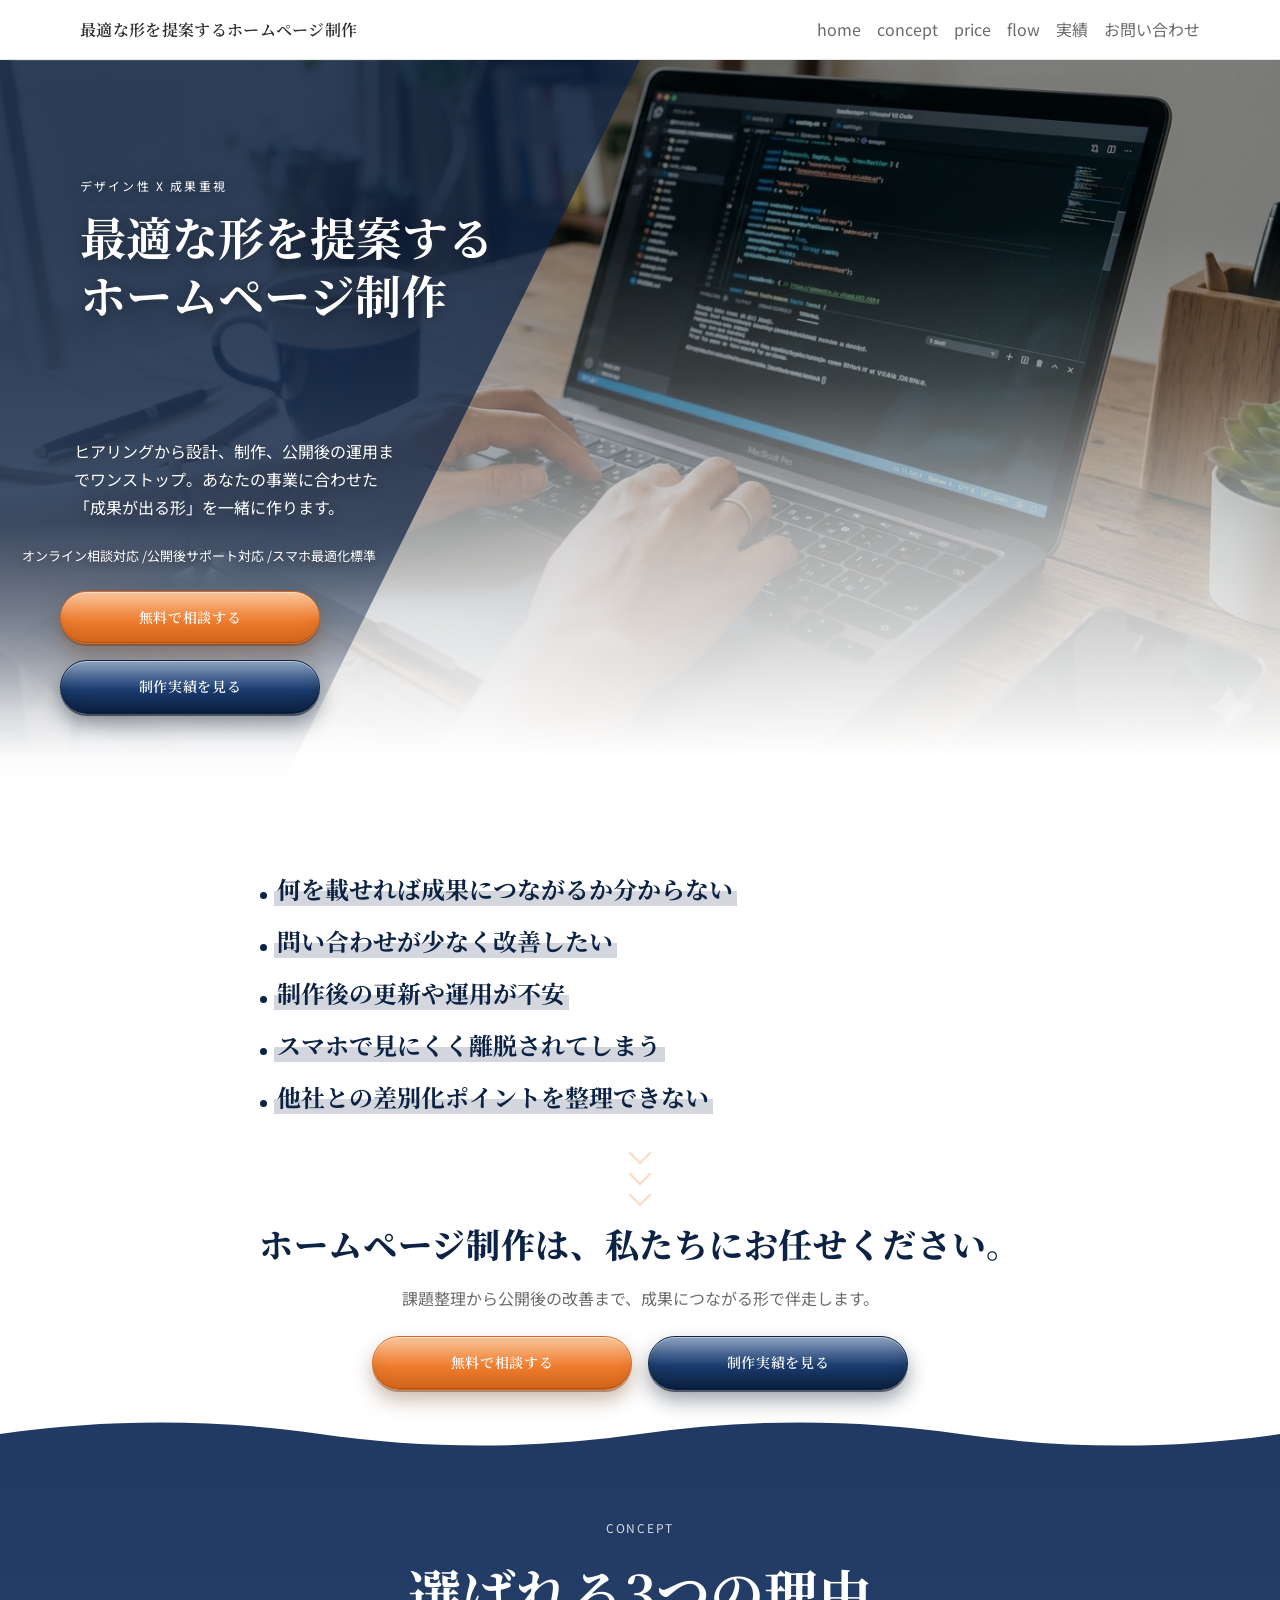
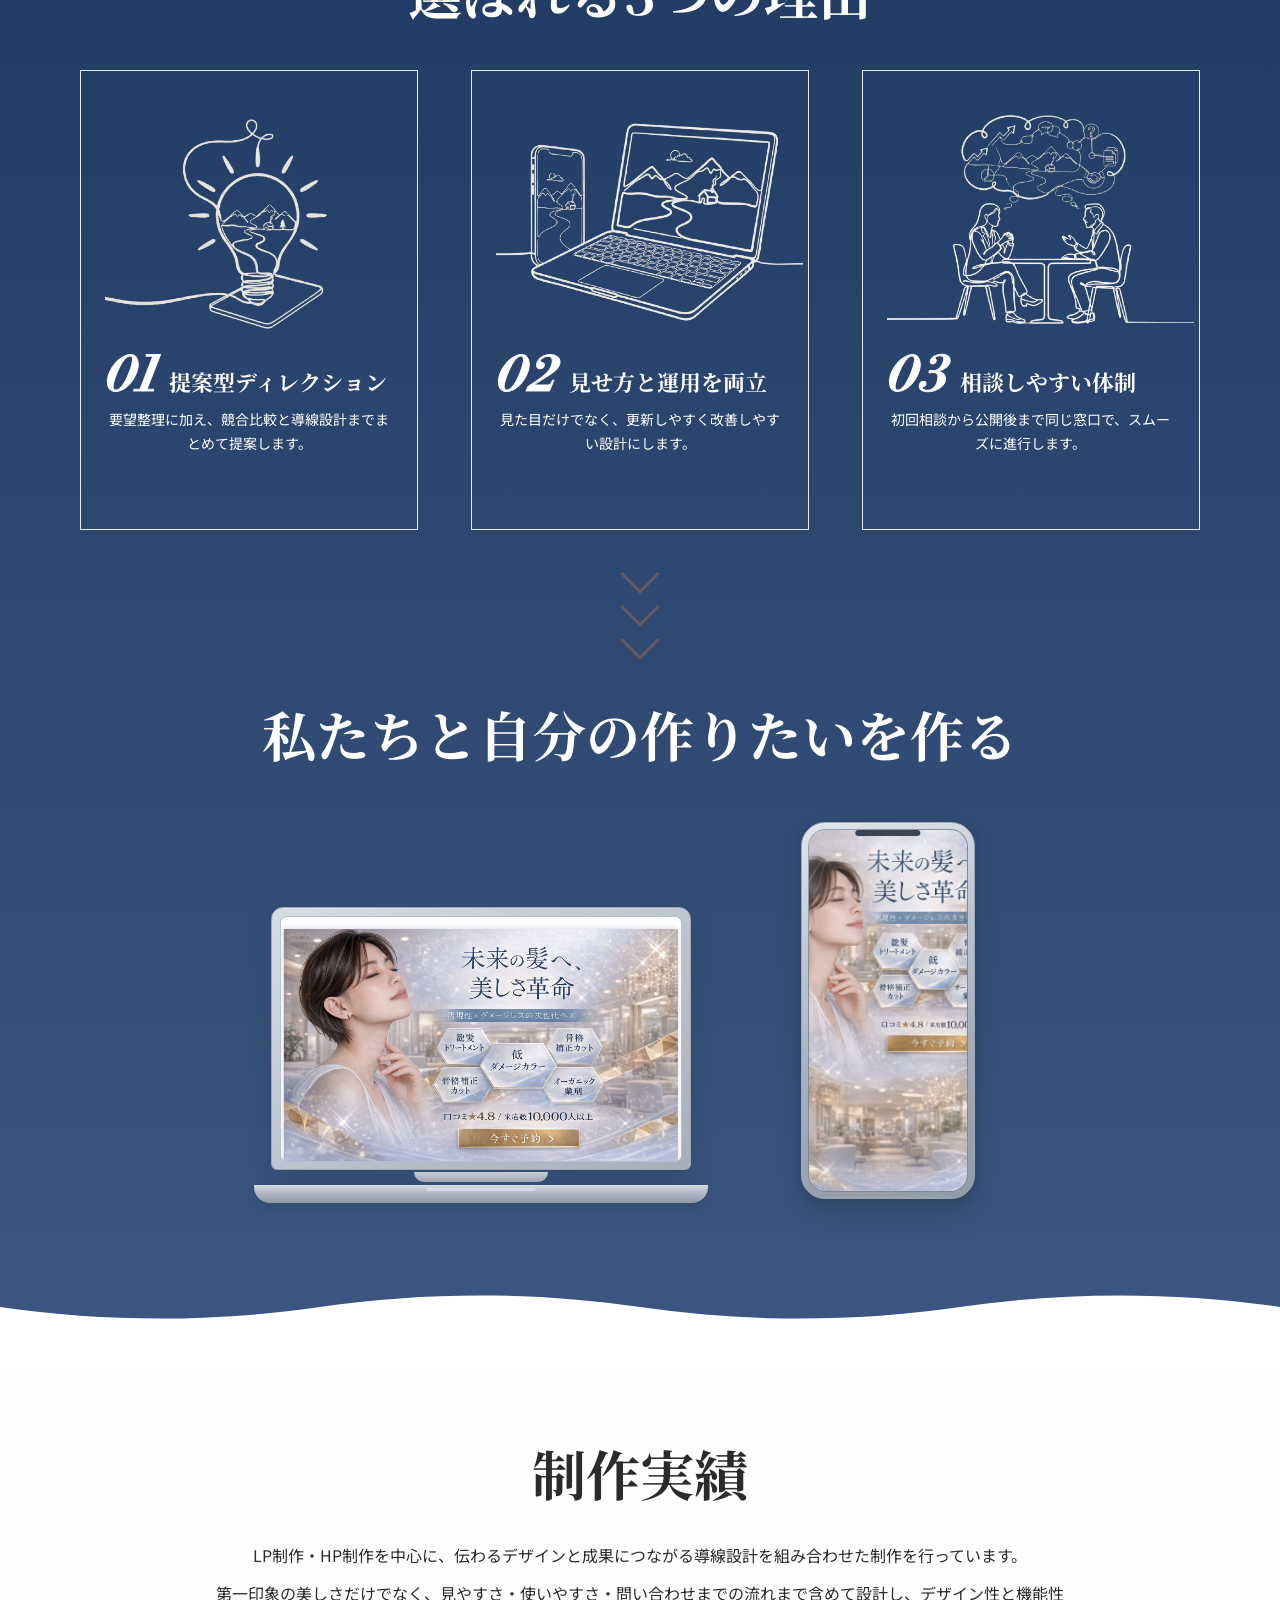
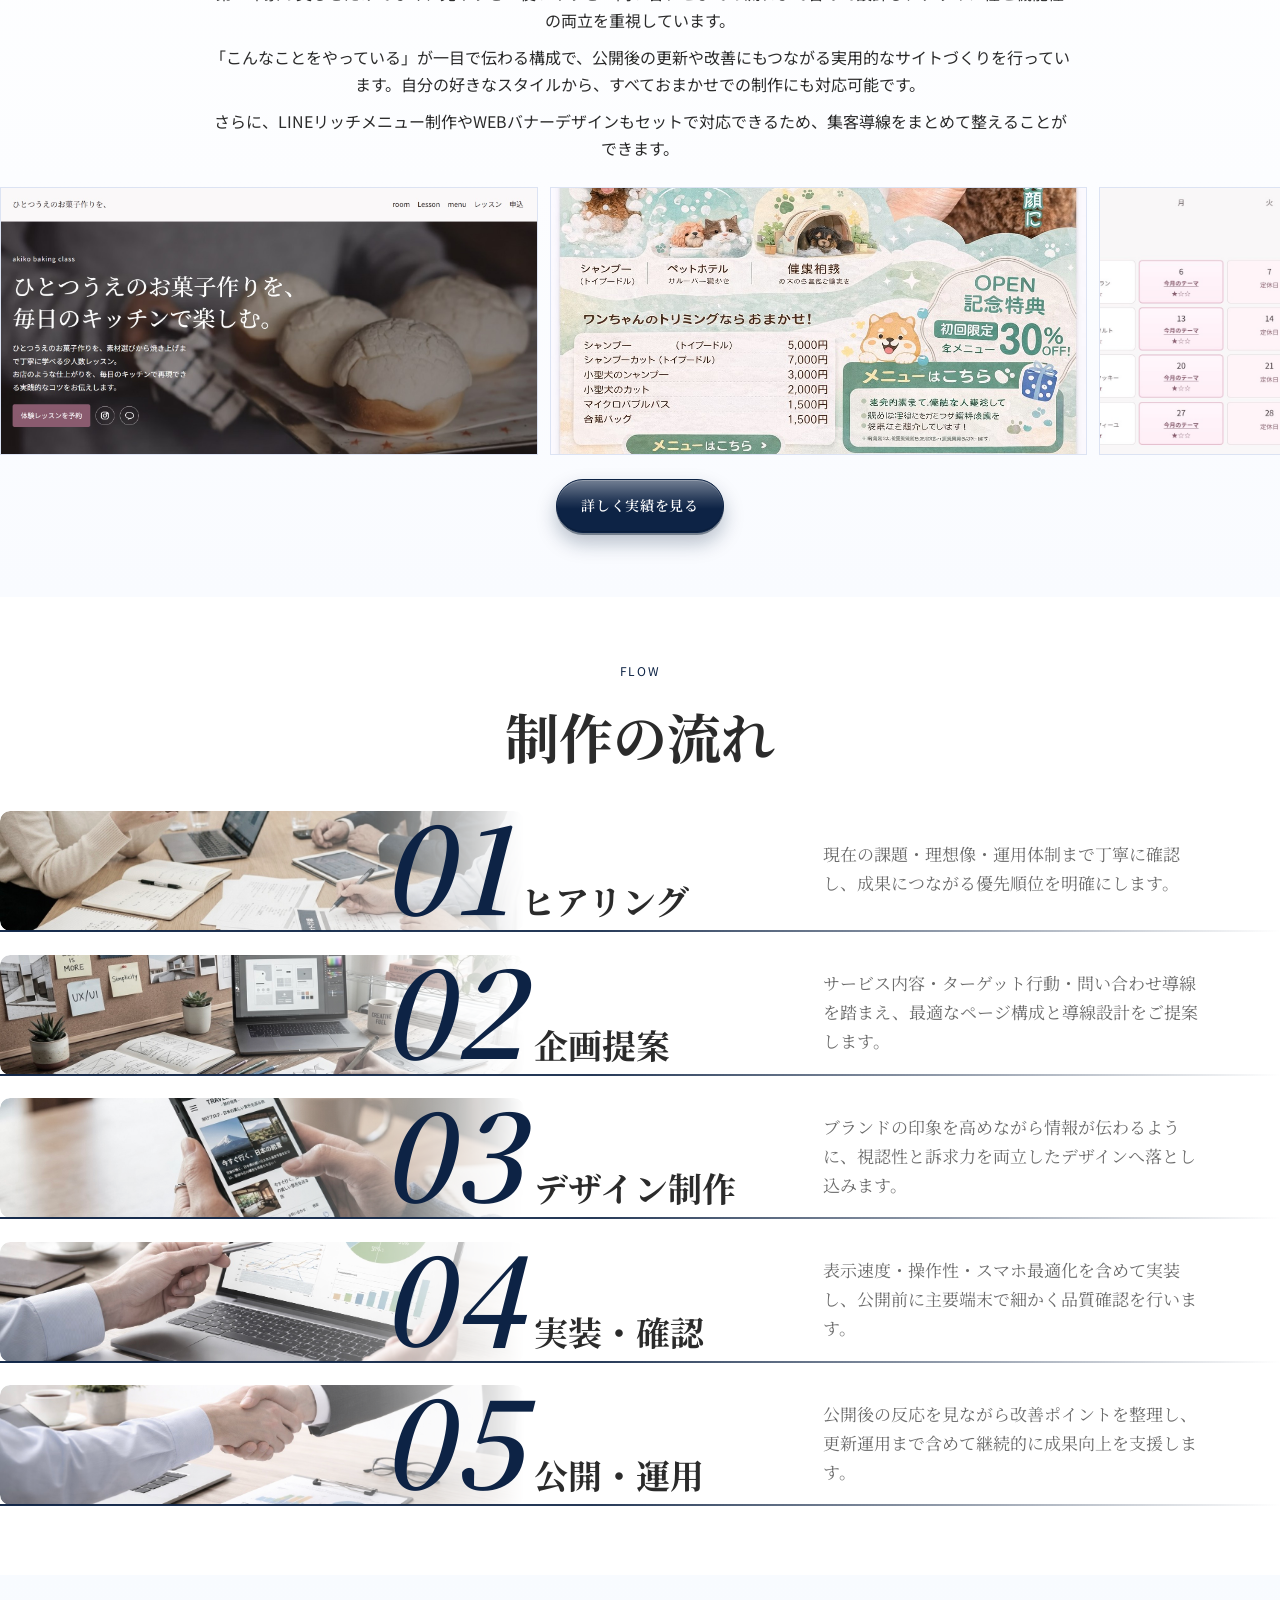
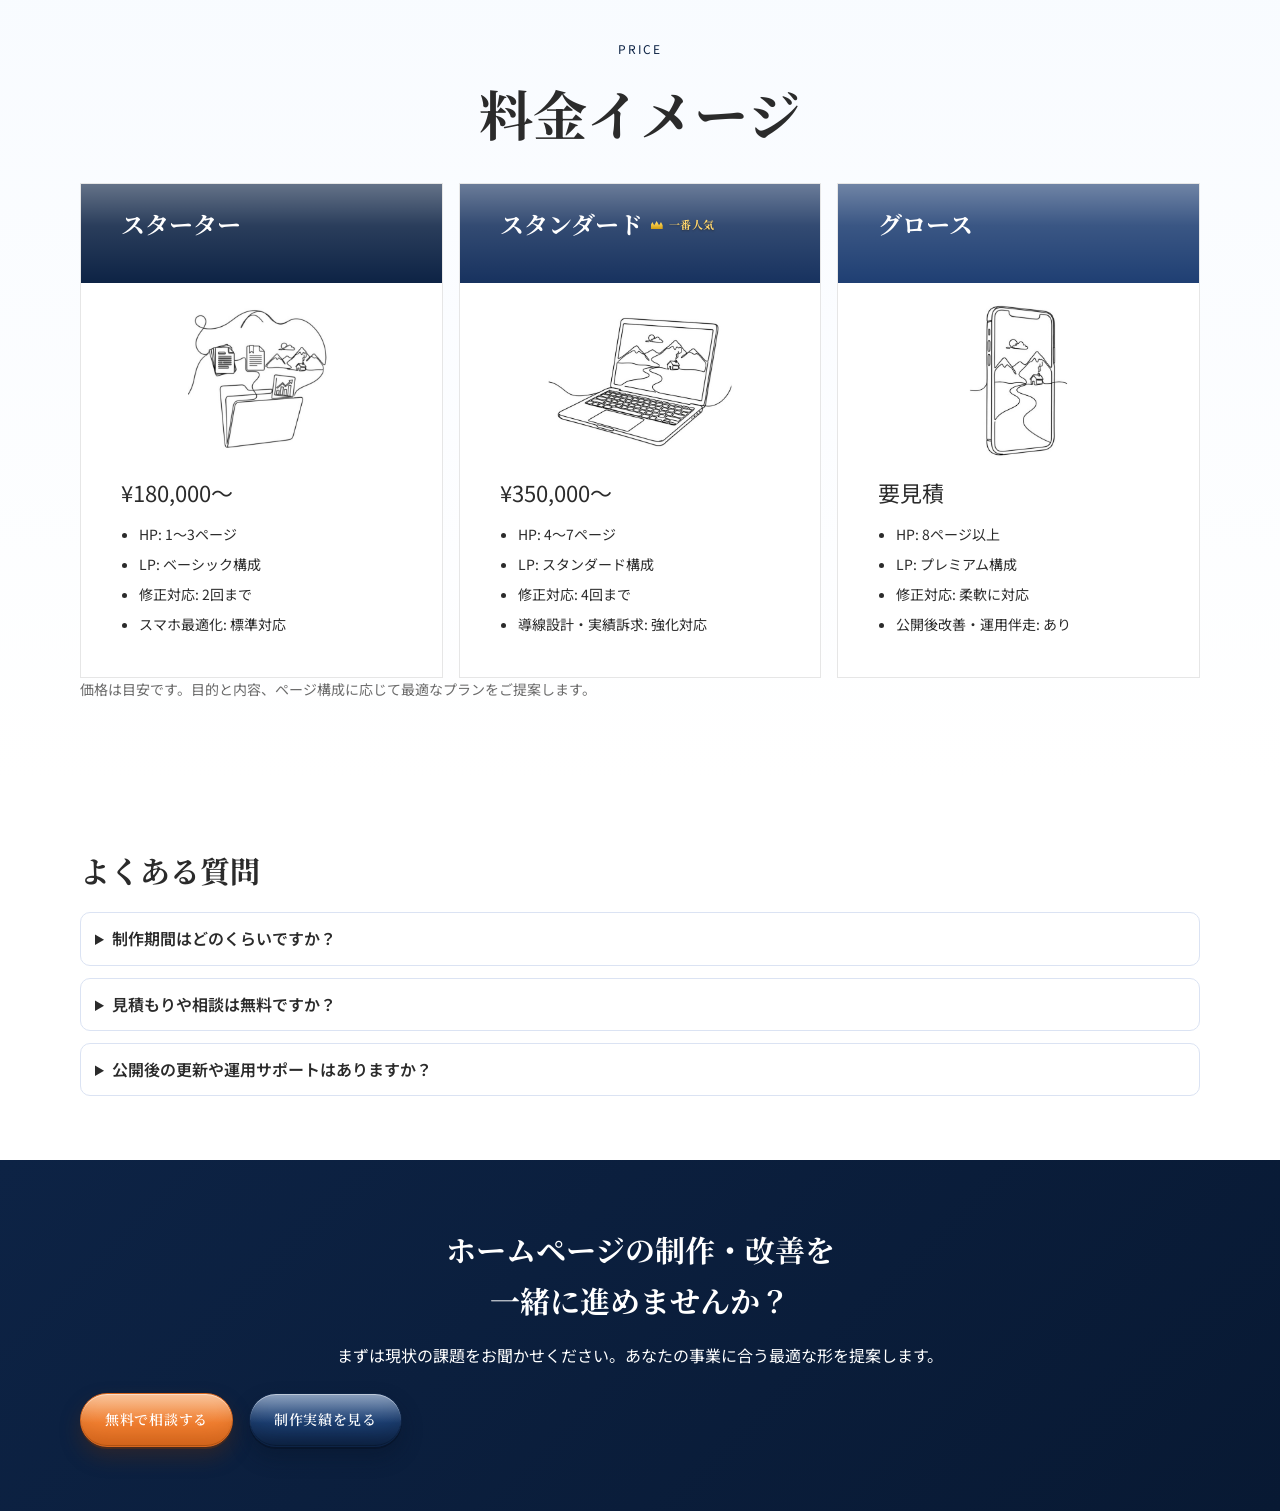
==== index.html @ da87d80a "Refine homepage layout, labels, and interactions" ====
﻿<!doctype html>
<html lang="ja">
<head>
  <meta charset="utf-8" />
  <meta name="viewport" content="width=device-width, initial-scale=1" />
  <title>トップ | 最適な形を提案するホームページ制作</title>
  <meta name="description" content="目的に応じて最適なホームページの形を提案する営業用サイト。" />
  <link rel="stylesheet" href="style.css" />
</head>
<body>
  <header class="site-header">
    <div class="container header-inner">
      <a class="logo" href="index.html">最適な形を提案するホームページ制作</a>
      <nav class="nav">
        <a href="#top">home</a>
        <a href="#concept">concept</a>
        <a href="#pricing">price</a>
        <a href="#process">flow</a>
        <a href="#works">実績</a>
        <a href="contact.html">お問い合わせ</a>
      </nav>
    </div>
  </header>

  <main>
    <section class="section lp-hero" id="top">
      <img class="lp-hero-bg" src="hero-pc.jpg" alt="" aria-hidden="true" />
      <div class="container lp-hero-inner">
        <div class="hero-copy">
          <p class="eyebrow">デザイン性 x 成果重視</p>
          <h1>最適な形を提案する<br>ホームページ制作</h1>
          <p class="lead">ヒアリングから設計、制作、公開後の運用までワンストップ。あなたの事業に合わせた「成果が出る形」を一緒に作ります。</p>
          <ul class="lp-meta">
            <li>オンライン相談対応</li>
            <li>公開後サポート対応</li>
            <li>スマホ最適化標準</li>
          </ul>
          <div class="hero-actions">
            <a class="button cta-orange" href="contact.html">無料で相談する</a>
            <a class="button ghost hero-works-btn" href="works.html">制作実績を見る</a>
          </div>
        </div>
        <aside class="lp-hero-panel">
          <h2 class="reveal-on-scroll problem-title">こんなお悩み相談ありませんか？</h2>
          <div class="problem-layout">
            <ul class="problem-list">
              <li class="reveal-on-scroll"><span class="problem-text">何を載せれば成果につながるか分からない</span></li>
              <li class="reveal-on-scroll"><span class="problem-text">問い合わせが少なく改善したい</span></li>
              <li class="reveal-on-scroll"><span class="problem-text">制作後の更新や運用が不安</span></li>
              <li class="reveal-on-scroll"><span class="problem-text">スマホで見にくく離脱されてしまう</span></li>
              <li class="reveal-on-scroll"><span class="problem-text">他社との差別化ポイントを整理できない</span></li>
            </ul>
          </div>
          <div class="trust-bridge" aria-label="案内セクション">
            <div class="trust-bridge-inner">
              <div class="down-arrow" aria-hidden="true">
                <span></span>
                <span></span>
                <span></span>
              </div>
              <p class="trust-lead reveal-on-scroll trust-reveal">ホームページ制作は、私たちにお任せください。</p>
              <p class="trust-sub reveal-on-scroll trust-reveal">課題整理から公開後の改善まで、成果につながる形で伴走します。</p>
              <div class="hero-actions">
                <a class="button cta-orange" href="contact.html">無料で相談する</a>
                <a class="button ghost hero-works-btn" href="works.html">制作実績を見る</a>
              </div>
            </div>
          </div>
        </aside>
      </div>
    </section>

    <section class="section" id="concept">
      <div class="container">
        <p class="reasons-kicker">concept</p>
        <h2 class="reasons-title reveal-on-scroll">選ばれる3つの理由</h2>
        <div class="lp-cards reasons-stack">
          <article class="lp-card reason-card reason-01 reveal-on-scroll">
            <img class="reason-photo" src="reason-1.png" alt="理由01のイメージ写真" />
            <h3><span class="reason-index" data-text="01" aria-hidden="true">01</span>提案型ディレクション</h3>
            <p>要望整理に加え、競合比較と導線設計までまとめて提案します。</p>
          </article>
          <article class="lp-card reason-card reason-02 reveal-on-scroll">
            <img class="reason-photo" src="reason-2.png" alt="理由02のイメージ写真" />
            <h3><span class="reason-index" data-text="02" aria-hidden="true">02</span>見せ方と運用を両立</h3>
            <p>見た目だけでなく、更新しやすく改善しやすい設計にします。</p>
          </article>
          <article class="lp-card reason-card reason-03 reveal-on-scroll">
            <img class="reason-photo" src="reason-3.png" alt="理由03のイメージ写真" />
            <h3><span class="reason-index" data-text="03" aria-hidden="true">03</span>相談しやすい体制</h3>
            <p>初回相談から公開後まで同じ窓口で、スムーズに進行します。</p>
          </article>
        </div>
        <div class="down-arrow reasons-arrow" aria-hidden="true">
          <span></span>
          <span></span>
          <span></span>
        </div>
        <div class="create-showcase">
          <h2 class="reasons-title reveal-on-scroll create-title">私たちと<br class="mobile-break">自分の作りたいを作る</h2>
          <div class="pc-mockup reveal-on-scroll" aria-label="パソコン表示イメージ">
            <div class="pc-screen">
              <img
                class="device-rotator"
                src="pc-1.jpg"
                data-frames="pc-1.jpg,pc-2.jpg,pc-3.jpg,pc-4.jpg,pc-5.jpg"
                alt="パソコン画面イメージ"
              />
            </div>
            <div class="pc-stand" aria-hidden="true"></div>
            <div class="pc-base" aria-hidden="true"></div>
          </div>
          <div class="phone-mockup reveal-on-scroll" aria-label="スマートフォン表示イメージ">
            <div class="phone-notch" aria-hidden="true"></div>
            <img
              class="device-rotator"
              src="phone-1.jpg"
              data-frames="phone-1.jpg,phone-2.jpg,phone-3.jpg,phone-4.jpg,phone-5.jpg"
              alt="スマートフォン画面イメージ"
            />
          </div>
        </div>
      </div>
    </section>

    <section class="section lp-works" id="works">
      <div class="container">
        <h2 class="works-main-title">制作実績</h2>
        <div class="works-copy">
          <p>LP制作・HP制作を中心に、伝わるデザインと成果につながる導線設計を組み合わせた制作を行っています。</p>
          <p>第一印象の美しさだけでなく、見やすさ・使いやすさ・問い合わせまでの流れまで含めて設計し、デザイン性と機能性の両立を重視しています。</p>
          <p>「こんなことをやっている」が一目で伝わる構成で、公開後の更新や改善にもつながる実用的なサイトづくりを行っています。自分の好きなスタイルから、すべておまかせでの制作にも対応可能です。</p>
          <p>さらに、LINEリッチメニュー制作やWEBバナーデザインもセットで対応できるため、集客導線をまとめて整えることができます。</p>
        </div>
        <div class="rotating-gallery" aria-label="制作イメージギャラリー">
          <div class="rotating-track">
            <img src="gallery-1.jpg" alt="制作イメージ1" />
            <img src="gallery-2.jpg" alt="制作イメージ2" />
            <img src="gallery-3.jpg" alt="制作イメージ3" />
            <img src="gallery-4.jpg" alt="制作イメージ4" />
            <img src="gallery-5.jpg" alt="制作イメージ5" />
            <img src="gallery-1.jpg" alt="" aria-hidden="true" />
            <img src="gallery-2.jpg" alt="" aria-hidden="true" />
            <img src="gallery-3.jpg" alt="" aria-hidden="true" />
            <img src="gallery-4.jpg" alt="" aria-hidden="true" />
            <img src="gallery-5.jpg" alt="" aria-hidden="true" />
          </div>
        </div>
        <div class="works-actions">
          <a class="button" href="works.html">詳しく実績を見る</a>
        </div>
      </div>
    </section>

    <section class="section" id="process">
      <div class="container">
        <p class="section-kicker">flow</p>
        <h2 class="flow-main-title">制作の流れ</h2>
        <ol class="lp-flow">
          <li class="reveal-on-scroll">
            <img class="flow-photo" src="flow-1.jpg" alt="ヒアリング工程イメージ" />
            <div class="flow-content">
              <strong><span class="reason-index flow-index">01</span>ヒアリング</strong>
              <span>現在の課題・理想像・運用体制まで丁寧に確認し、成果につながる優先順位を明確にします。</span>
            </div>
          </li>
          <li class="reveal-on-scroll">
            <img class="flow-photo" src="flow-2.jpg" alt="企画提案工程イメージ" />
            <div class="flow-content">
              <strong><span class="reason-index flow-index">02</span>企画提案</strong>
              <span>サービス内容・ターゲット行動・問い合わせ導線を踏まえ、最適なページ構成と導線設計をご提案します。</span>
            </div>
          </li>
          <li class="reveal-on-scroll">
            <img class="flow-photo" src="flow-3.jpg" alt="デザイン制作工程イメージ" />
            <div class="flow-content">
              <strong><span class="reason-index flow-index">03</span>デザイン制作</strong>
              <span>ブランドの印象を高めながら情報が伝わるように、視認性と訴求力を両立したデザインへ落とし込みます。</span>
            </div>
          </li>
          <li class="reveal-on-scroll">
            <img class="flow-photo" src="flow-4.jpg" alt="実装確認工程イメージ" />
            <div class="flow-content">
              <strong><span class="reason-index flow-index">04</span>実装・確認</strong>
              <span>表示速度・操作性・スマホ最適化を含めて実装し、公開前に主要端末で細かく品質確認を行います。</span>
            </div>
          </li>
          <li class="reveal-on-scroll">
            <img class="flow-photo" src="flow-5.jpg" alt="公開運用工程イメージ" />
            <div class="flow-content">
              <strong><span class="reason-index flow-index">05</span>公開・運用</strong>
              <span>公開後の反応を見ながら改善ポイントを整理し、更新運用まで含めて継続的に成果向上を支援します。</span>
            </div>
          </li>
        </ol>
      </div>
    </section>

    <section class="section lp-pricing" id="pricing">
      <div class="container">
        <p class="section-kicker">price</p>
        <h2 class="pricing-main-title">料金イメージ</h2>
        <div class="lp-price-grid">
          <article class="price-box">
            <img class="price-photo" src="price-starter.jpg" alt="スタータープランのイメージ写真" />
            <h3>スターター</h3>
            <p class="price">¥180,000〜</p>
            <ul class="plan-features">
              <li>HP: 1〜3ページ</li>
              <li>LP: ベーシック構成</li>
              <li>修正対応: 2回まで</li>
              <li>スマホ最適化: 標準対応</li>
            </ul>
          </article>
          <article class="price-box">
            <img class="price-photo" src="price-standard.jpg" alt="スタンダードプランのイメージ写真" />
            <h3>スタンダード <span class="popular-mark">一番人気</span></h3>
            <p class="price">¥350,000〜</p>
            <ul class="plan-features">
              <li>HP: 4〜7ページ</li>
              <li>LP: スタンダード構成</li>
              <li>修正対応: 4回まで</li>
              <li>導線設計・実績訴求: 強化対応</li>
            </ul>
          </article>
          <article class="price-box">
            <img class="price-photo" src="price-growth.jpg" alt="グロースプランのイメージ写真" />
            <h3>グロース</h3>
            <p class="price">要見積</p>
            <ul class="plan-features">
              <li>HP: 8ページ以上</li>
              <li>LP: プレミアム構成</li>
              <li>修正対応: 柔軟に対応</li>
              <li>公開後改善・運用伴走: あり</li>
            </ul>
          </article>
        </div>
        <p class="note">価格は目安です。目的と内容、ページ構成に応じて最適なプランをご提案します。</p>
      </div>
    </section>

    <section class="section">
      <div class="container">
        <h2>よくある質問</h2>
        <div class="lp-faq">
          <details>
            <summary>制作期間はどのくらいですか？</summary>
            <p>内容によりますが、一般的なコーポレートサイトで1.5〜3カ月が目安です。</p>
          </details>
          <details>
            <summary>見積もりや相談は無料ですか？</summary>
            <p>無料です。方向性が未確定でも、ヒアリングから整理して提案します。</p>
          </details>
          <details>
            <summary>公開後の更新や運用サポートはありますか？</summary>
            <p>あります。更新代行・分析・改善提案など、運用フェーズも対応可能です。</p>
          </details>
        </div>
      </div>
    </section>

    <section class="section lp-final-cta">
      <div class="container">
        <h2>ホームページの制作・改善を<br>一緒に進めませんか？</h2>
        <p class="lead">まずは現状の課題をお聞かせください。あなたの事業に合う最適な形を提案します。</p>
        <div class="hero-actions">
          <a class="button cta-orange" href="contact.html">無料で相談する</a>
          <a class="button ghost hero-works-btn" href="works.html">制作実績を見る</a>
        </div>
      </div>
    </section>
  </main>

  <script src="script.js"></script>
</body>
</html>
---- style.css ----
@import url("https://fonts.googleapis.com/css2?family=Libre+Bodoni:ital,wght@1,600&family=Noto+Sans+JP:wght@400;500;700&family=Noto+Serif+JP:wght@500;600;700&display=swap");

:root {
  --bg: #ffffff;
  --text: #2b2b2b;
  --muted: #6b6b6b;
  --line: #e6e6e6;
  --accent: #0d2345;
  --accent-soft: #eaf0fb;
  --accent-strong: #081933;
  --cta: #ef7e30;
  --card-bg: #fafafa;
  --radius: 12px;
  --space-1: 8px;
  --space-2: 12px;
  --space-3: 16px;
  --space-4: 24px;
  --space-5: 40px;
  --space-6: 64px;
  --display-serif: "Noto Serif JP", "Yu Mincho", "Hiragino Mincho ProN", serif;
}

* {
  box-sizing: border-box;
}

body {
  margin: 0;
  font-family: "Noto Sans JP", "Hiragino Kaku Gothic ProN", "Meiryo", sans-serif;
  color: var(--text);
  background: var(--bg);
  line-height: 1.7;
}

h1,
h2,
h3,
.logo,
.button {
  font-family: "Noto Serif JP", "Yu Mincho", "Hiragino Mincho ProN", serif;
}

a {
  color: inherit;
  text-decoration: none;
}

main {
  display: block;
}

.section {
  padding: var(--space-6) 0;
}

#concept {
  scroll-margin-top: 96px;
}

#pricing,
#process {
  scroll-margin-top: 96px;
}

#works {
  scroll-margin-top: 96px;
}

.lp-hero + .section {
  position: relative;
  overflow: visible;
  background: linear-gradient(180deg, #213a63 0%, #3a557f 100%);
}

.lp-hero + .section::before {
  content: "";
  position: absolute;
  left: 0;
  top: -42px;
  width: 100%;
  height: 44px;
  background: url("data:image/svg+xml,%3Csvg xmlns='http://www.w3.org/2000/svg' viewBox='0 0 1200 80' preserveAspectRatio='none'%3E%3Cpath d='M0 40 C100 12 200 12 300 40 C400 68 500 68 600 40 C700 12 800 12 900 40 C1000 68 1100 68 1200 40 L1200 80 L0 80 Z' fill='%23213a63'/%3E%3C/svg%3E") no-repeat;
  background-size: 100% 100%;
  pointer-events: none;
  z-index: 1;
}

.lp-hero + .section::after {
  content: "";
  position: absolute;
  left: 0;
  bottom: -42px;
  width: 100%;
  height: 44px;
  background: url("data:image/svg+xml,%3Csvg xmlns='http://www.w3.org/2000/svg' viewBox='0 0 1200 80' preserveAspectRatio='none'%3E%3Cpath d='M0 40 C100 68 200 68 300 40 C400 12 500 12 600 40 C700 68 800 68 900 40 C1000 12 1100 12 1200 40 L1200 0 L0 0 Z' fill='%233a557f'/%3E%3C/svg%3E") no-repeat;
  background-size: 100% 100%;
  pointer-events: none;
  z-index: 1;
}

.lp-hero + .section .container {
  position: relative;
  z-index: 4;
}

.lp-hero + .section > .container > .reasons-title {
  color: #ffffff;
  display: block;
  text-align: center;
  margin-left: auto;
  margin-right: auto;
}

.reasons-kicker {
  margin: 0 0 8px;
  text-align: center;
  font-size: 12px;
  letter-spacing: 0.14em;
  text-transform: uppercase;
  color: rgba(255, 255, 255, 0.82);
}

.section-kicker {
  margin: 0 0 8px;
  text-align: center;
  font-size: 12px;
  letter-spacing: 0.14em;
  text-transform: uppercase;
  color: var(--accent);
}

.lp-hero + .section > .container > .reasons-title::after {
  content: none;
}

.container {
  width: min(1120px, 90vw);
  margin: 0 auto;
}

.site-header {
  border-bottom: 1px solid var(--line);
  background: var(--bg);
}

.header-inner {
  display: flex;
  align-items: center;
  gap: var(--space-3);
  padding: var(--space-3) 0;
  flex-wrap: wrap;
}

.logo {
  font-weight: 600;
  letter-spacing: 0.02em;
}

.nav {
  display: flex;
  gap: var(--space-3);
  flex-wrap: wrap;
  color: var(--muted);
}

.nav a[aria-current="page"] {
  color: var(--text);
  font-weight: 600;
}

.hero {
  padding: calc(var(--space-6) + 24px) 0;
}

.eyebrow {
  font-size: 12px;
  letter-spacing: 0.18em;
  text-transform: uppercase;
  color: var(--muted);
  margin: 0 0 var(--space-2);
}

h1 {
  font-size: clamp(30px, 5.4vw, 46px);
  margin: 0 0 var(--space-3);
  color: var(--text);
  line-height: 1.25;
}

h2 {
  font-size: clamp(22px, 3.5vw, 30px);
  margin: 0 0 var(--space-3);
}

h3 {
  font-size: 18px;
  margin: 0 0 var(--space-2);
}

p {
  margin: 0 0 var(--space-3);
  color: var(--text);
}

.lead {
  font-size: 16px;
  color: var(--muted);
}

.note {
  font-size: 14px;
  color: var(--muted);
}

.button {
  display: inline-flex;
  align-items: center;
  justify-content: center;
  padding: 14px 24px;
  border-radius: 999px;
  border: 1px solid var(--accent);
  color: var(--bg);
  background: var(--accent);
  font-size: 14px;
  letter-spacing: 0.05em;
  font-weight: 600;
}

.button.ghost {
  background: transparent;
  color: var(--accent);
}

.hero-works-btn {
  position: relative;
  overflow: hidden;
  isolation: isolate;
  color: #ffffff !important;
  background: linear-gradient(180deg, #35598d 0%, #1c3f72 52%, #0d2345 100%) !important;
  border-color: #0d2345 !important;
  box-shadow:
    0 10px 20px rgba(7, 20, 40, 0.4),
    0 2px 0 rgba(6, 18, 36, 0.55),
    inset 0 1px 0 rgba(255, 255, 255, 0.42),
    inset 0 -1px 0 rgba(6, 18, 36, 0.45),
    inset 0 -10px 16px rgba(8, 24, 46, 0.22);
  transition: transform 0.2s ease, box-shadow 0.2s ease, filter 0.2s ease;
}

.hero-works-btn::before {
  content: "";
  position: absolute;
  left: 0;
  top: 0;
  width: 100%;
  height: 56%;
  border-radius: 0;
  background: linear-gradient(
    to bottom,
    rgba(255, 255, 255, 0.44) 0%,
    rgba(255, 255, 255, 0.12) 65%,
    rgba(255, 255, 255, 0) 100%
  );
  z-index: 0;
  pointer-events: none;
}

.hero-works-btn:hover {
  transform: translateY(-3px);
  box-shadow:
    0 14px 26px rgba(7, 20, 40, 0.48),
    0 2px 0 rgba(6, 18, 36, 0.55),
    inset 0 1px 0 rgba(255, 255, 255, 0.5),
    inset 0 -1px 0 rgba(6, 18, 36, 0.46),
    inset 0 -10px 16px rgba(8, 24, 46, 0.22);
  filter: saturate(1.08);
}

.button.cta-orange {
  position: relative;
  overflow: hidden;
  isolation: isolate;
  background: linear-gradient(180deg, #f69a54 0%, #ef7e30 54%, #d9671d 100%);
  border-color: #d9671d;
  color: #ffffff;
  box-shadow:
    0 10px 20px rgba(102, 48, 10, 0.34),
    0 2px 0 rgba(120, 54, 10, 0.42),
    inset 0 1px 0 rgba(255, 255, 255, 0.45),
    inset 0 -1px 0 rgba(131, 59, 10, 0.46),
    inset 0 -9px 14px rgba(177, 86, 19, 0.2);
  transition: transform 0.2s ease, box-shadow 0.2s ease, filter 0.2s ease;
}

.button.cta-orange::before {
  content: "";
  position: absolute;
  left: 0;
  top: 0;
  width: 100%;
  height: 56%;
  border-radius: 0;
  background: linear-gradient(
    to bottom,
    rgba(255, 255, 255, 0.42) 0%,
    rgba(255, 255, 255, 0.12) 65%,
    rgba(255, 255, 255, 0) 100%
  );
  pointer-events: none;
}

.button.cta-orange:hover {
  transform: translateY(-3px);
  box-shadow:
    0 14px 26px rgba(102, 48, 10, 0.4),
    0 2px 0 rgba(120, 54, 10, 0.44),
    inset 0 1px 0 rgba(255, 255, 255, 0.5),
    inset 0 -1px 0 rgba(131, 59, 10, 0.46),
    inset 0 -9px 14px rgba(177, 86, 19, 0.2);
  filter: saturate(1.06);
}

.hero-actions {
  display: flex;
  gap: var(--space-3);
  flex-wrap: wrap;
  margin-top: var(--space-4);
}

.lp-hero {
  position: relative;
  overflow: hidden;
  isolation: isolate;
  background: #ffffff;
  padding-top: var(--space-5);
}

.lp-hero::before {
  content: "";
  position: absolute;
  left: 0;
  top: 0;
  width: 50%;
  height: 52%;
  z-index: 1;
  pointer-events: none;
  background: linear-gradient(
    to bottom,
    rgba(13, 35, 69, 0.76) 0%,
    rgba(13, 35, 69, 0.74) 64%,
    rgba(13, 35, 69, 0.34) 82%,
    rgba(13, 35, 69, 0.10) 90%,
    rgba(13, 35, 69, 0.02) 96%,
    rgba(13, 35, 69, 0) 100%
  );
  -webkit-clip-path: polygon(0 0, 100% 0, 44% 100%, 0 100%);
  clip-path: polygon(0 0, 100% 0, 44% 100%, 0 100%);
}

.lp-hero-bg {
  position: absolute;
  top: 0;
  left: 0;
  width: 100%;
  height: auto;
  display: block;
  z-index: 0;
  pointer-events: none;
  filter: brightness(0.58);
  -webkit-mask-image: linear-gradient(
    to bottom,
    rgba(0, 0, 0, 1) 0%,
    rgba(0, 0, 0, 1) 24%,
    rgba(0, 0, 0, 0.78) 46%,
    rgba(0, 0, 0, 0.35) 68%,
    rgba(0, 0, 0, 0) 100%
  );
  mask-image: linear-gradient(
    to bottom,
    rgba(0, 0, 0, 1) 0%,
    rgba(0, 0, 0, 1) 24%,
    rgba(0, 0, 0, 0.78) 46%,
    rgba(0, 0, 0, 0.35) 68%,
    rgba(0, 0, 0, 0) 100%
  );
}

.lp-hero-inner {
  position: relative;
  z-index: 2;
  display: block;
  max-width: none;
}

.hero-copy {
  max-width: 520px;
  margin-left: 0;
}

.hero-copy .eyebrow {
  margin-top: 2cm;
}

.hero-copy .lead {
  margin-top: 3cm;
  transform: translateX(-6px);
  max-width: 36ch;
  line-height: 1.75;
}

.lp-hero h1 {
  white-space: nowrap;
  margin-top: 0;
}

.lp-hero .eyebrow,
.lp-hero h1,
.lp-hero .lead {
  color: #ffffff;
  text-shadow: 0 3px 14px rgba(0, 0, 0, 0.35);
}

.lp-meta {
  display: flex;
  flex-wrap: wrap;
  gap: 0;
  margin: var(--space-4) 0 0;
  padding: 0;
  list-style: none;
}

.hero-copy .lp-meta {
  justify-content: flex-start;
  transform: translateX(-58px);
}

.hero-copy .hero-actions {
  justify-content: center;
  align-items: flex-start;
  flex-direction: column;
  transform: translateX(-20px);
}

.hero-copy .hero-actions .button {
  min-width: 260px;
  transition: transform 0.2s ease, box-shadow 0.2s ease, filter 0.2s ease;
}

.hero-copy .hero-actions .button:hover {
  transform: translateY(-3px);
  box-shadow: 0 14px 24px rgba(8, 31, 62, 0.28);
}

.lp-hero-panel .hero-actions .button {
  min-width: 260px;
  transition: transform 0.2s ease, box-shadow 0.2s ease, filter 0.2s ease;
}

.lp-hero-panel .hero-actions .button:hover {
  transform: translateY(-3px);
  box-shadow: 0 14px 24px rgba(8, 31, 62, 0.28);
}

.lp-meta li {
  border: 0;
  background: transparent;
  border-radius: 0;
  padding: 0;
  font-size: 13px;
  color: #ffffff;
  text-shadow: 0 2px 10px rgba(0, 0, 0, 0.35);
}

.lp-meta li:not(:last-child)::after {
  content: " / ";
  color: #ffffff;
}

.lp-hero-panel {
  margin: calc(var(--space-6) + 24px) 0 0;
  width: min(980px, 92vw);
  margin-left: auto;
  margin-right: auto;
  padding: 0;
  border: 0;
  border-radius: 0;
  background: transparent;
  box-shadow: none;
  text-align: center;
}

.lp-hero-panel h2 {
  margin-bottom: var(--space-3);
}

.problem-title {
  transform: translateY(16px);
  opacity: 0;
  filter: blur(3px);
  transition: transform 0.55s ease, opacity 0.55s ease, filter 0.55s ease;
}

.problem-title.is-visible {
  transform: translateY(0);
  opacity: 1;
  filter: blur(0);
}

.lp-hero-panel ul {
  width: min(760px, 92%);
  margin: 0 auto var(--space-4);
  padding-left: 22px;
  list-style: disc;
  text-align: left;
}

.lp-hero-panel .hero-actions {
  justify-content: center;
  transform: none;
}

.lp-hero-panel li {
  margin-bottom: 8px;
}

.problem-layout {
  display: block;
}

.problem-list {
  padding-left: 0;
  list-style: none;
  margin: 0;
}

.lp-hero-panel .problem-list {
  padding-left: 0;
  list-style: none;
}

.problem-list li {
  position: relative;
  margin-bottom: 12px;
  padding: 2px 4px 2px 14px;
  font-family: "Noto Serif JP", "Yu Mincho", "Hiragino Mincho ProN", serif;
  font-size: clamp(18px, 2.2vw, 24px);
  font-weight: 700;
  color: var(--accent);
  line-height: 1.5;
  transform: translateY(16px);
  opacity: 0;
  filter: blur(3px);
  transition: transform 0.55s ease, opacity 0.55s ease, filter 0.55s ease;
}

.problem-list li::before {
  content: "";
  position: absolute;
  left: 0;
  top: 0.95em;
  width: 7px;
  height: 7px;
  border-radius: 999px;
  background: var(--accent);
}

.problem-text {
  display: inline;
  padding: 0 0.14em;
  background-image: linear-gradient(transparent 58%, rgba(13, 35, 69, 0.18) 58%);
  box-decoration-break: clone;
  -webkit-box-decoration-break: clone;
}

.problem-list li.is-visible {
  transform: translateY(0);
  opacity: 1;
  filter: blur(0);
}

.problem-list li:nth-child(2) {
  transition-delay: 0.08s;
}

.problem-list li:nth-child(3) {
  transition-delay: 0.16s;
}

.problem-list li:nth-child(4) {
  transition-delay: 0.24s;
}

.problem-list li:nth-child(5) {
  transition-delay: 0.32s;
}

.lp-cards {
  display: grid;
  grid-template-columns: repeat(3, minmax(0, 1fr));
  gap: var(--space-3);
}

.lp-card {
  border: 1px solid #dfe6f5;
  border-radius: 14px;
  background: #ffffff;
  padding: var(--space-4);
  box-shadow: 0 8px 24px rgba(8, 25, 51, 0.05);
}

.reasons-title {
  font-size: clamp(32px, 5vw, 54px);
  margin-bottom: var(--space-4);
  position: relative;
  display: inline-block;
  padding-bottom: 8px;
  z-index: 0;
}

.reasons-title::after {
  content: "";
  position: absolute;
  left: 0;
  top: 0;
  width: 100%;
  height: 100%;
  background: linear-gradient(
    90deg,
    rgba(13, 35, 69, 0.04) 0%,
    rgba(13, 35, 69, 0.24) 12%,
    rgba(13, 35, 69, 0.36) 26%,
    rgba(13, 35, 69, 0.30) 46%,
    rgba(13, 35, 69, 0.38) 60%,
    rgba(13, 35, 69, 0.26) 78%,
    rgba(13, 35, 69, 0.07) 100%
  );
  border-radius: 10px 4px 9px 5px;
  transform: skewX(-10deg) rotate(-0.7deg);
  filter: saturate(102%);
  opacity: 0.88;
  -webkit-mask-image: linear-gradient(
    90deg,
    transparent 0%,
    rgba(0, 0, 0, 0.9) 13%,
    rgba(0, 0, 0, 0.95) 85%,
    transparent 100%
  );
  mask-image: linear-gradient(
    90deg,
    transparent 0%,
    rgba(0, 0, 0, 0.9) 13%,
    rgba(0, 0, 0, 0.95) 85%,
    transparent 100%
  );
  z-index: 2;
  pointer-events: none;
}

.reasons-title.reveal-on-scroll {
  transform: translateY(20px);
  opacity: 0;
  filter: blur(2px);
  transition: transform 0.55s ease, opacity 0.55s ease, filter 0.55s ease;
}

.reasons-title.reveal-on-scroll.is-visible {
  transform: translateY(0);
  opacity: 1;
  filter: blur(0);
}

.reasons-stack {
  width: 100%;
  min-height: 0;
  margin: 0;
  position: static;
  display: grid;
  grid-template-columns: repeat(3, minmax(0, 1fr));
  column-gap: 1.4cm;
  row-gap: 0;
}

.reason-card {
  border: 1px solid rgba(255, 255, 255, 0.9);
  background: transparent;
  box-shadow: none;
  padding: 28px 24px 32px;
  display: block;
  position: relative;
  width: 100%;
  max-width: none;
  margin: 0;
  transform: none;
  z-index: 2;
  text-align: center;
  border-radius: 0;
  min-height: 460px;
  transition: transform 0.2s ease, box-shadow 0.2s ease, border-color 0.2s ease;
}

.reason-card:hover {
  transform: translateY(-12px) scale(1.02);
  box-shadow: 0 18px 34px rgba(6, 20, 39, 0.36);
  border-color: rgba(255, 255, 255, 1);
}

.reason-photo {
  display: block;
  width: clamp(300px, 24vw, 440px);
  height: auto;
  object-fit: contain;
  border-radius: 0;
  background: transparent;
  margin: 0 auto 8px;
}

.reason-01,
.reason-02,
.reason-03 {
  top: auto;
  left: auto;
}

.reason-card h3 {
  font-size: clamp(16px, 1.8vw, 22px);
  margin-bottom: 10px;
  display: flex;
  align-items: baseline;
  gap: 10px;
  max-width: none;
  white-space: nowrap;
  line-height: 1.25;
  position: relative;
  z-index: 1;
  color: #ffffff;
}

.reason-card p {
  font-size: clamp(12px, 1.2vw, 14px);
  margin: 0;
  position: relative;
  z-index: 1;
  max-width: 42ch;
  color: #ffffff;
}

.reason-no {
  display: none;
}

.reason-card::after {
  content: none;
}


.reason-index {
  position: relative;
  display: inline-block;
  font-family: "Libre Bodoni", "Times New Roman", Georgia, serif;
  font-size: 2.35em;
  line-height: 0.88;
  letter-spacing: 0.02em;
  font-weight: 600;
  font-style: italic;
  color: #ffffff;
  -webkit-text-fill-color: #ffffff;
  -webkit-text-stroke: 1px rgba(255, 255, 255, 0.92);
  transform: skewX(-10deg);
  text-shadow: none;
}

.reason-index::before {
  content: none;
  position: absolute;
  inset: 0;
  z-index: -1;
  color: transparent;
  -webkit-text-stroke: 1.95px rgba(13, 35, 69, 0.42);
  transform: translate(0.65px, 0.65px) skewX(-10deg);
}

.reason-card.reveal-on-scroll {
  transform: translateY(20px);
  opacity: 0;
  filter: blur(2px);
  transition: transform 1.25s ease, opacity 1.25s ease, filter 1.25s ease;
}

.reason-card.reveal-on-scroll.is-visible {
  transform: translateY(0);
  opacity: 1;
  filter: blur(0);
}

.reason-02.reveal-on-scroll {
  transition-delay: 0.32s;
}

.reason-03.reveal-on-scroll {
  transition-delay: 0.64s;
}


.lp-works {
  background: linear-gradient(180deg, #ffffff 0%, #f9fbff 100%);
  margin-top: 2cm;
}

.lp-works .container {
  text-align: center;
}

.works-main-title {
  font-size: clamp(32px, 5vw, 54px);
  margin: 0 0 var(--space-4);
}

.flow-main-title {
  font-size: clamp(32px, 5vw, 54px);
  margin: 0 0 var(--space-4);
  text-align: center;
}

.pricing-main-title {
  font-size: clamp(32px, 5vw, 54px);
  margin: 0 0 var(--space-4);
  text-align: center;
}

.works-copy {
  max-width: 860px;
  margin: var(--space-4) auto 0;
  display: grid;
  gap: 10px;
}

.works-copy p {
  margin: 0;
}

.works-actions {
  margin-top: var(--space-4);
  display: flex;
  justify-content: center;
}

.works-actions .button {
  position: relative;
  overflow: hidden;
  isolation: isolate;
  box-shadow:
    0 10px 20px rgba(8, 31, 62, 0.28),
    0 2px 0 rgba(6, 20, 39, 0.42),
    inset 0 1px 0 rgba(255, 255, 255, 0.24),
    inset 0 -1px 0 rgba(6, 20, 39, 0.38);
  transition: transform 0.2s ease, box-shadow 0.2s ease, filter 0.2s ease;
}

.works-actions .button::before {
  content: "";
  position: absolute;
  left: 0;
  top: 0;
  width: 100%;
  height: 56%;
  border-radius: 0;
  background: linear-gradient(
    to bottom,
    rgba(255, 255, 255, 0.42) 0%,
    rgba(255, 255, 255, 0.12) 65%,
    rgba(255, 255, 255, 0) 100%
  );
  pointer-events: none;
}

.works-actions .button:hover {
  transform: translateY(-3px);
  box-shadow:
    0 14px 26px rgba(8, 31, 62, 0.34),
    0 2px 0 rgba(6, 20, 39, 0.42),
    inset 0 1px 0 rgba(255, 255, 255, 0.28),
    inset 0 -1px 0 rgba(6, 20, 39, 0.38);
  filter: saturate(1.04);
}

.lp-flow {
  --flow-num-size: clamp(72px, 10vw, 120px);
  margin: 0;
  padding: 0;
  list-style: none;
  display: grid;
  grid-template-columns: 1fr;
  gap: var(--space-2);
  justify-items: center;
}

.lp-flow li {
  padding: 10px 0 14px;
  display: grid;
  grid-template-columns: repeat(5, minmax(0, 1fr));
  align-items: center;
  gap: 8px;
  width: 100%;
  position: relative;
  overflow: visible;
}

.lp-flow li::after {
  content: "";
  position: absolute;
  left: calc((100vw - min(1120px, 90vw)) / -2);
  top: calc(50% + (var(--flow-num-size) / 2) - 1px);
  width: 100vw;
  height: 2px;
  background: linear-gradient(
    to right,
    rgba(13, 35, 69, 0.96) 0%,
    rgba(13, 35, 69, 0.9) 46%,
    rgba(13, 35, 69, 0.45) 74%,
    rgba(13, 35, 69, 0) 100%
  );
  z-index: 0;
  pointer-events: none;
}

.lp-flow li.reveal-on-scroll {
  transform: translateY(20px);
  opacity: 0;
  filter: blur(2px);
  transition: transform 0.55s ease, opacity 0.55s ease, filter 0.55s ease;
}

.lp-flow li.reveal-on-scroll.is-visible {
  transform: translateY(0);
  opacity: 1;
  filter: blur(0);
}

.lp-flow li:nth-child(2).reveal-on-scroll { transition-delay: 0.06s; }
.lp-flow li:nth-child(3).reveal-on-scroll { transition-delay: 0.12s; }
.lp-flow li:nth-child(4).reveal-on-scroll { transition-delay: 0.18s; }
.lp-flow li:nth-child(5).reveal-on-scroll { transition-delay: 0.24s; }

.flow-photo {
  position: absolute;
  left: calc((100vw - min(1120px, 90vw)) / -2);
  top: 50%;
  transform: translateY(-50%);
  width: calc(40% + 2cm);
  height: var(--flow-num-size);
  object-fit: cover;
  border-radius: 10px;
  border: 0;
  background: #eef2f8;
  z-index: 0;
  -webkit-mask-image: linear-gradient(
    to right,
    rgba(0, 0, 0, 1) 0%,
    rgba(0, 0, 0, 0.95) 45%,
    rgba(0, 0, 0, 0.62) 72%,
    rgba(0, 0, 0, 0) 100%
  );
  mask-image: linear-gradient(
    to right,
    rgba(0, 0, 0, 1) 0%,
    rgba(0, 0, 0, 0.95) 45%,
    rgba(0, 0, 0, 0.62) 72%,
    rgba(0, 0, 0, 0) 100%
  );
}

.flow-content {
  grid-column: 2 / 6;
  justify-self: stretch;
  text-align: left;
  margin-left: 2cm;
  z-index: 1;
  display: grid;
  grid-template-columns: 420px 1fr;
  align-items: center;
  column-gap: 22px;
}

.lp-flow li strong {
  display: flex;
  align-items: baseline;
  gap: 10px;
  justify-content: flex-start;
  font-size: clamp(24px, 3.2vw, 34px);
  line-height: 1.25;
  margin: 0;
  font-family: "Noto Serif JP", "Yu Mincho", "Hiragino Mincho ProN", serif;
  white-space: nowrap;
}

.flow-index {
  display: inline-block;
}

.lp-flow .flow-index {
  font-size: var(--flow-num-size) !important;
  line-height: 0.8 !important;
  color: #0d2345 !important;
  -webkit-text-fill-color: #0d2345 !important;
  -webkit-text-stroke: 0 !important;
  transform: none !important;
}

.lp-flow span {
  color: var(--muted);
  font-size: clamp(14px, 1.4vw, 17px);
  display: block;
  font-family: "Noto Serif JP", "Yu Mincho", "Hiragino Mincho ProN", serif;
  text-align: left;
}

.lp-pricing {
  background: linear-gradient(180deg, #f8fbff 0%, #ffffff 100%);
}

.lp-price-grid {
  display: grid;
  grid-template-columns: repeat(3, minmax(0, 1fr));
  gap: var(--space-3);
}

.badge {
  display: inline-block;
  font-size: 11px;
  letter-spacing: 0.1em;
  text-transform: uppercase;
  color: var(--accent);
  border: 1px solid var(--accent);
  padding: 4px 10px;
  border-radius: 999px;
  margin-bottom: var(--space-3);
}

.price-box {
  position: relative;
  overflow: hidden;
  padding: calc(var(--space-5) + 76px) var(--space-5) var(--space-5);
  border: 1px solid var(--line);
  border-radius: 0;
  background: #ffffff;
}

.price-box h3 {
  position: absolute;
  left: var(--space-5);
  top: 20px;
  margin: 0;
  color: #ffffff;
  z-index: 2;
  display: inline-flex;
  align-items: center;
  gap: 8px;
  font-size: clamp(18px, 1.9vw, 24px);
}

.popular-mark {
  display: inline-flex;
  align-items: center;
  gap: 6px;
  font-size: 11px;
  line-height: 1;
  letter-spacing: 0.04em;
  color: #ffd66c;
  background: transparent;
  padding: 0;
  border: 0;
  box-shadow: none;
  text-shadow: 0 1px 2px rgba(30, 20, 2, 0.45);
}

.popular-mark::before {
  content: "";
  width: 12px;
  height: 9px;
  background: linear-gradient(180deg, #ffe58a 0%, #f6c945 48%, #cf9c14 100%);
  clip-path: polygon(
    0% 100%, 0% 58%, 14% 22%, 30% 58%, 50% 10%,
    70% 58%, 86% 22%, 100% 58%, 100% 100%
  );
  filter: drop-shadow(0 1px 1px rgba(64, 43, 5, 0.25));
}

.price-photo {
  display: block;
  width: 100%;
  aspect-ratio: 16 / 9;
  object-fit: cover;
  border-radius: 0;
  margin-bottom: var(--space-3);
}

.price-box::before {
  content: "";
  position: absolute;
  left: 0;
  top: 0;
  width: 100%;
  height: 20%;
  z-index: 0;
}

.price-box::after {
  content: "";
  position: absolute;
  left: 0;
  top: 0;
  width: 100%;
  height: 20%;
  border-radius: 0;
  background: linear-gradient(
    to bottom,
    rgba(255, 255, 255, 0.36) 0%,
    rgba(255, 255, 255, 0.12) 42%,
    rgba(255, 255, 255, 0) 100%
  );
  pointer-events: none;
  z-index: 1;
}

.lp-price-grid .price-box:nth-child(1)::before {
  background: #0d2345;
}

.lp-price-grid .price-box:nth-child(2)::before {
  background: #17325f;
}

.lp-price-grid .price-box:nth-child(3)::before {
  background: #1f3f73;
}

.price-box > * {
  position: relative;
  z-index: 1;
}

.price {
  font-size: 22px;
  margin: 0 0 var(--space-2);
}

.plan-features {
  margin: 0;
  padding-left: 18px;
  display: grid;
  gap: 6px;
}

.plan-features li {
  color: var(--text);
  font-size: 14px;
}

.lp-faq {
  display: grid;
  gap: var(--space-2);
}

.lp-faq details {
  border: 1px solid #dbe3f3;
  border-radius: 10px;
  background: #ffffff;
  padding: 12px 14px;
}

.lp-faq summary {
  font-weight: 600;
  cursor: pointer;
}

.lp-final-cta {
  background: linear-gradient(135deg, var(--accent) 0%, var(--accent-strong) 100%);
  color: #ffffff;
  text-align: center;
}

.lp-final-cta h2,
.lp-final-cta .lead {
  color: #ffffff;
}

.trust-bridge {
  margin-top: 6px;
  padding-top: 0;
  padding-bottom: 0;
}

.trust-bridge-inner {
  text-align: center;
}

.down-arrow {
  display: inline-flex;
  flex-direction: column;
  align-items: center;
  gap: 5px;
  margin-bottom: var(--space-2);
}

.down-arrow span {
  width: 16px;
  height: 16px;
  border-right: 2px solid var(--cta);
  border-bottom: 2px solid var(--cta);
  transform: rotate(45deg);
  opacity: 0.3;
  animation: arrowPulse 1.4s infinite;
}

.down-arrow span:nth-child(2) {
  animation-delay: 0.2s;
}

.down-arrow span:nth-child(3) {
  animation-delay: 0.4s;
}

.reasons-arrow {
  display: flex;
  justify-content: center;
  margin-top: 30px;
  margin-bottom: 42px;
}

.reasons-arrow span {
  width: 28px;
  height: 28px;
  border-right-width: 3px;
  border-bottom-width: 3px;
}

.create-showcase {
  margin-top: 56px;
  position: relative;
  isolation: isolate;
  padding-bottom: 20px;
  min-height: 0;
  display: grid;
  grid-template-columns: 1fr auto auto 1fr;
  align-items: end;
  column-gap: 2cm;
  row-gap: 10px;
}

.create-showcase::before {
  content: "";
  position: absolute;
  left: 50%;
  top: 0;
  width: 100vw;
  height: 100%;
  transform: translateX(-50%);
  background: url("showcase-bg.png") center center / 100% auto no-repeat;
  pointer-events: none;
  z-index: 0;
}

.create-showcase > * {
  position: relative;
  z-index: 1;
}

.create-title {
  grid-column: 1 / -1;
  margin-top: -22px;
  margin-bottom: var(--space-4);
  display: block;
  text-align: center;
  margin-left: auto;
  margin-right: auto;
  color: #ffffff;
}

.create-title::after {
  content: none;
}

.mobile-break {
  display: none;
}

.pc-mockup {
  grid-column: 2;
  position: relative;
  width: clamp(300px, 36vw, 420px);
  margin: 0;
  display: grid;
  justify-items: center;
  transform: translateX(-34px);
}

.pc-screen {
  width: 100%;
  aspect-ratio: 16 / 10;
  background: linear-gradient(150deg, #d8dde4 0%, #bcc4cf 52%, #a5aeb9 100%);
  border-radius: 12px 12px 6px 6px;
  padding: 8px 8px 7px;
  border: 1px solid #9fa8b5;
  box-shadow:
    0 10px 22px rgba(40, 48, 61, 0.2),
    inset 0 1px 0 rgba(255, 255, 255, 0.12);
}

.pc-screen img {
  width: 100%;
  height: 100%;
  object-fit: cover;
  border-radius: 7px;
  display: block;
  background: #dbe4f5;
  border: 1px solid rgba(8, 25, 51, 0.18);
}

.pc-stand {
  width: 32%;
  height: 10px;
  background: linear-gradient(180deg, #c8cfd9 0%, #9ea7b3 100%);
  border-radius: 0 0 10px 10px;
  margin-top: 2px;
}

.pc-base {
  position: relative;
  width: 108%;
  height: 18px;
  margin-top: 3px;
  margin-left: auto;
  margin-right: auto;
  left: -4%;
  background: linear-gradient(180deg, #d3d9e1 0%, #adb6c2 48%, #8f99a6 100%);
  border-radius: 0 0 16px 16px;
  box-shadow:
    0 6px 14px rgba(38, 45, 56, 0.18),
    inset 0 1px 0 rgba(255, 255, 255, 0.15);
}

.pc-base::before {
  content: "";
  position: absolute;
  left: 50%;
  top: 3px;
  transform: translateX(-50%);
  width: 24%;
  height: 3px;
  border-radius: 999px;
  background: rgba(236, 244, 255, 0.45);
}

.phone-mockup {
  grid-column: 3;
  position: relative;
  right: auto;
  bottom: auto;
  width: clamp(122px, 15vw, 174px);
  aspect-ratio: 9 / 19.5;
  border-radius: 24px;
  padding: 6px;
  background:
    linear-gradient(160deg, #e2e6ec 0%, #c2c9d3 28%, #a5aebb 62%, #909ba8 100%);
  border: 1px solid #9ea8b5;
  box-shadow:
    0 16px 24px rgba(36, 44, 56, 0.22),
    0 4px 8px rgba(36, 44, 56, 0.16),
    inset 0 1px 0 rgba(255, 255, 255, 0.18);
  transform: none;
  overflow: hidden;
  margin: 0 0 4px;
}

.phone-mockup img {
  width: 100%;
  height: 100%;
  object-fit: cover;
  border-radius: 18px;
  display: block;
  background: #dbe4f5;
  border: 1px solid rgba(10, 24, 46, 0.45);
}

.phone-notch {
  position: absolute;
  top: 7px;
  left: 50%;
  transform: translateX(-50%);
  width: 38%;
  height: 6px;
  border-radius: 999px;
  background: rgba(8, 19, 36, 0.75);
}

.phone-mockup::before {
  content: "";
  position: absolute;
  inset: 6px;
  border-radius: 18px;
  background: linear-gradient(
    120deg,
    rgba(255, 255, 255, 0.26) 0%,
    rgba(255, 255, 255, 0.05) 22%,
    rgba(255, 255, 255, 0) 45%
  );
  pointer-events: none;
}

@media (max-width: 767px) {
  .lp-hero {
    padding-top: 0;
    min-height: 620px;
  }

  .lp-hero::before {
    left: 0;
    top: 0;
    width: 100%;
    height: 56%;
    background: linear-gradient(
      to bottom,
      rgba(13, 35, 69, 0.66) 0%,
      rgba(13, 35, 69, 0.58) 52%,
      rgba(13, 35, 69, 0.30) 78%,
      rgba(13, 35, 69, 0.05) 100%
    );
    -webkit-clip-path: none;
    clip-path: none;
  }

  .lp-hero-bg {
    height: 100%;
    object-fit: cover;
    object-position: center top;
    filter: brightness(0.62);
  }

  .create-showcase {
    display: grid;
    grid-template-columns: 1fr;
    justify-items: center;
    row-gap: 16px;
    padding-bottom: 0;
    min-height: 0;
  }

  .pc-mockup {
    transform: none;
    grid-column: 1;
    margin: 0 auto;
  }

  .phone-mockup {
    position: relative;
    right: auto;
    bottom: auto;
    grid-column: 1;
    margin: 8px auto 0;
    width: 122px;
  }

  .hero-copy {
    max-width: 100%;
    padding: 16px 8px 0;
  }

  .hero-copy .eyebrow {
    margin-top: 0;
  }

  .lp-hero h1 {
    white-space: normal;
  }

  .hero-copy .lead {
    margin-top: 12px;
    transform: none;
    max-width: none;
  }

  .hero-copy .lp-meta {
    margin-top: 10px;
  }

  .hero-copy .lp-meta,
  .hero-copy .hero-actions,
  .lp-hero-panel .hero-actions {
    transform: none;
  }

}

.trust-lead {
  font-family: "Noto Serif JP", "Yu Mincho", "Hiragino Mincho ProN", serif;
  font-size: clamp(22px, 2.9vw, 34px);
  font-weight: 800;
  color: var(--accent);
  margin-bottom: var(--space-2);
  letter-spacing: 0.02em;
  white-space: nowrap;
}

.trust-sub {
  font-size: 16px;
  color: var(--muted);
  margin: 0;
}

.rotating-gallery {
  margin-top: var(--space-4);
  width: 100vw;
  margin-left: 50%;
  transform: translateX(-50%);
  overflow: hidden;
  border-radius: 0;
}

.rotating-track {
  display: flex;
  gap: 12px;
  width: max-content;
  animation: galleryLoop 22s linear infinite;
}

.rotating-track img {
  width: clamp(400px, 42vw, 640px);
  aspect-ratio: 18 / 9;
  object-fit: cover;
  border-radius: 0;
  flex: 0 0 auto;
  border: 1px solid #dce3f3;
  background: #f3f6fc;
}

.trust-reveal {
  transform: translateY(16px);
  opacity: 0;
  filter: blur(3px);
  transition: transform 0.55s ease, opacity 0.55s ease, filter 0.55s ease;
}

.trust-reveal.is-visible {
  transform: translateY(0);
  opacity: 1;
  filter: blur(0);
}

.trust-sub.trust-reveal {
  transition-delay: 0.1s;
}

@keyframes arrowPulse {
  0% {
    transform: translateY(-4px) rotate(45deg);
    opacity: 0.2;
  }

  50% {
    transform: translateY(2px) rotate(45deg);
    opacity: 1;
  }

  100% {
    transform: translateY(8px) rotate(45deg);
    opacity: 0.2;
  }
}

@keyframes galleryLoop {
  from {
    transform: translateX(0);
  }

  to {
    transform: translateX(calc(-50% - 6px));
  }
}

.grid {
  display: grid;
  grid-template-columns: 1fr;
  gap: var(--space-5);
}

.card {
  padding: var(--space-5);
  border: 1px solid var(--line);
  border-radius: var(--radius);
  background: var(--card-bg);
}

.works-grid {
  gap: var(--space-5);
}

.work-thumb {
  height: 220px;
  border-radius: var(--radius);
  background: #f0f0f0;
  display: grid;
  place-items: center;
  color: var(--muted);
  margin-bottom: var(--space-3);
  font-size: 12px;
  letter-spacing: 0.2em;
}

.contact-form {
  display: grid;
  gap: var(--space-4);
  margin: var(--space-4) 0;
}

.contact-form label {
  display: grid;
  gap: var(--space-2);
  font-size: 14px;
  color: var(--muted);
}

input,
textarea {
  width: 100%;
  border: 1px solid var(--line);
  border-radius: 10px;
  padding: 12px 14px;
  font-family: inherit;
  font-size: 14px;
  color: var(--text);
  background: #ffffff;
}

.contact-actions {
  display: flex;
  gap: var(--space-3);
  flex-wrap: wrap;
}

@media (min-width: 768px) {
  .header-inner {
    justify-content: space-between;
  }

  .grid {
    grid-template-columns: repeat(3, 1fr);
  }

  .works-grid {
    grid-template-columns: repeat(2, 1fr);
  }

  .process-grid {
    grid-template-columns: repeat(4, 1fr);
  }
}

@media (max-width: 767px) {
  .section {
    padding: var(--space-5) 0;
  }

  .lp-hero-inner,
  .lp-cards,
  .lp-price-grid,
  .lp-flow {
    grid-template-columns: 1fr;
  }

  .button {
    width: 100%;
  }

  .hero-actions {
    gap: var(--space-2);
  }

  .trust-lead {
    white-space: normal;
  }

  .reason-card {
    width: 100%;
    margin-left: 0;
    margin-right: 0;
    padding: 0;
    position: relative;
    left: auto;
    top: auto;
    transform: none !important;
  }

  .reasons-stack {
    min-height: 0;
    display: grid;
    gap: 18px;
  }

  .reason-card h3,
  .reason-card p {
    max-width: none;
  }

  .reason-card h3 {
    white-space: normal;
    justify-content: center;
    text-align: center;
  }

  .reason-card p {
    text-align: center;
    margin-left: auto;
    margin-right: auto;
  }

  .mobile-break {
    display: block;
  }

  .lp-flow li {
    grid-template-columns: 1fr;
    justify-items: center;
    text-align: center;
  }

  .flow-content {
    grid-column: 1;
    justify-self: center;
    text-align: center;
    display: block;
    margin-left: 0;
  }

  .lp-flow li strong {
    justify-content: center;
  }

  .rotating-track img {
    width: clamp(220px, 66vw, 320px);
  }
}
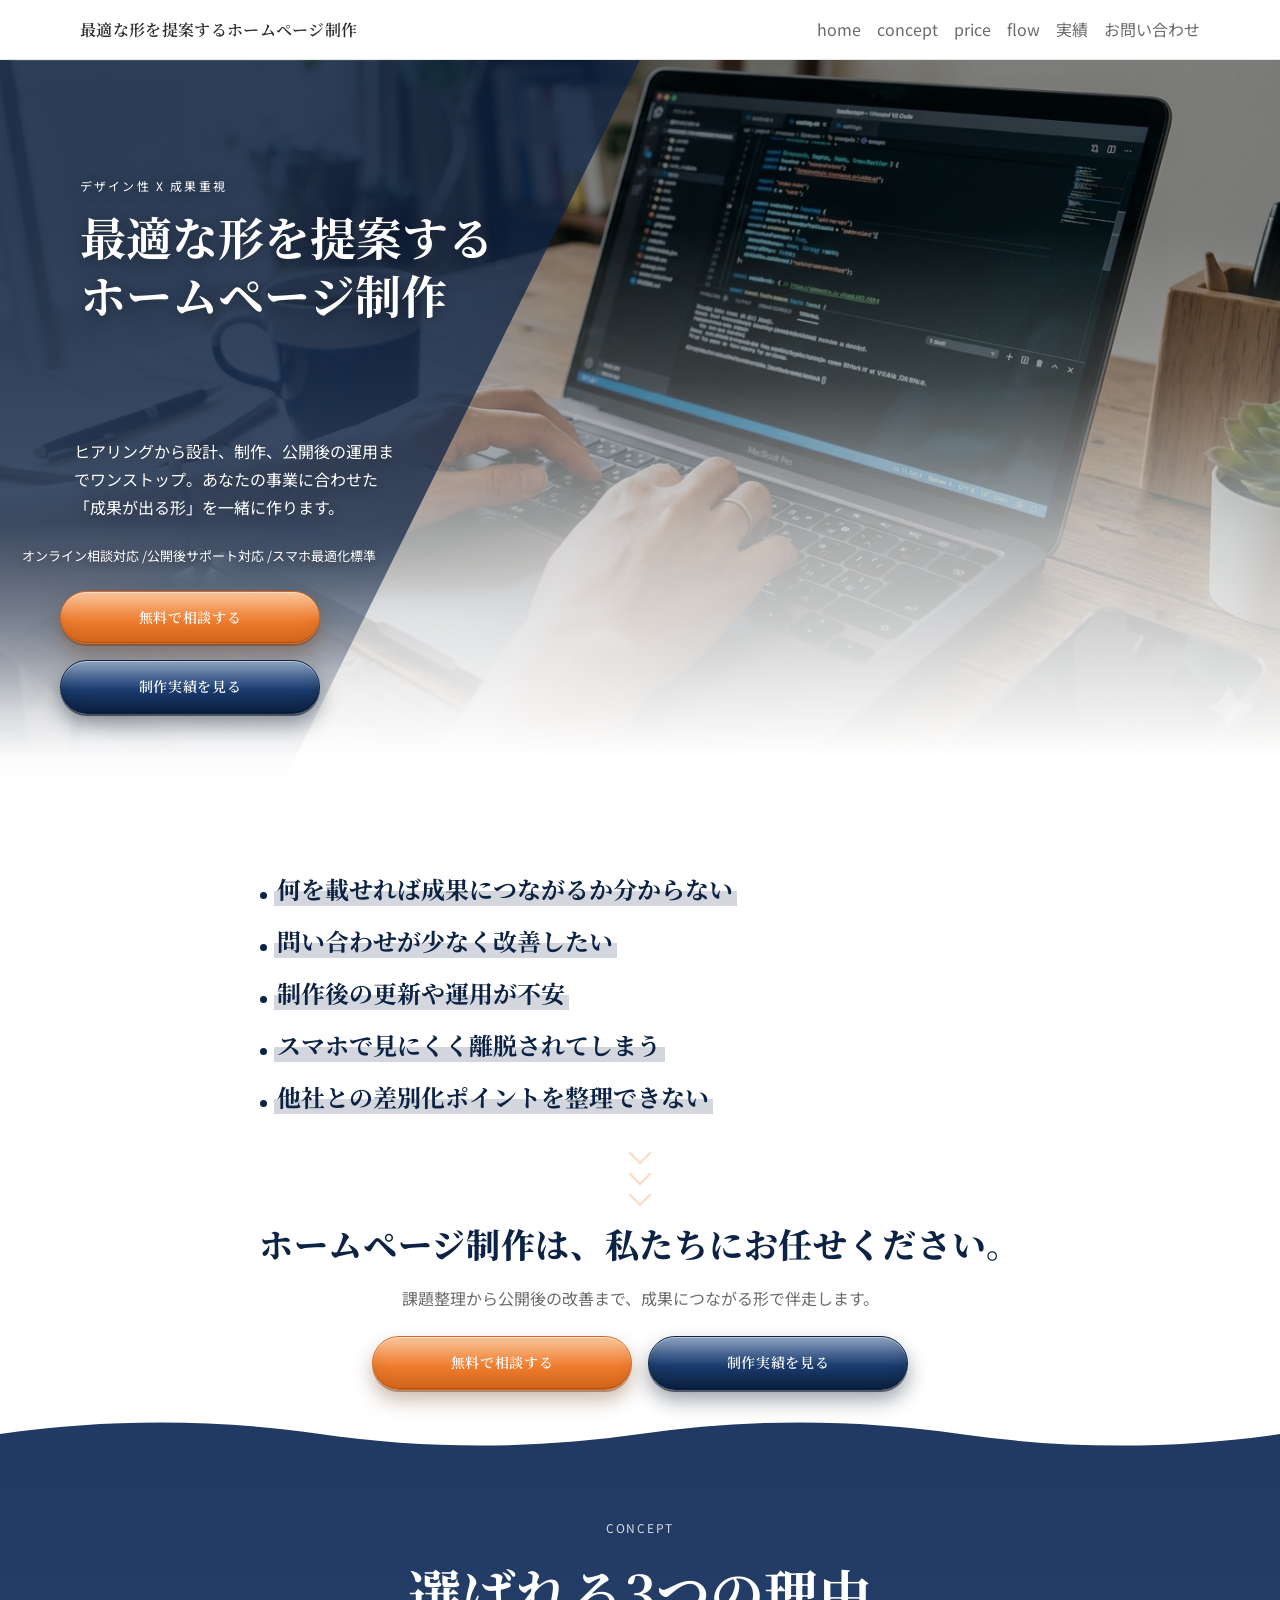
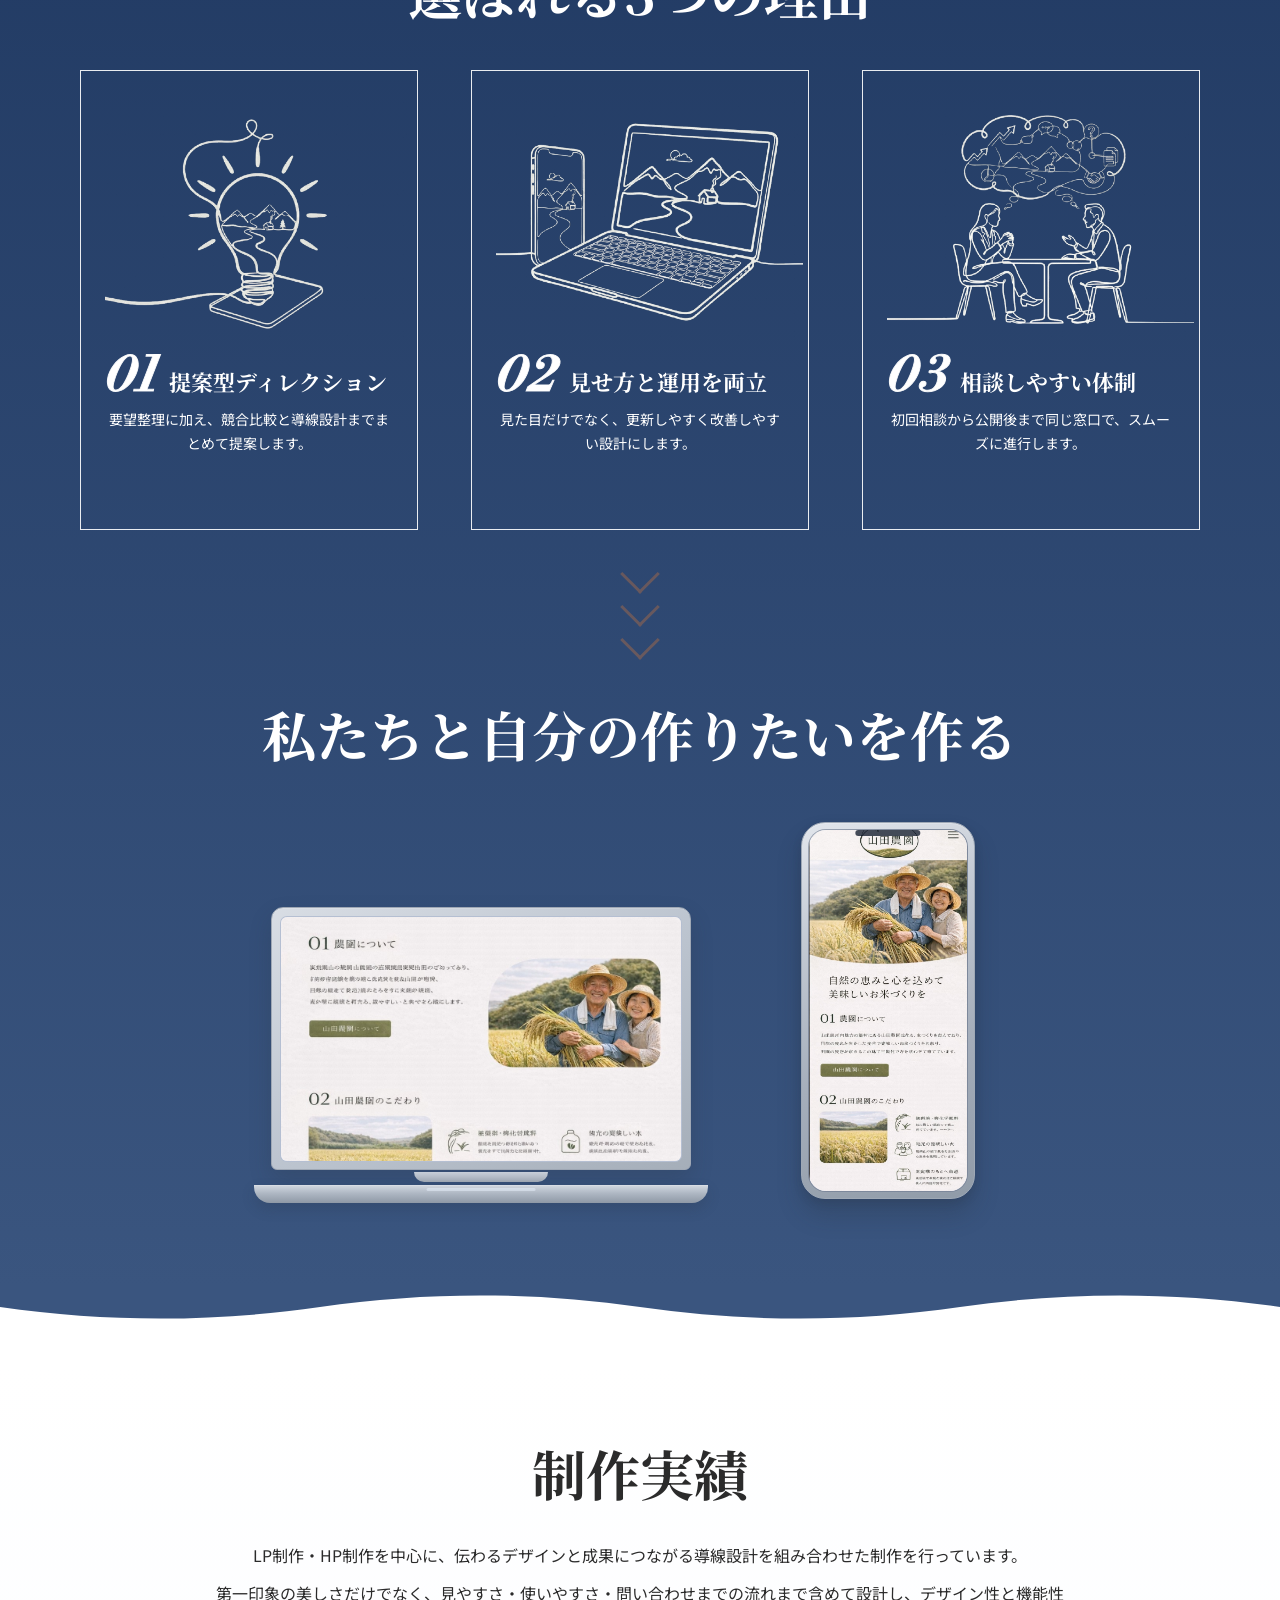
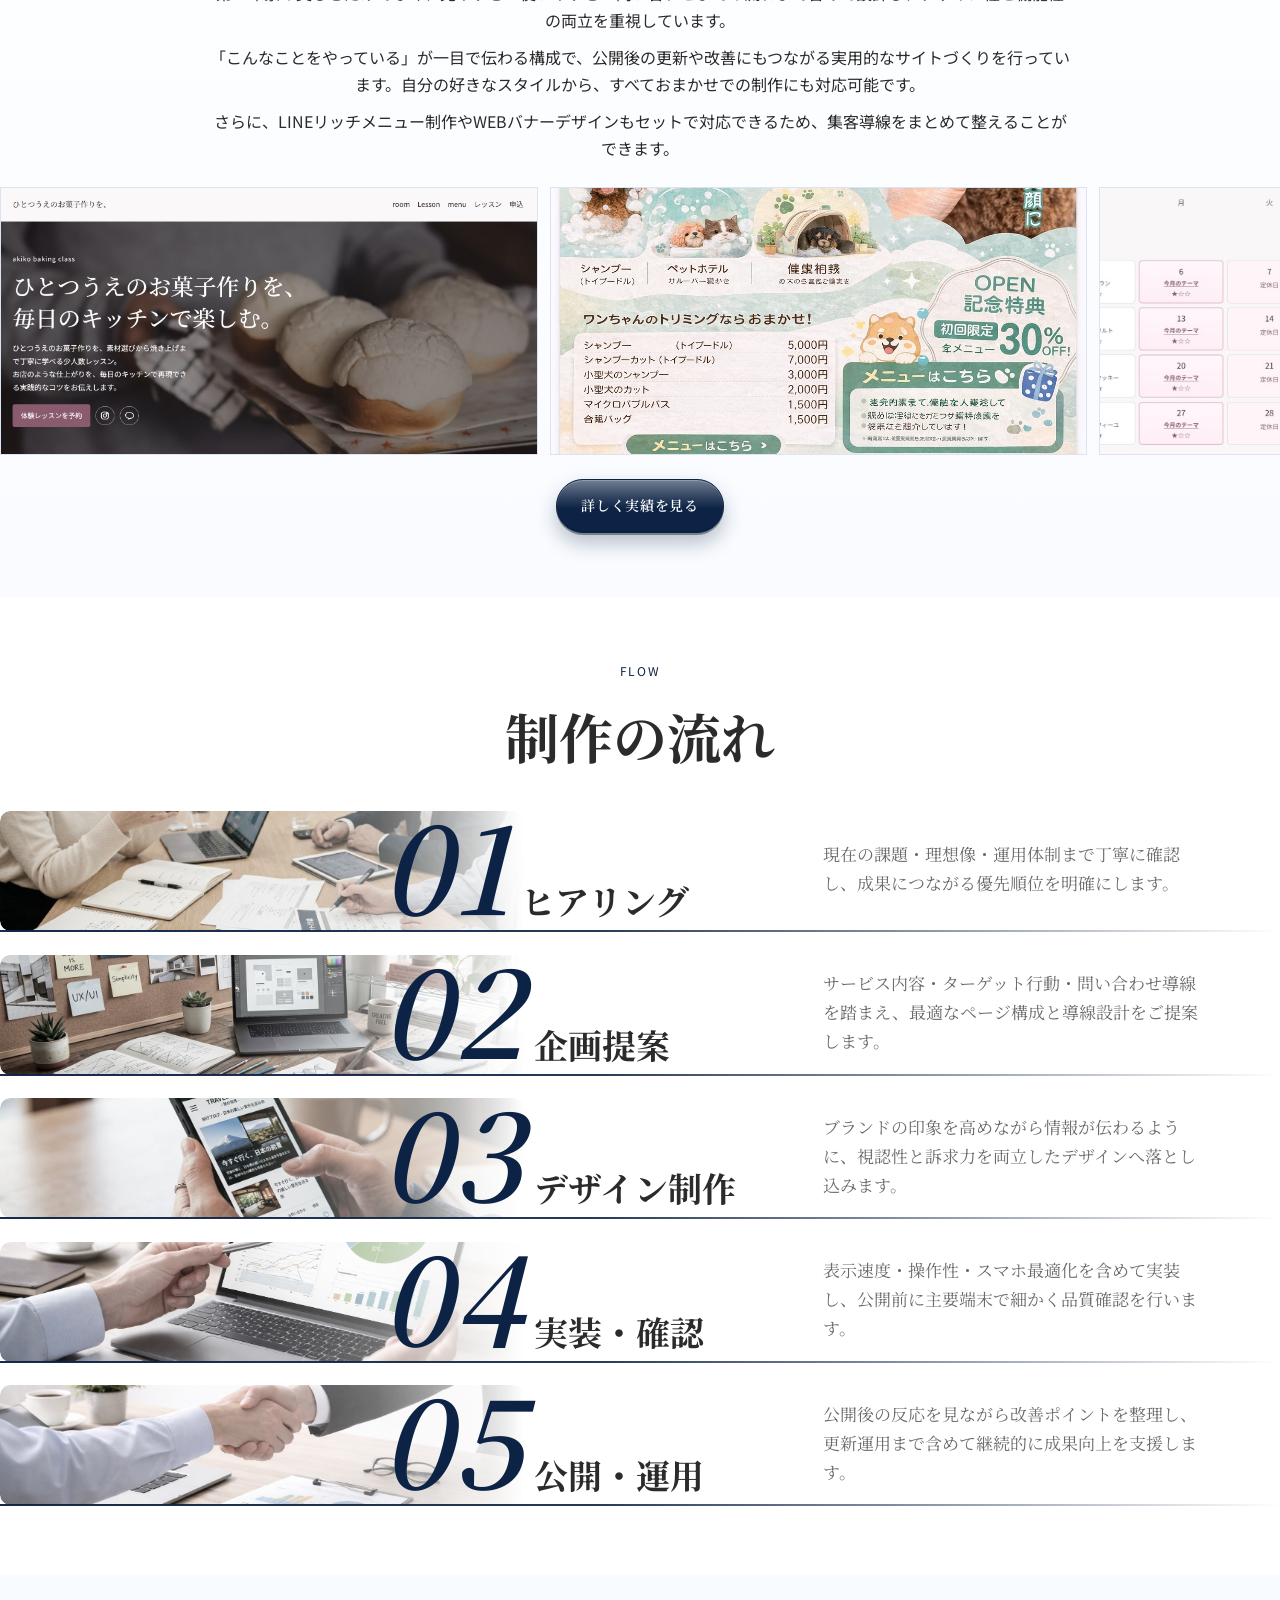
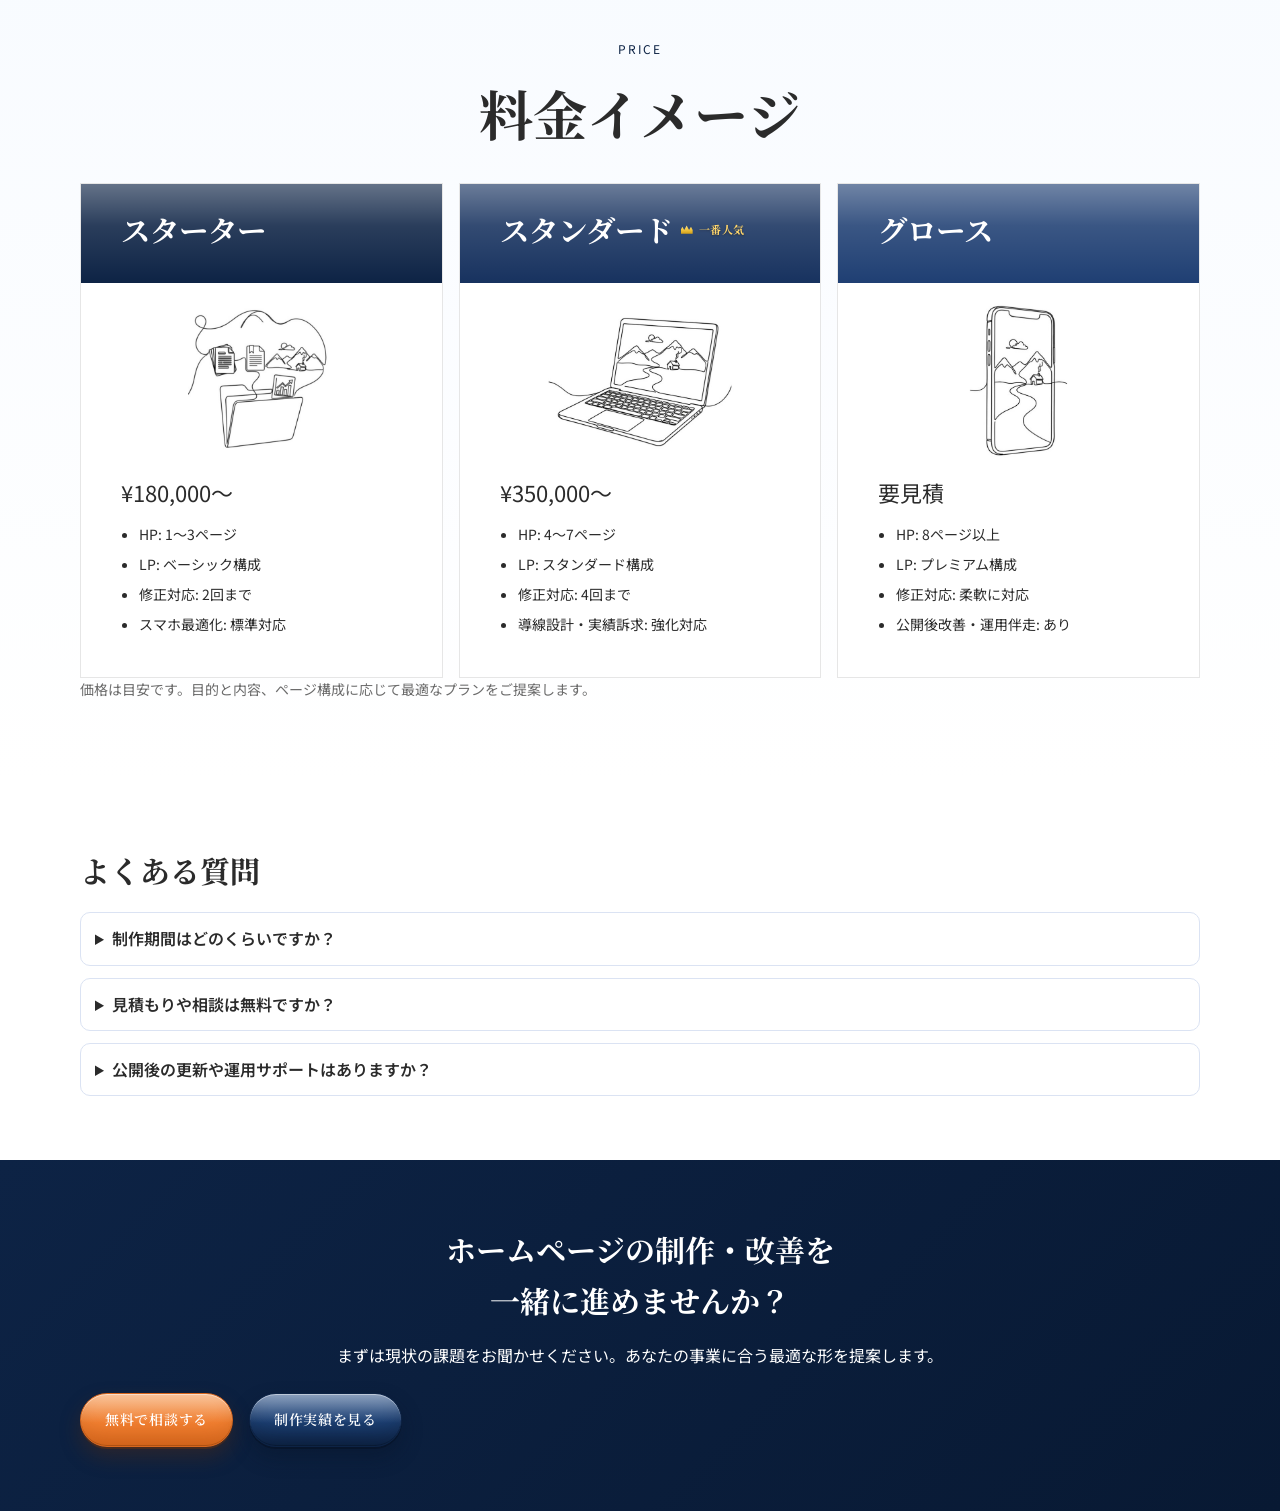
==== commit 1692f98c: "Improve mobile nav, hero readability, and responsive section sizing" ====
--- a/index.html
+++ b/index.html
@@ -11,7 +11,7 @@
   <header class="site-header">
     <div class="container header-inner">
       <a class="logo" href="index.html">最適な形を提案するホームページ制作</a>
-      <nav class="nav">
+      <nav class="nav" id="site-nav">
         <a href="#top">home</a>
         <a href="#concept">concept</a>
         <a href="#pricing">price</a>
@@ -19,6 +19,11 @@
         <a href="#works">実績</a>
         <a href="contact.html">お問い合わせ</a>
       </nav>
+      <button class="nav-toggle" type="button" aria-label="メニューを開く" aria-expanded="false" aria-controls="site-nav">
+        <span></span>
+        <span></span>
+        <span></span>
+      </button>
     </div>
   </header>
 
--- a/style.css
+++ b/style.css
@@ -161,6 +161,18 @@
   gap: var(--space-3);
   flex-wrap: wrap;
   color: var(--muted);
+}
+
+.nav-toggle {
+  display: none;
+}
+
+.nav-toggle span {
+  display: block;
+  width: 20px;
+  height: 2px;
+  background: #ffffff;
+  border-radius: 1px;
 }
 
 .nav a[aria-current="page"] {
@@ -1055,7 +1067,7 @@
   display: inline-flex;
   align-items: center;
   gap: 8px;
-  font-size: clamp(18px, 1.9vw, 24px);
+  font-size: clamp(22px, 2.3vw, 30px);
 }
 
 .popular-mark {
@@ -1408,6 +1420,104 @@
 }
 
 @media (max-width: 767px) {
+  .site-header {
+    position: fixed;
+    top: 0;
+    left: 0;
+    right: 0;
+    z-index: 40;
+    border-bottom: 0;
+    background: transparent;
+  }
+
+  .header-inner {
+    justify-content: flex-end;
+    padding: 10px 12px;
+    gap: 0;
+  }
+
+  .logo {
+    display: none;
+  }
+
+  .nav-toggle {
+    display: inline-flex;
+    flex-direction: column;
+    justify-content: center;
+    gap: 4px;
+    width: 42px;
+    height: 42px;
+    border: 1px solid rgba(255, 255, 255, 0.28);
+    border-radius: 10px;
+    background: rgba(13, 35, 69, 0.78);
+    padding: 0 10px;
+    cursor: pointer;
+    z-index: 42;
+  }
+
+  .site-header::after {
+    content: "";
+    position: fixed;
+    inset: 0;
+    background: rgba(6, 14, 26, 0.45);
+    opacity: 0;
+    pointer-events: none;
+    transition: opacity 0.24s ease;
+    z-index: 40;
+  }
+
+  .site-header .nav {
+    position: fixed;
+    top: 0;
+    right: -84vw;
+    width: min(84vw, 320px);
+    height: 100dvh;
+    padding: 72px 20px 24px;
+    display: flex;
+    flex-direction: column;
+    align-items: flex-start;
+    gap: 14px;
+    flex-wrap: nowrap;
+    background: linear-gradient(180deg, #17325f 0%, #0d2345 100%);
+    color: #ffffff;
+    box-shadow: -10px 0 24px rgba(4, 12, 24, 0.35);
+    transition: right 0.28s ease;
+    z-index: 41;
+  }
+
+  .site-header .nav a {
+    color: #ffffff;
+    font-size: 16px;
+    letter-spacing: 0.04em;
+  }
+
+  .site-header .nav a[aria-current="page"] {
+    color: #ffffff;
+    font-weight: 700;
+  }
+
+  .site-header.is-menu-open::after {
+    opacity: 1;
+    pointer-events: auto;
+  }
+
+  .site-header.is-menu-open .nav {
+    right: 0;
+  }
+
+  .problem-title {
+    color: #ffffff;
+    text-shadow: 0 2px 10px rgba(0, 0, 0, 0.28);
+  }
+
+  .problem-list li {
+    color: #ffffff;
+  }
+
+  .problem-text {
+    background-image: linear-gradient(transparent 58%, rgba(255, 255, 255, 0.18) 58%);
+  }
+
   .lp-hero {
     padding-top: 0;
     min-height: 620px;
@@ -1458,6 +1568,15 @@
     grid-column: 1;
     margin: 8px auto 0;
     width: 122px;
+    padding: 7px;
+    border-radius: 26px;
+    overflow: hidden;
+  }
+
+  .phone-mockup img {
+    border-radius: 16px;
+    object-fit: cover;
+    object-position: center;
   }
 
   .hero-copy {
@@ -1683,11 +1802,12 @@
     width: 100%;
     margin-left: 0;
     margin-right: 0;
-    padding: 0;
+    padding: 18px 12px 20px;
     position: relative;
     left: auto;
     top: auto;
     transform: none !important;
+    min-height: 0;
   }
 
   .reasons-stack {
@@ -1705,12 +1825,15 @@
     white-space: normal;
     justify-content: center;
     text-align: center;
+    font-size: clamp(18px, 5.2vw, 22px);
   }
 
   .reason-card p {
     text-align: center;
     margin-left: auto;
     margin-right: auto;
+    font-size: clamp(14px, 3.9vw, 16px);
+    line-height: 1.6;
   }
 
   .mobile-break {
@@ -1736,8 +1859,8 @@
   }
 
   .rotating-track img {
-    width: clamp(220px, 66vw, 320px);
-  }
-}
-
-
+    width: clamp(260px, 76vw, 380px);
+  }
+}
+
+
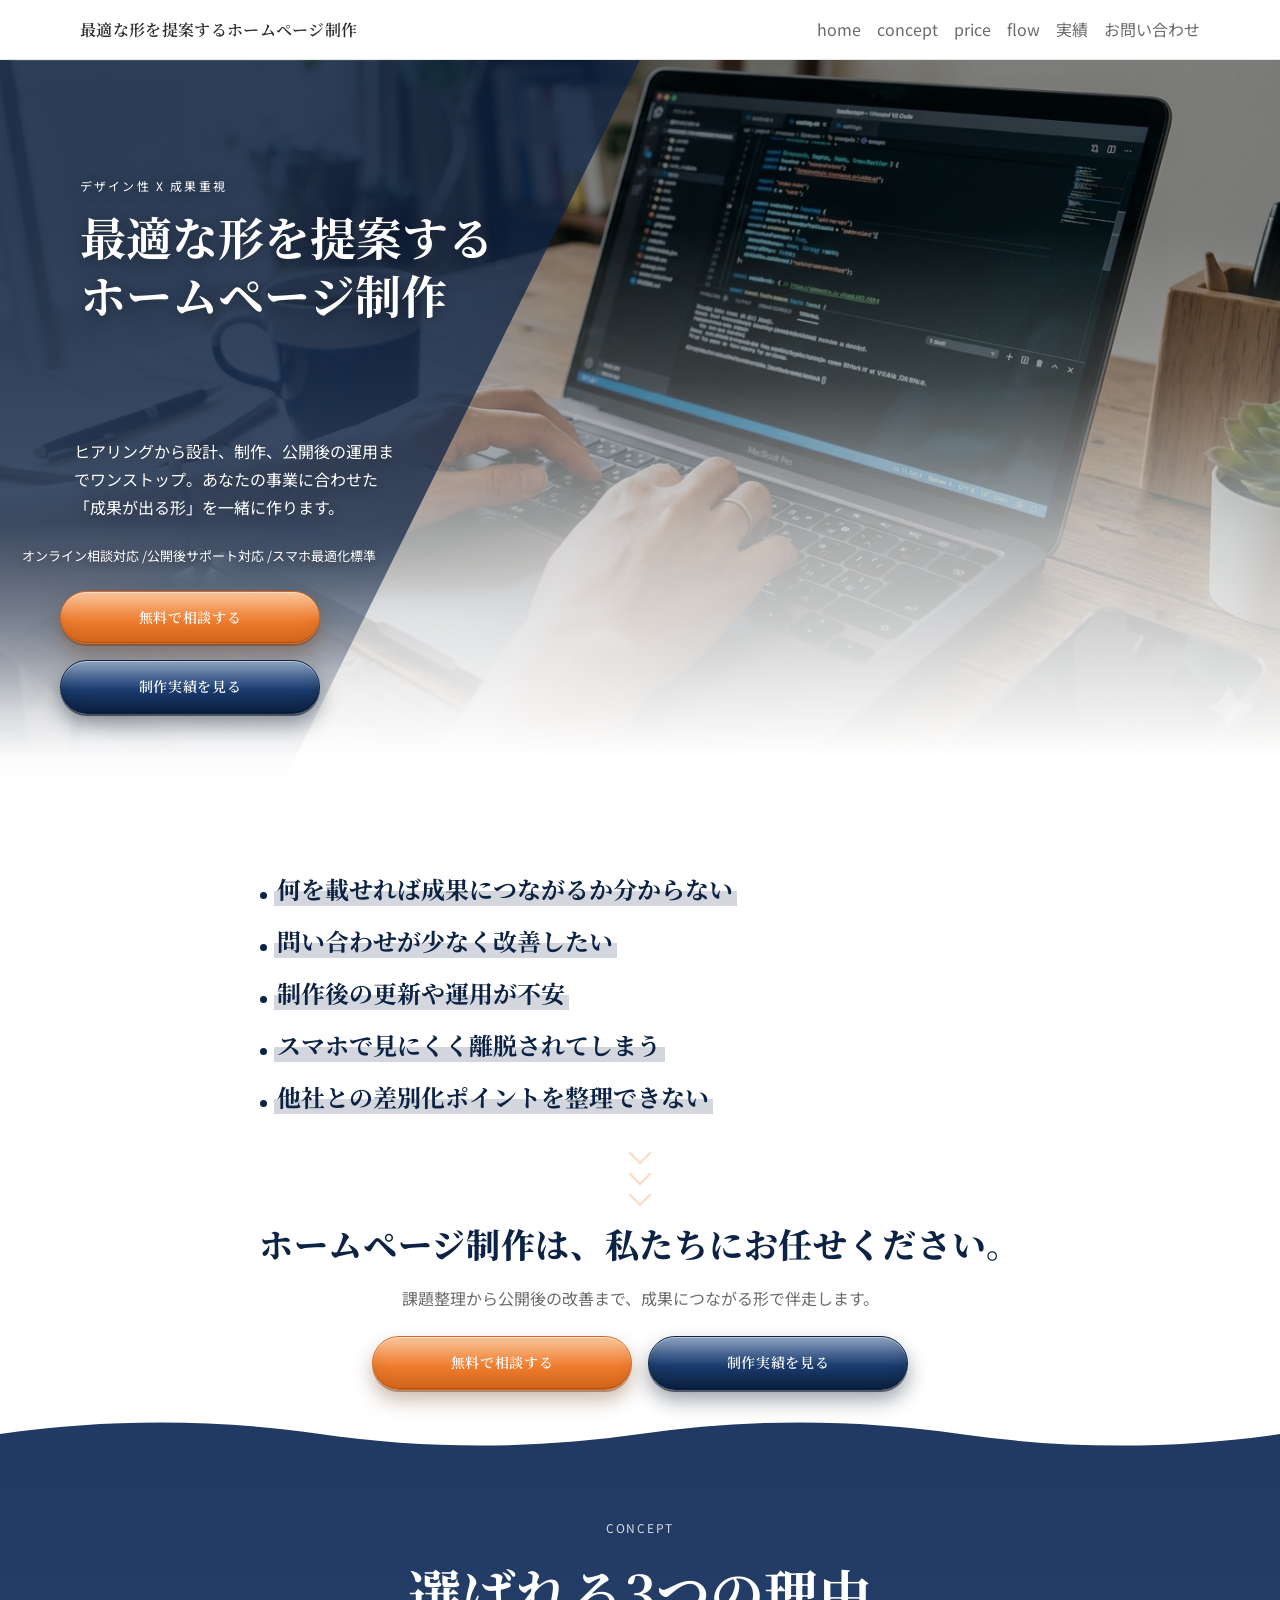
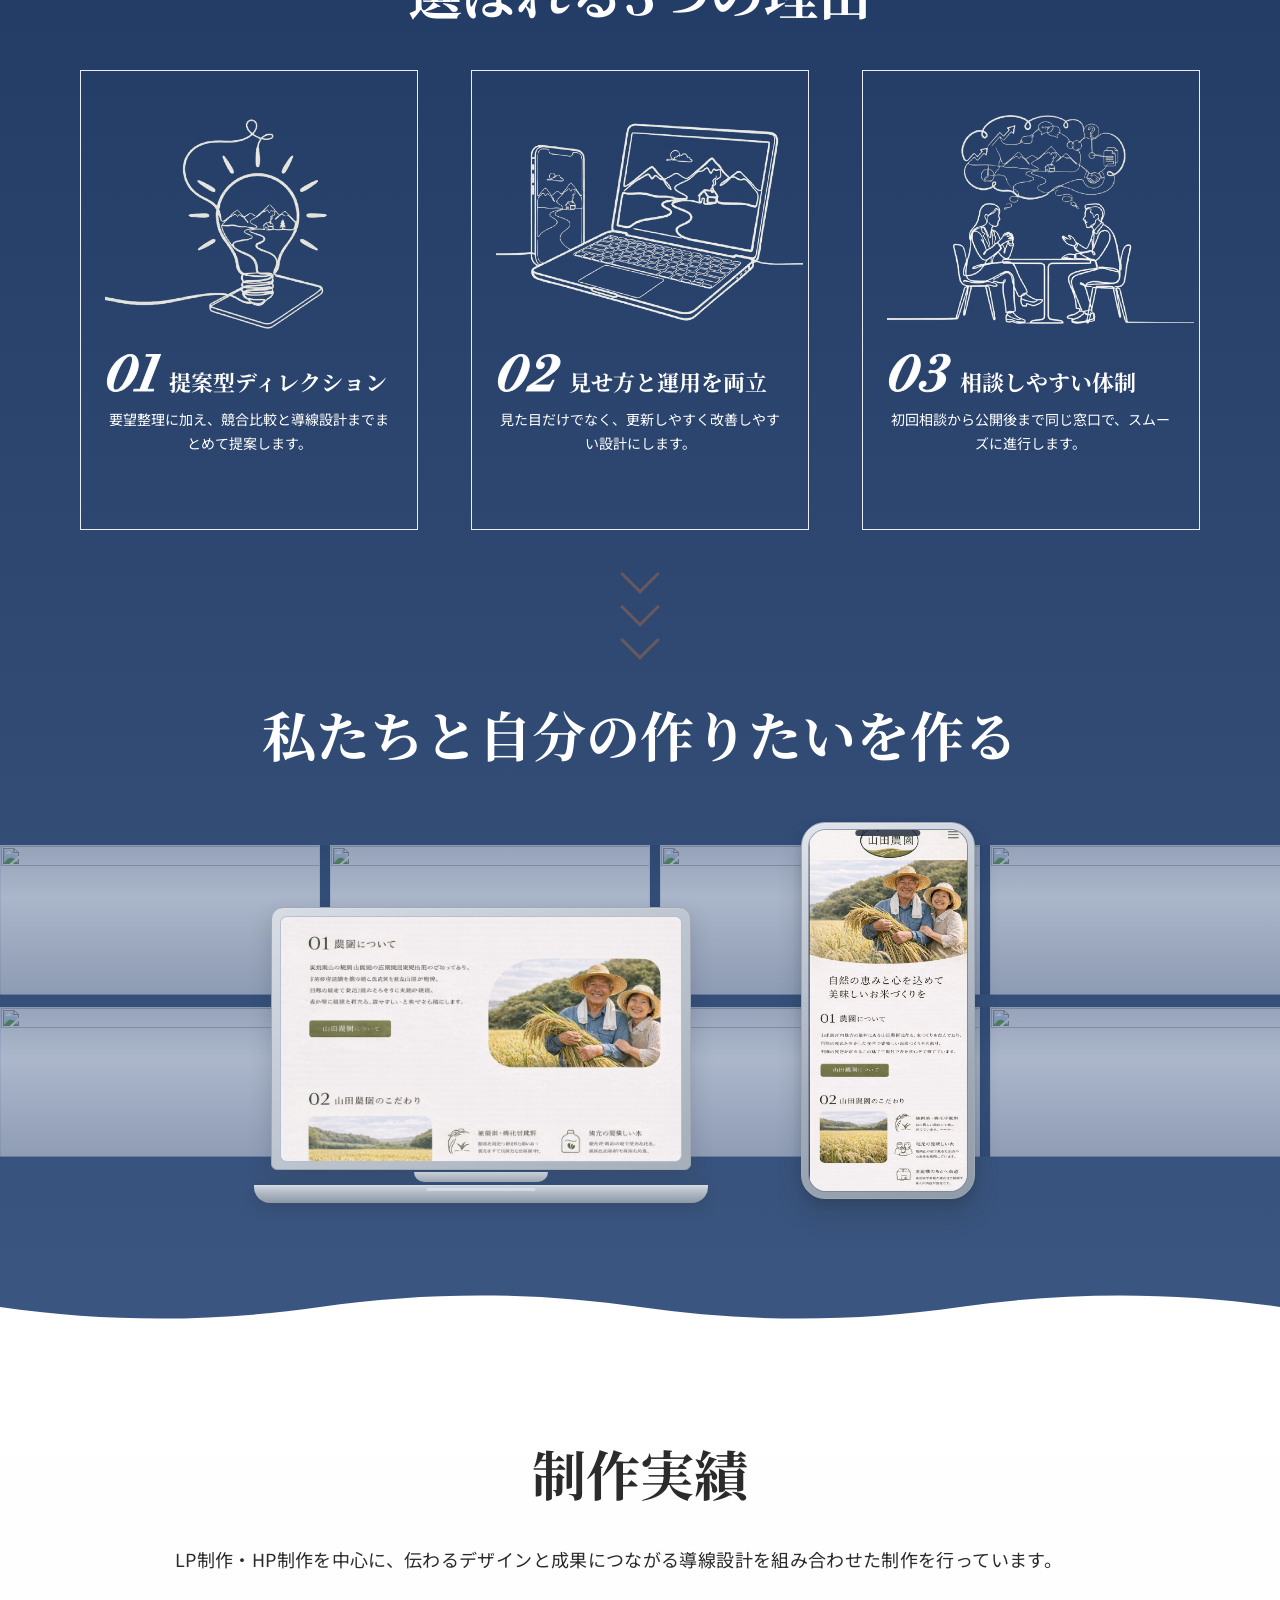
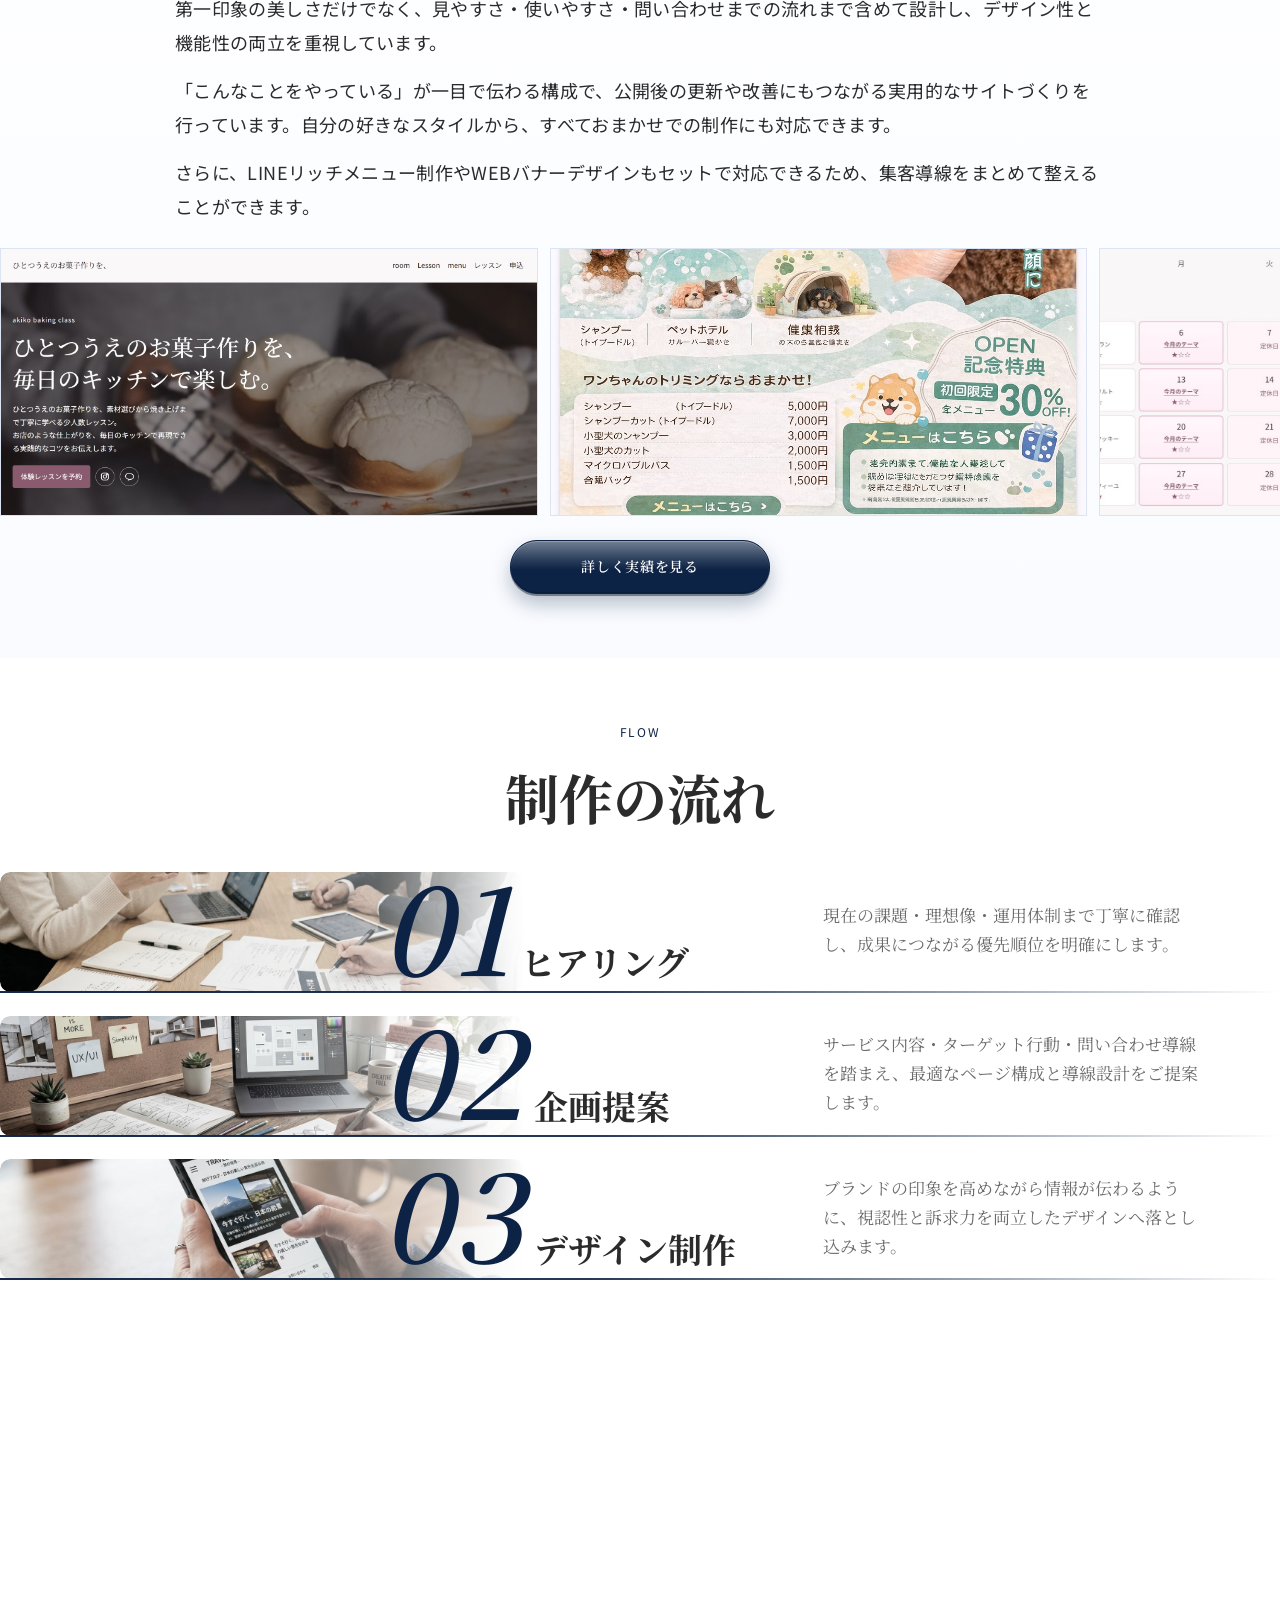
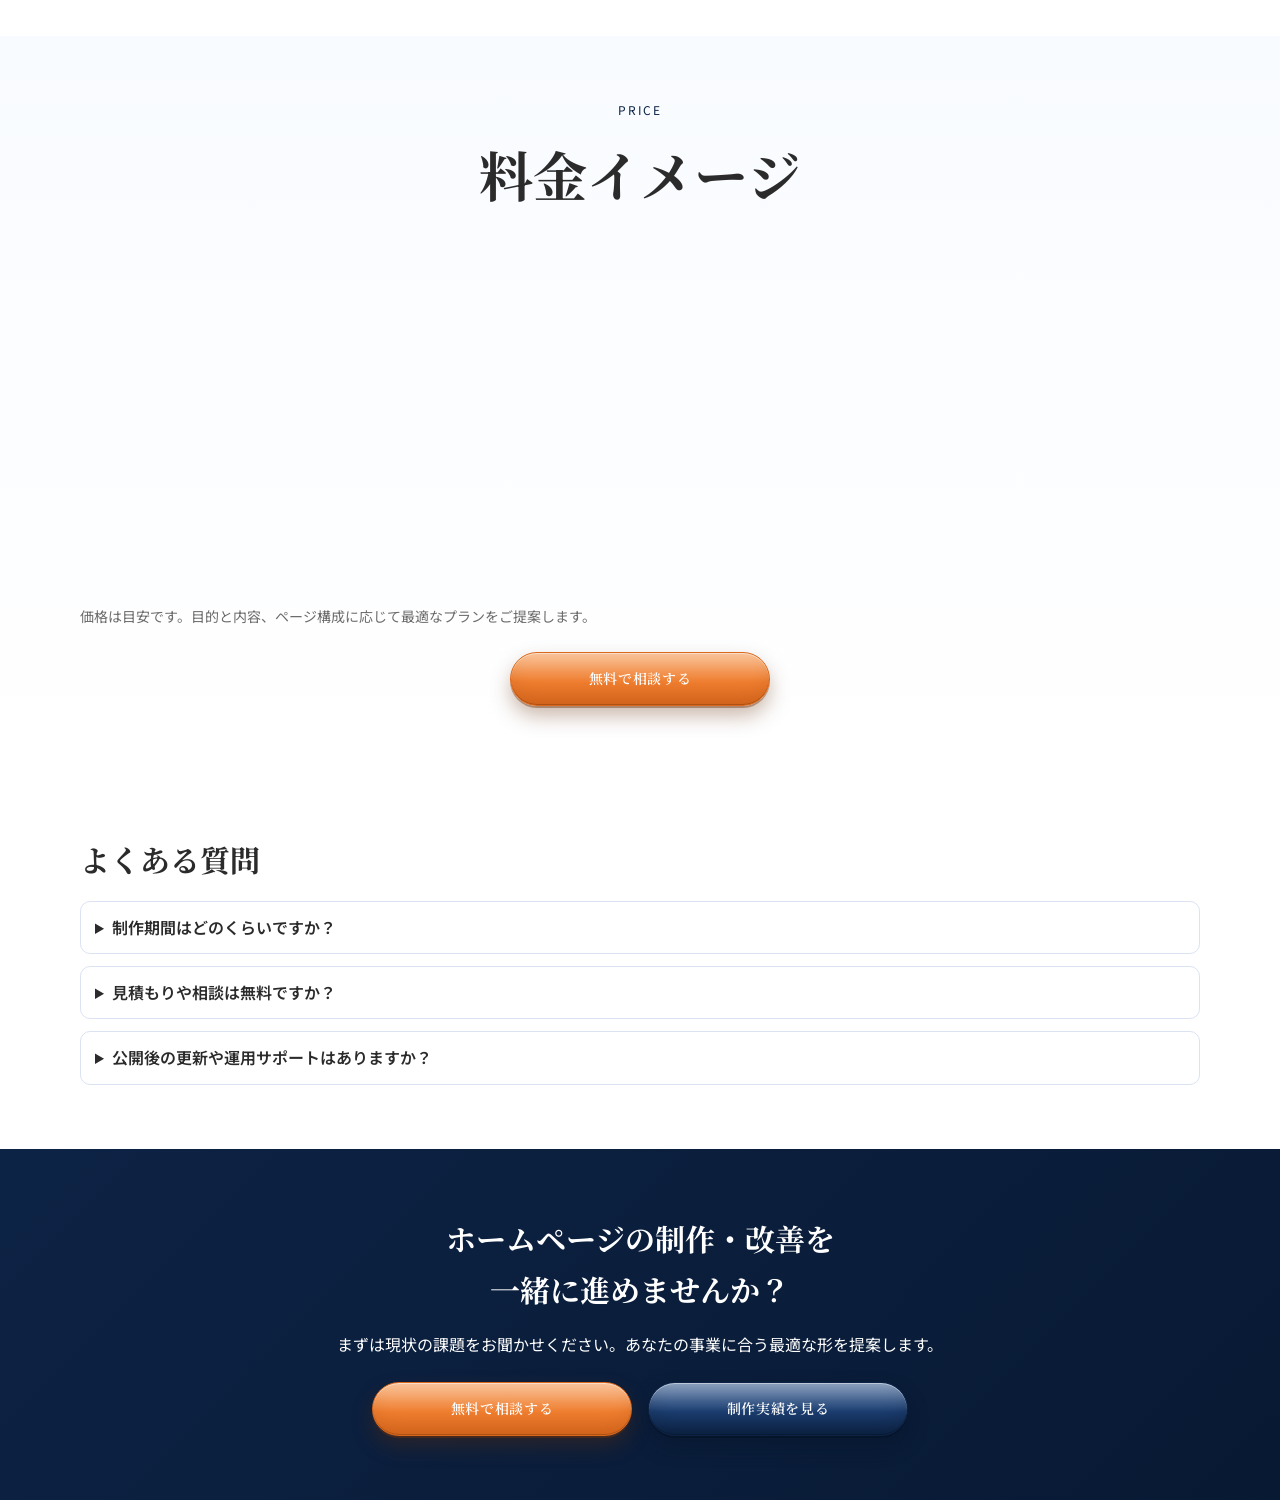
==== commit 3a2ca456: "Refine pricing cards, works typography, and CTA alignment" ====
--- a/index.html
+++ b/index.html
@@ -102,6 +102,56 @@
           <span></span>
         </div>
         <div class="create-showcase">
+          <div class="showcase-rotating-bg" aria-hidden="true">
+            <div class="showcase-rotating-row">
+              <div class="showcase-rotating-track">
+                <img src="showcase-1.jpg" alt="" />
+                <img src="showcase-2.jpg" alt="" />
+                <img src="showcase-3.jpg" alt="" />
+                <img src="showcase-4.jpg" alt="" />
+                <img src="showcase-5.jpg" alt="" />
+                <img src="showcase-6.jpg" alt="" />
+                <img src="showcase-7.jpg" alt="" />
+                <img src="showcase-8.jpg" alt="" />
+                <img src="showcase-9.jpg" alt="" />
+                <img src="showcase-10.jpg" alt="" />
+                <img src="showcase-1.jpg" alt="" />
+                <img src="showcase-2.jpg" alt="" />
+                <img src="showcase-3.jpg" alt="" />
+                <img src="showcase-4.jpg" alt="" />
+                <img src="showcase-5.jpg" alt="" />
+                <img src="showcase-6.jpg" alt="" />
+                <img src="showcase-7.jpg" alt="" />
+                <img src="showcase-8.jpg" alt="" />
+                <img src="showcase-9.jpg" alt="" />
+                <img src="showcase-10.jpg" alt="" />
+              </div>
+            </div>
+            <div class="showcase-rotating-row reverse">
+              <div class="showcase-rotating-track">
+                <img src="showcase-1.jpg" alt="" />
+                <img src="showcase-2.jpg" alt="" />
+                <img src="showcase-3.jpg" alt="" />
+                <img src="showcase-4.jpg" alt="" />
+                <img src="showcase-5.jpg" alt="" />
+                <img src="showcase-6.jpg" alt="" />
+                <img src="showcase-7.jpg" alt="" />
+                <img src="showcase-8.jpg" alt="" />
+                <img src="showcase-9.jpg" alt="" />
+                <img src="showcase-10.jpg" alt="" />
+                <img src="showcase-1.jpg" alt="" />
+                <img src="showcase-2.jpg" alt="" />
+                <img src="showcase-3.jpg" alt="" />
+                <img src="showcase-4.jpg" alt="" />
+                <img src="showcase-5.jpg" alt="" />
+                <img src="showcase-6.jpg" alt="" />
+                <img src="showcase-7.jpg" alt="" />
+                <img src="showcase-8.jpg" alt="" />
+                <img src="showcase-9.jpg" alt="" />
+                <img src="showcase-10.jpg" alt="" />
+              </div>
+            </div>
+          </div>
           <h2 class="reasons-title reveal-on-scroll create-title">私たちと<br class="mobile-break">自分の作りたいを作る</h2>
           <div class="pc-mockup reveal-on-scroll" aria-label="パソコン表示イメージ">
             <div class="pc-screen">
@@ -134,7 +184,7 @@
         <div class="works-copy">
           <p>LP制作・HP制作を中心に、伝わるデザインと成果につながる導線設計を組み合わせた制作を行っています。</p>
           <p>第一印象の美しさだけでなく、見やすさ・使いやすさ・問い合わせまでの流れまで含めて設計し、デザイン性と機能性の両立を重視しています。</p>
-          <p>「こんなことをやっている」が一目で伝わる構成で、公開後の更新や改善にもつながる実用的なサイトづくりを行っています。自分の好きなスタイルから、すべておまかせでの制作にも対応可能です。</p>
+          <p>「こんなことをやっている」が一目で伝わる構成で、公開後の更新や改善にもつながる実用的なサイトづくりを行っています。自分の好きなスタイルから、すべておまかせでの制作にも対応できます。</p>
           <p>さらに、LINEリッチメニュー制作やWEBバナーデザインもセットで対応できるため、集客導線をまとめて整えることができます。</p>
         </div>
         <div class="rotating-gallery" aria-label="制作イメージギャラリー">
@@ -206,8 +256,7 @@
         <p class="section-kicker">price</p>
         <h2 class="pricing-main-title">料金イメージ</h2>
         <div class="lp-price-grid">
-          <article class="price-box">
-            <img class="price-photo" src="price-starter.jpg" alt="スタータープランのイメージ写真" />
+          <article class="price-box reveal-on-scroll">
             <h3>スターター</h3>
             <p class="price">¥180,000〜</p>
             <ul class="plan-features">
@@ -216,9 +265,9 @@
               <li>修正対応: 2回まで</li>
               <li>スマホ最適化: 標準対応</li>
             </ul>
-          </article>
-          <article class="price-box">
-            <img class="price-photo" src="price-standard.jpg" alt="スタンダードプランのイメージ写真" />
+            <p class="plan-duration">制作期間: 約1カ月</p>
+          </article>
+          <article class="price-box reveal-on-scroll">
             <h3>スタンダード <span class="popular-mark">一番人気</span></h3>
             <p class="price">¥350,000〜</p>
             <ul class="plan-features">
@@ -227,9 +276,9 @@
               <li>修正対応: 4回まで</li>
               <li>導線設計・実績訴求: 強化対応</li>
             </ul>
-          </article>
-          <article class="price-box">
-            <img class="price-photo" src="price-growth.jpg" alt="グロースプランのイメージ写真" />
+            <p class="plan-duration">制作期間: 約1.5カ月</p>
+          </article>
+          <article class="price-box reveal-on-scroll">
             <h3>グロース</h3>
             <p class="price">要見積</p>
             <ul class="plan-features">
@@ -238,9 +287,13 @@
               <li>修正対応: 柔軟に対応</li>
               <li>公開後改善・運用伴走: あり</li>
             </ul>
+            <p class="plan-duration">制作期間: 要件に応じて調整</p>
           </article>
         </div>
         <p class="note">価格は目安です。目的と内容、ページ構成に応じて最適なプランをご提案します。</p>
+        <div class="pricing-actions">
+          <a class="button cta-orange" href="contact.html">無料で相談する</a>
+        </div>
       </div>
     </section>
 
--- a/style.css
+++ b/style.css
@@ -840,14 +840,19 @@
 }
 
 .works-copy {
-  max-width: 860px;
+  max-width: 930px;
   margin: var(--space-4) auto 0;
   display: grid;
-  gap: 10px;
+  gap: 14px;
+  text-align: left;
 }
 
 .works-copy p {
   margin: 0;
+  font-size: clamp(15px, 1.55vw, 18px);
+  line-height: 1.9;
+  letter-spacing: 0.02em;
+  text-wrap: pretty;
 }
 
 .works-actions {
@@ -857,6 +862,7 @@
 }
 
 .works-actions .button {
+  min-width: 260px;
   position: relative;
   overflow: hidden;
   isolation: isolate;
@@ -1051,7 +1057,7 @@
 .price-box {
   position: relative;
   overflow: hidden;
-  padding: calc(var(--space-5) + 76px) var(--space-5) var(--space-5);
+  padding: calc(var(--space-5) + 82px) var(--space-5) var(--space-5);
   border: 1px solid var(--line);
   border-radius: 0;
   background: #ffffff;
@@ -1112,7 +1118,7 @@
   left: 0;
   top: 0;
   width: 100%;
-  height: 20%;
+  height: clamp(86px, 22%, 108px);
   z-index: 0;
 }
 
@@ -1122,7 +1128,7 @@
   left: 0;
   top: 0;
   width: 100%;
-  height: 20%;
+  height: clamp(86px, 22%, 108px);
   border-radius: 0;
   background: linear-gradient(
     to bottom,
@@ -1151,6 +1157,27 @@
   z-index: 1;
 }
 
+.price-box.reveal-on-scroll {
+  transform: translateY(20px);
+  opacity: 0;
+  filter: blur(2px);
+  transition: transform 1.25s ease, opacity 1.25s ease, filter 1.25s ease;
+}
+
+.price-box.reveal-on-scroll.is-visible {
+  transform: translateY(0);
+  opacity: 1;
+  filter: blur(0);
+}
+
+.lp-price-grid .price-box:nth-child(2).reveal-on-scroll {
+  transition-delay: 0.32s;
+}
+
+.lp-price-grid .price-box:nth-child(3).reveal-on-scroll {
+  transition-delay: 0.64s;
+}
+
 .price {
   font-size: 22px;
   margin: 0 0 var(--space-2);
@@ -1168,6 +1195,23 @@
   font-size: 14px;
 }
 
+.plan-duration {
+  margin: 10px 0 0;
+  font-size: 14px;
+  color: #233a63;
+  font-weight: 600;
+}
+
+.pricing-actions {
+  margin-top: var(--space-4);
+  display: flex;
+  justify-content: center;
+}
+
+.pricing-actions .button {
+  min-width: 260px;
+}
+
 .lp-faq {
   display: grid;
   gap: var(--space-2);
@@ -1194,6 +1238,15 @@
 .lp-final-cta h2,
 .lp-final-cta .lead {
   color: #ffffff;
+}
+
+.lp-final-cta .hero-actions {
+  justify-content: center;
+  align-items: center;
+}
+
+.lp-final-cta .hero-actions .button {
+  min-width: 260px;
 }
 
 .trust-bridge {
@@ -1260,21 +1313,89 @@
 }
 
 .create-showcase::before {
+  content: none;
+}
+
+.create-showcase > :not(.showcase-rotating-bg) {
+  position: relative;
+  z-index: 2;
+}
+
+.showcase-rotating-bg {
+  position: absolute;
+  left: 50%;
+  top: 68px;
+  width: 100vw;
+  height: calc(100% - 68px);
+  transform: translateX(-50%);
+  display: grid;
+  align-content: center;
+  gap: 12px;
+  z-index: 0;
+  pointer-events: none;
+  overflow: hidden;
+  opacity: 0.62;
+}
+
+.showcase-rotating-row {
+  position: relative;
+  width: 100%;
+  max-width: 100vw;
+  height: clamp(92px, 13vw, 150px);
+  margin-left: 0;
+  overflow: hidden;
+  transform-origin: center center;
+  transform: none;
+  clip-path: inset(0 0 0 0);
+}
+
+.showcase-rotating-row.reverse {
+  display: block;
+}
+
+.showcase-rotating-track {
+  display: flex;
+  gap: 10px;
+  width: max-content;
+  animation: galleryLoop 26s linear infinite;
+  position: relative;
+  left: auto;
+  top: 0;
+  transform: none;
+  filter: saturate(0.94);
+}
+
+.showcase-rotating-row.reverse .showcase-rotating-track {
+  animation-direction: reverse;
+}
+
+.showcase-rotating-track img {
+  width: clamp(220px, 25vw, 340px);
+  aspect-ratio: 4 / 3;
+  object-fit: cover;
+  border-radius: 0;
+  flex: 0 0 auto;
+  position: relative;
+  border: 1px solid #dce3f3;
+  background: #f3f6fc;
+  transform: none;
+  opacity: 1;
+  filter: none;
+  will-change: auto;
+  transition: none;
+}
+
+.showcase-rotating-row::after {
   content: "";
   position: absolute;
-  left: 50%;
-  top: 0;
-  width: 100vw;
-  height: 100%;
-  transform: translateX(-50%);
-  background: url("showcase-bg.png") center center / 100% auto no-repeat;
+  inset: 0;
+  background: linear-gradient(
+    180deg,
+    rgba(8, 25, 72, 0.14) 0%,
+    rgba(8, 25, 72, 0) 35%,
+    rgba(8, 25, 72, 0.2) 100%
+  );
   pointer-events: none;
-  z-index: 0;
-}
-
-.create-showcase > * {
-  position: relative;
-  z-index: 1;
 }
 
 .create-title {
@@ -1794,6 +1915,10 @@
     gap: var(--space-2);
   }
 
+  .lp-final-cta .hero-actions .button {
+    width: auto;
+  }
+
   .trust-lead {
     white-space: normal;
   }
@@ -1840,10 +1965,33 @@
     display: block;
   }
 
+  .showcase-rotating-bg {
+    opacity: 0.56;
+    gap: 8px;
+  }
+
+  .showcase-rotating-row {
+    height: clamp(70px, 20vw, 110px);
+  }
+
+  .showcase-rotating-track img {
+    width: clamp(150px, 40vw, 210px);
+  }
+
+  .works-copy {
+    gap: 12px;
+  }
+
+  .works-copy p {
+    font-size: clamp(14px, 3.8vw, 16px);
+    line-height: 1.8;
+  }
+
   .lp-flow li {
     grid-template-columns: 1fr;
     justify-items: center;
     text-align: center;
+    padding-bottom: 26px;
   }
 
   .flow-content {
@@ -1852,12 +2000,21 @@
     text-align: center;
     display: block;
     margin-left: 0;
+    margin-top: 22px;
+    background: #ffffff;
+    padding: 10px 12px;
+    width: min(92vw, 680px);
   }
 
   .lp-flow li strong {
     justify-content: center;
   }
 
+  .lp-flow span {
+    font-size: 16px;
+    line-height: 1.75;
+  }
+
   .rotating-track img {
     width: clamp(260px, 76vw, 380px);
   }
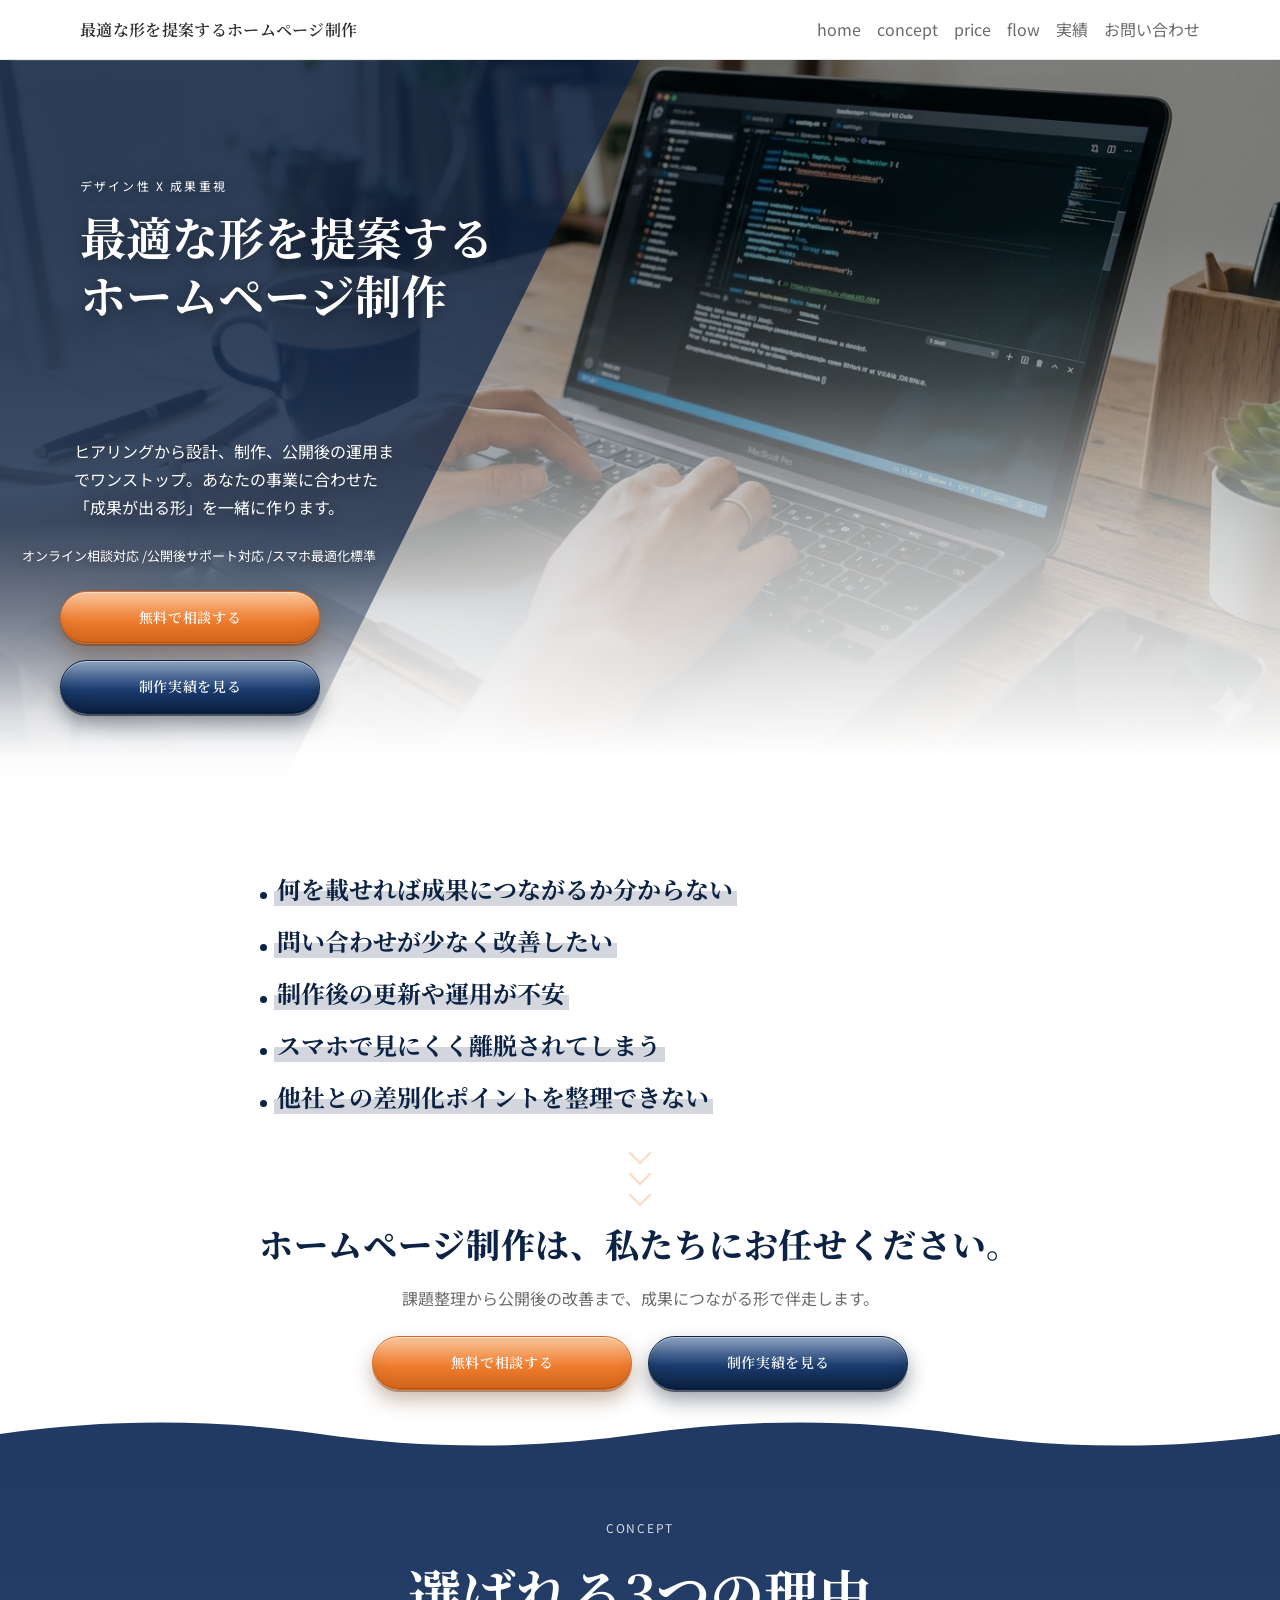
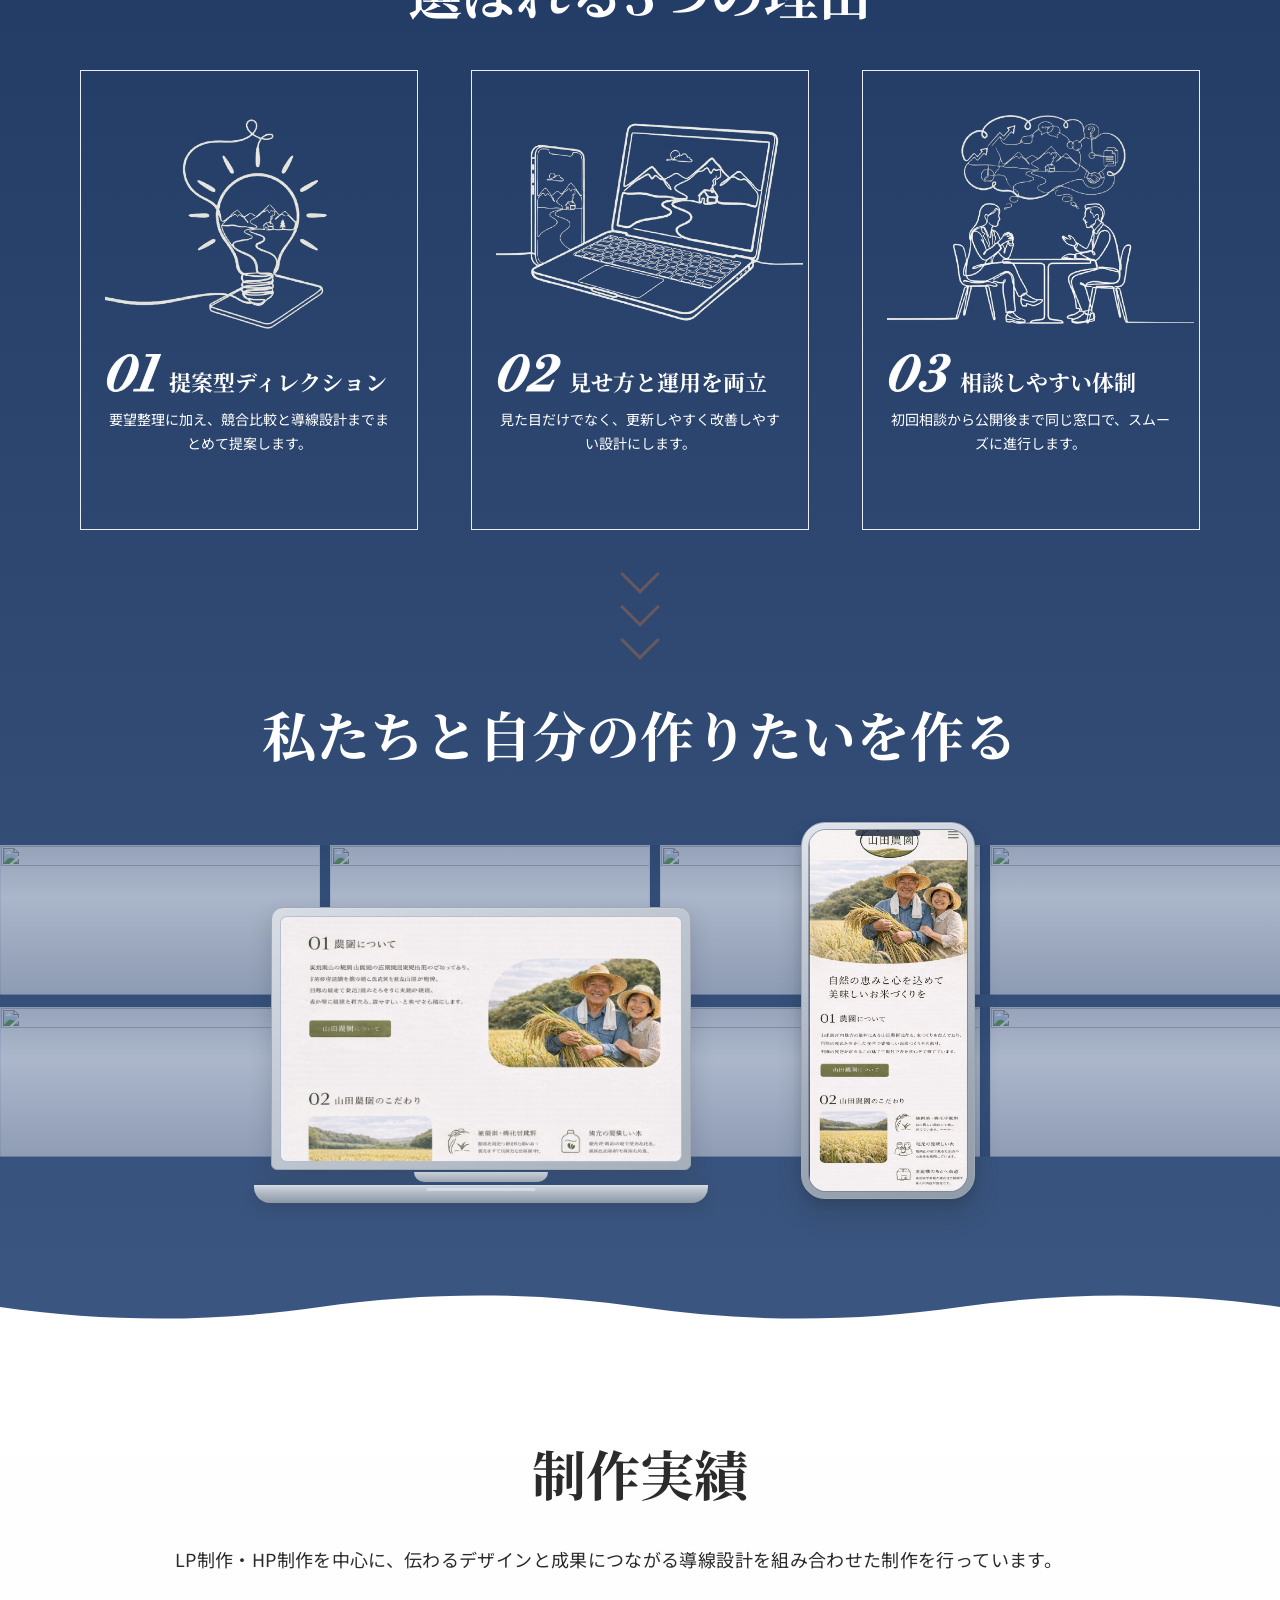
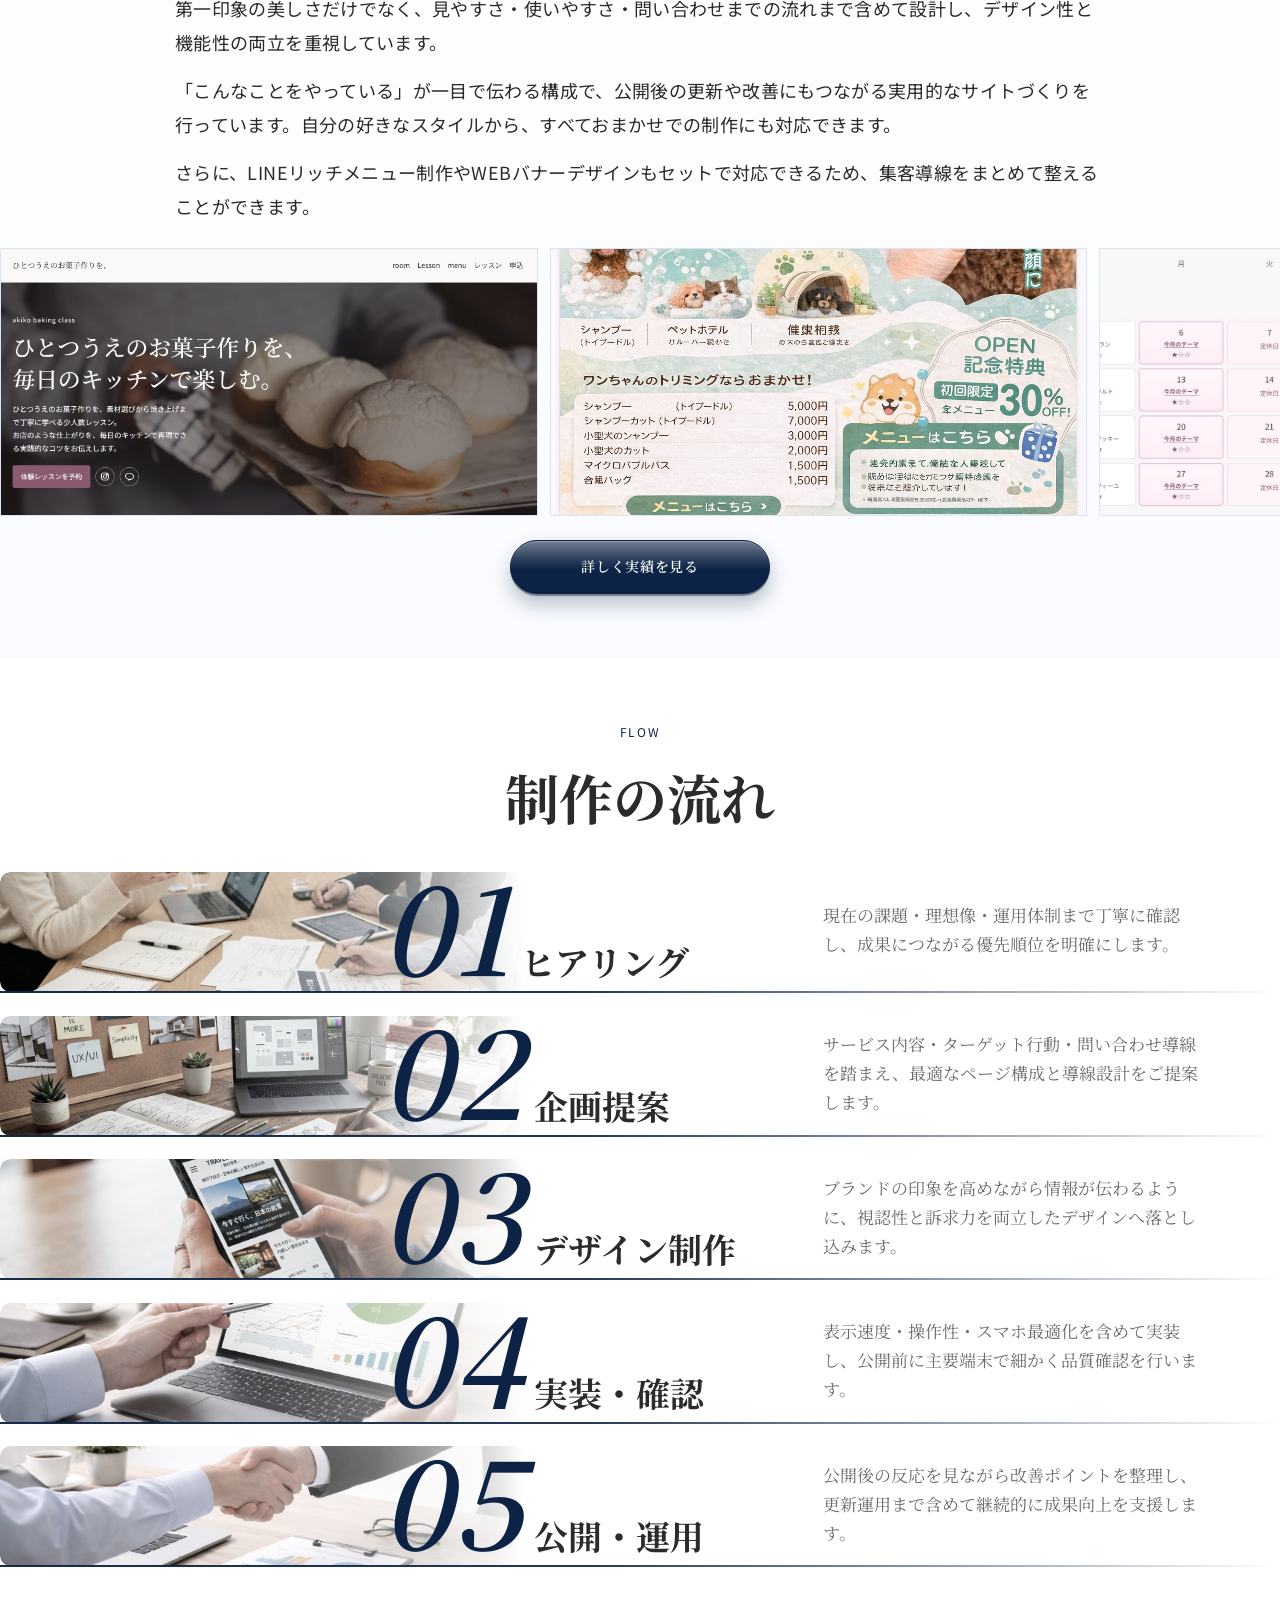
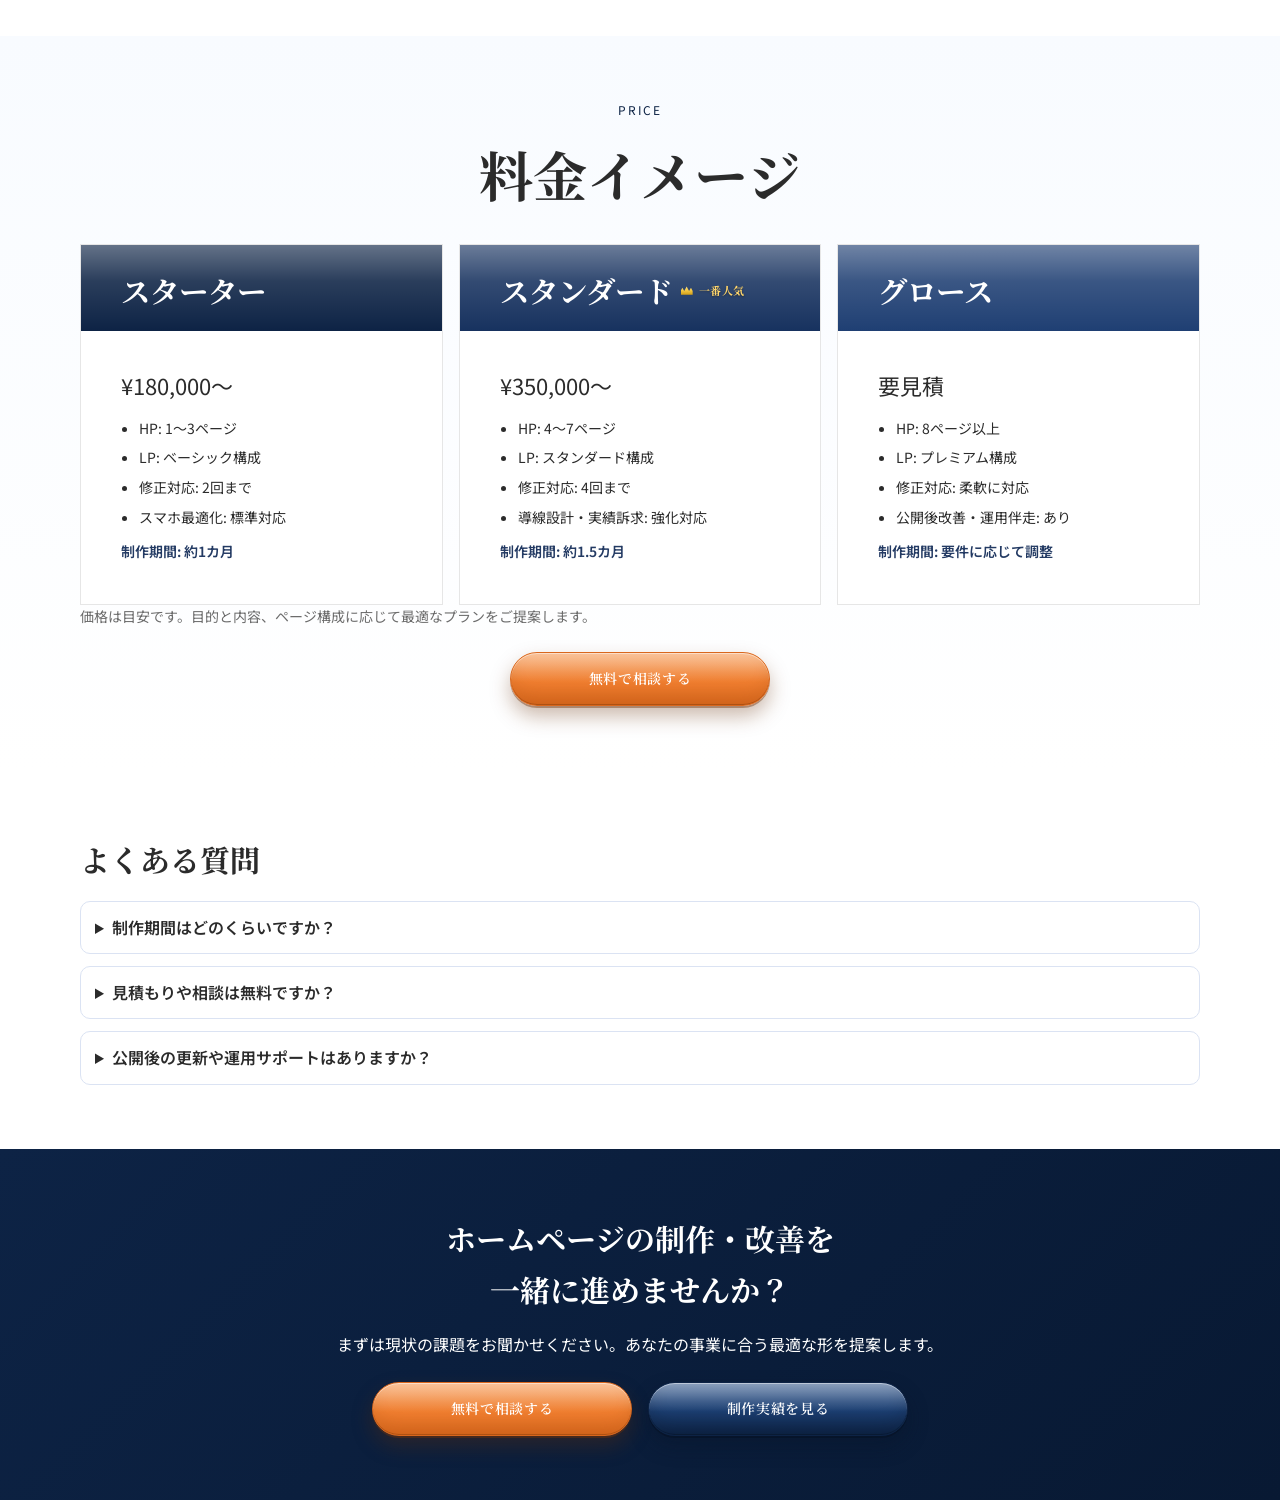
==== commit 55623f5d: "Mobile: expand showcase rows, center works text, and adjust markers" ====
--- a/index.html
+++ b/index.html
@@ -151,6 +151,54 @@
                 <img src="showcase-10.jpg" alt="" />
               </div>
             </div>
+            <div class="showcase-rotating-row mobile-extra">
+              <div class="showcase-rotating-track">
+                <img src="showcase-1.jpg" alt="" />
+                <img src="showcase-2.jpg" alt="" />
+                <img src="showcase-3.jpg" alt="" />
+                <img src="showcase-4.jpg" alt="" />
+                <img src="showcase-5.jpg" alt="" />
+                <img src="showcase-6.jpg" alt="" />
+                <img src="showcase-7.jpg" alt="" />
+                <img src="showcase-8.jpg" alt="" />
+                <img src="showcase-9.jpg" alt="" />
+                <img src="showcase-10.jpg" alt="" />
+                <img src="showcase-1.jpg" alt="" />
+                <img src="showcase-2.jpg" alt="" />
+                <img src="showcase-3.jpg" alt="" />
+                <img src="showcase-4.jpg" alt="" />
+                <img src="showcase-5.jpg" alt="" />
+                <img src="showcase-6.jpg" alt="" />
+                <img src="showcase-7.jpg" alt="" />
+                <img src="showcase-8.jpg" alt="" />
+                <img src="showcase-9.jpg" alt="" />
+                <img src="showcase-10.jpg" alt="" />
+              </div>
+            </div>
+            <div class="showcase-rotating-row reverse mobile-extra">
+              <div class="showcase-rotating-track">
+                <img src="showcase-1.jpg" alt="" />
+                <img src="showcase-2.jpg" alt="" />
+                <img src="showcase-3.jpg" alt="" />
+                <img src="showcase-4.jpg" alt="" />
+                <img src="showcase-5.jpg" alt="" />
+                <img src="showcase-6.jpg" alt="" />
+                <img src="showcase-7.jpg" alt="" />
+                <img src="showcase-8.jpg" alt="" />
+                <img src="showcase-9.jpg" alt="" />
+                <img src="showcase-10.jpg" alt="" />
+                <img src="showcase-1.jpg" alt="" />
+                <img src="showcase-2.jpg" alt="" />
+                <img src="showcase-3.jpg" alt="" />
+                <img src="showcase-4.jpg" alt="" />
+                <img src="showcase-5.jpg" alt="" />
+                <img src="showcase-6.jpg" alt="" />
+                <img src="showcase-7.jpg" alt="" />
+                <img src="showcase-8.jpg" alt="" />
+                <img src="showcase-9.jpg" alt="" />
+                <img src="showcase-10.jpg" alt="" />
+              </div>
+            </div>
           </div>
           <h2 class="reasons-title reveal-on-scroll create-title">私たちと<br class="mobile-break">自分の作りたいを作る</h2>
           <div class="pc-mockup reveal-on-scroll" aria-label="パソコン表示イメージ">
--- a/style.css
+++ b/style.css
@@ -1353,6 +1353,10 @@
   display: block;
 }
 
+.showcase-rotating-row.mobile-extra {
+  display: none;
+}
+
 .showcase-rotating-track {
   display: flex;
   gap: 10px;
@@ -1635,6 +1639,10 @@
     color: #ffffff;
   }
 
+  .problem-list li::before {
+    background: #0d2345;
+  }
+
   .problem-text {
     background-image: linear-gradient(transparent 58%, rgba(255, 255, 255, 0.18) 58%);
   }
@@ -1714,7 +1722,7 @@
   }
 
   .hero-copy .lead {
-    margin-top: 12px;
+    margin-top: 24px;
     transform: none;
     max-width: none;
   }
@@ -1915,6 +1923,10 @@
     gap: var(--space-2);
   }
 
+  .hero-copy .hero-actions {
+    display: none;
+  }
+
   .lp-final-cta .hero-actions .button {
     width: auto;
   }
@@ -1967,19 +1979,24 @@
 
   .showcase-rotating-bg {
     opacity: 0.56;
-    gap: 8px;
+    gap: 10px;
   }
 
   .showcase-rotating-row {
-    height: clamp(70px, 20vw, 110px);
+    height: clamp(88px, 24vw, 130px);
+  }
+
+  .showcase-rotating-row.mobile-extra {
+    display: block;
   }
 
   .showcase-rotating-track img {
-    width: clamp(150px, 40vw, 210px);
+    width: clamp(190px, 52vw, 270px);
   }
 
   .works-copy {
     gap: 12px;
+    text-align: center;
   }
 
   .works-copy p {
@@ -1988,26 +2005,52 @@
   }
 
   .lp-flow li {
-    grid-template-columns: 1fr;
-    justify-items: center;
+    display: block;
     text-align: center;
-    padding-bottom: 26px;
+    padding-bottom: 22px;
+  }
+
+  .lp-flow li::after {
+    display: none;
+  }
+
+  .flow-photo {
+    position: relative;
+    left: auto;
+    top: auto;
+    transform: none;
+    width: min(92vw, 680px);
+    height: var(--flow-num-size);
+    margin: 0 auto;
+    border-radius: 0;
+    z-index: 0;
+    -webkit-mask-image: none;
+    mask-image: none;
   }
 
   .flow-content {
-    grid-column: 1;
-    justify-self: center;
+    grid-column: auto;
+    justify-self: auto;
     text-align: center;
     display: block;
-    margin-left: 0;
-    margin-top: 22px;
+    margin: 0 auto;
     background: #ffffff;
-    padding: 10px 12px;
+    padding: 0 12px 12px;
     width: min(92vw, 680px);
   }
 
   .lp-flow li strong {
+    min-height: var(--flow-num-size);
+    margin-top: calc(var(--flow-num-size) * -1);
+    align-items: center;
     justify-content: center;
+    color: #ffffff;
+    text-shadow: 0 2px 8px rgba(7, 18, 34, 0.52);
+  }
+
+  .lp-flow .flow-index {
+    color: #ffffff !important;
+    -webkit-text-fill-color: #ffffff !important;
   }
 
   .lp-flow span {
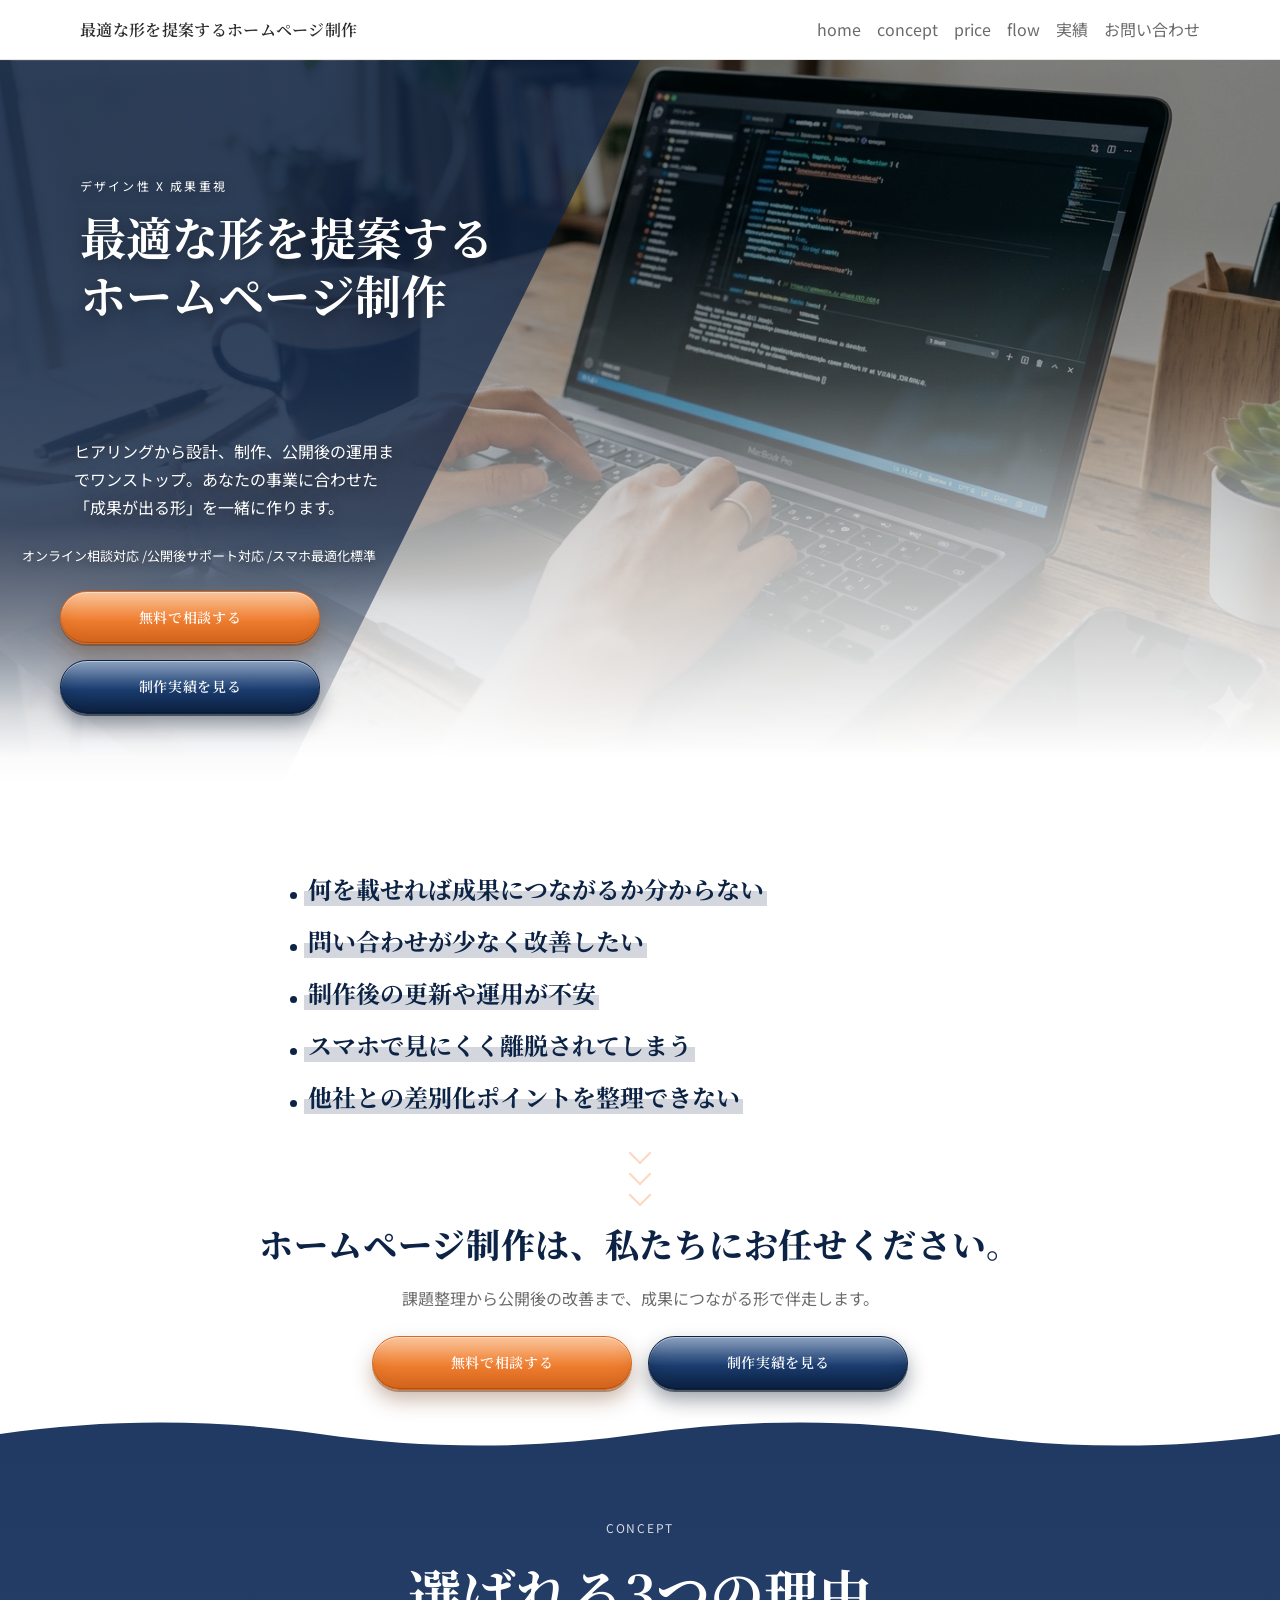
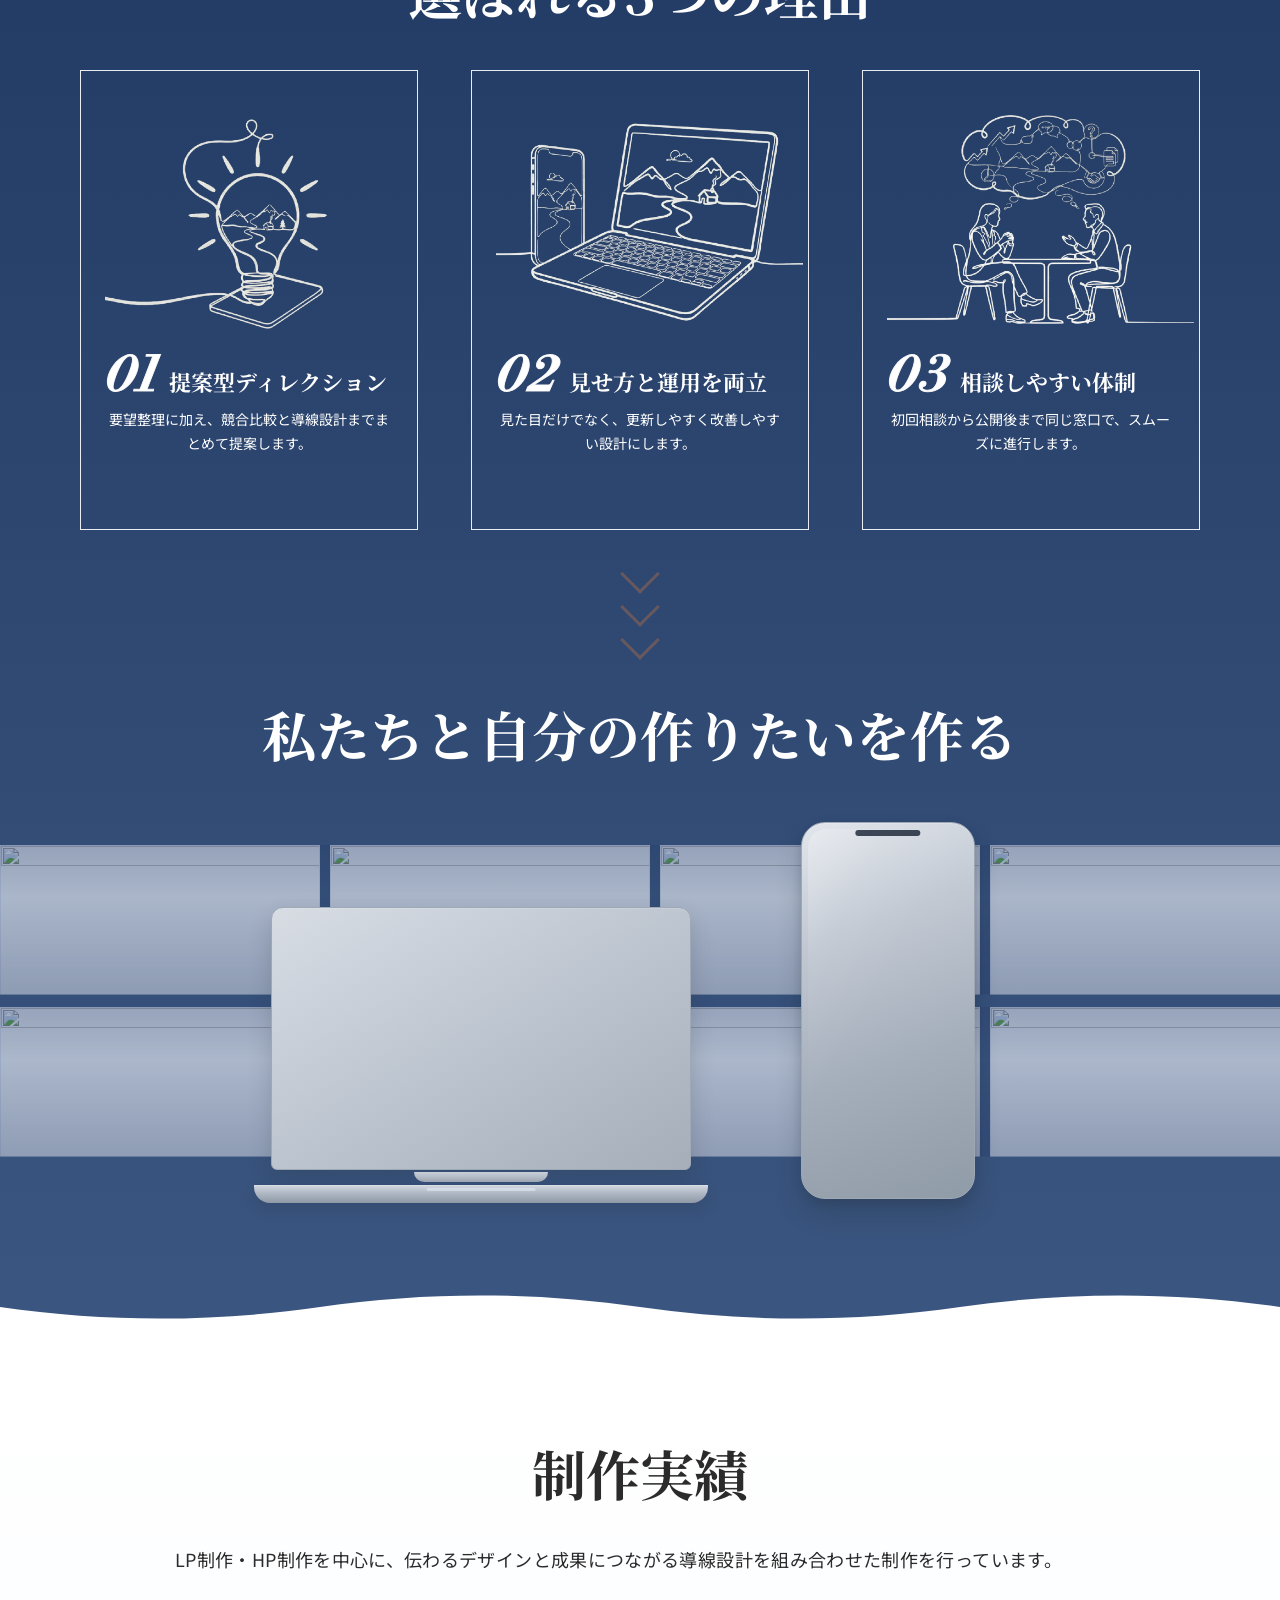
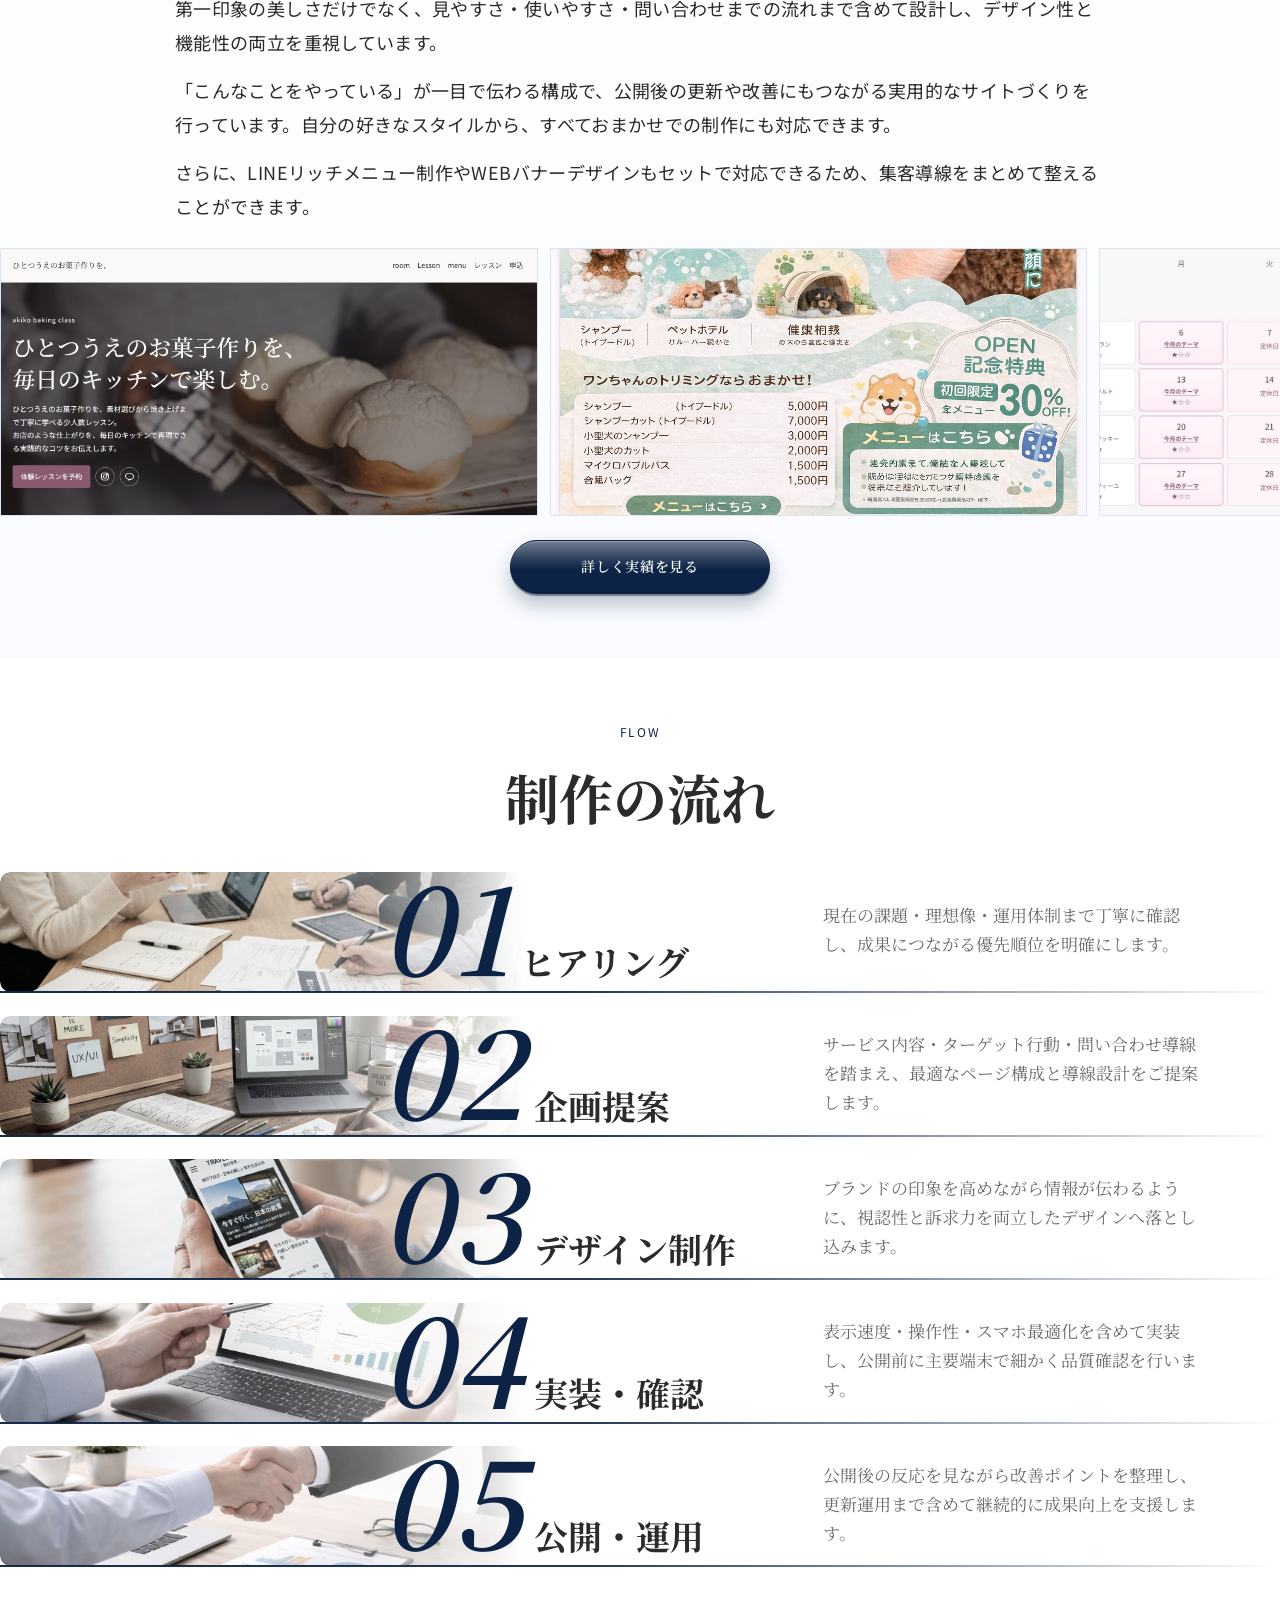
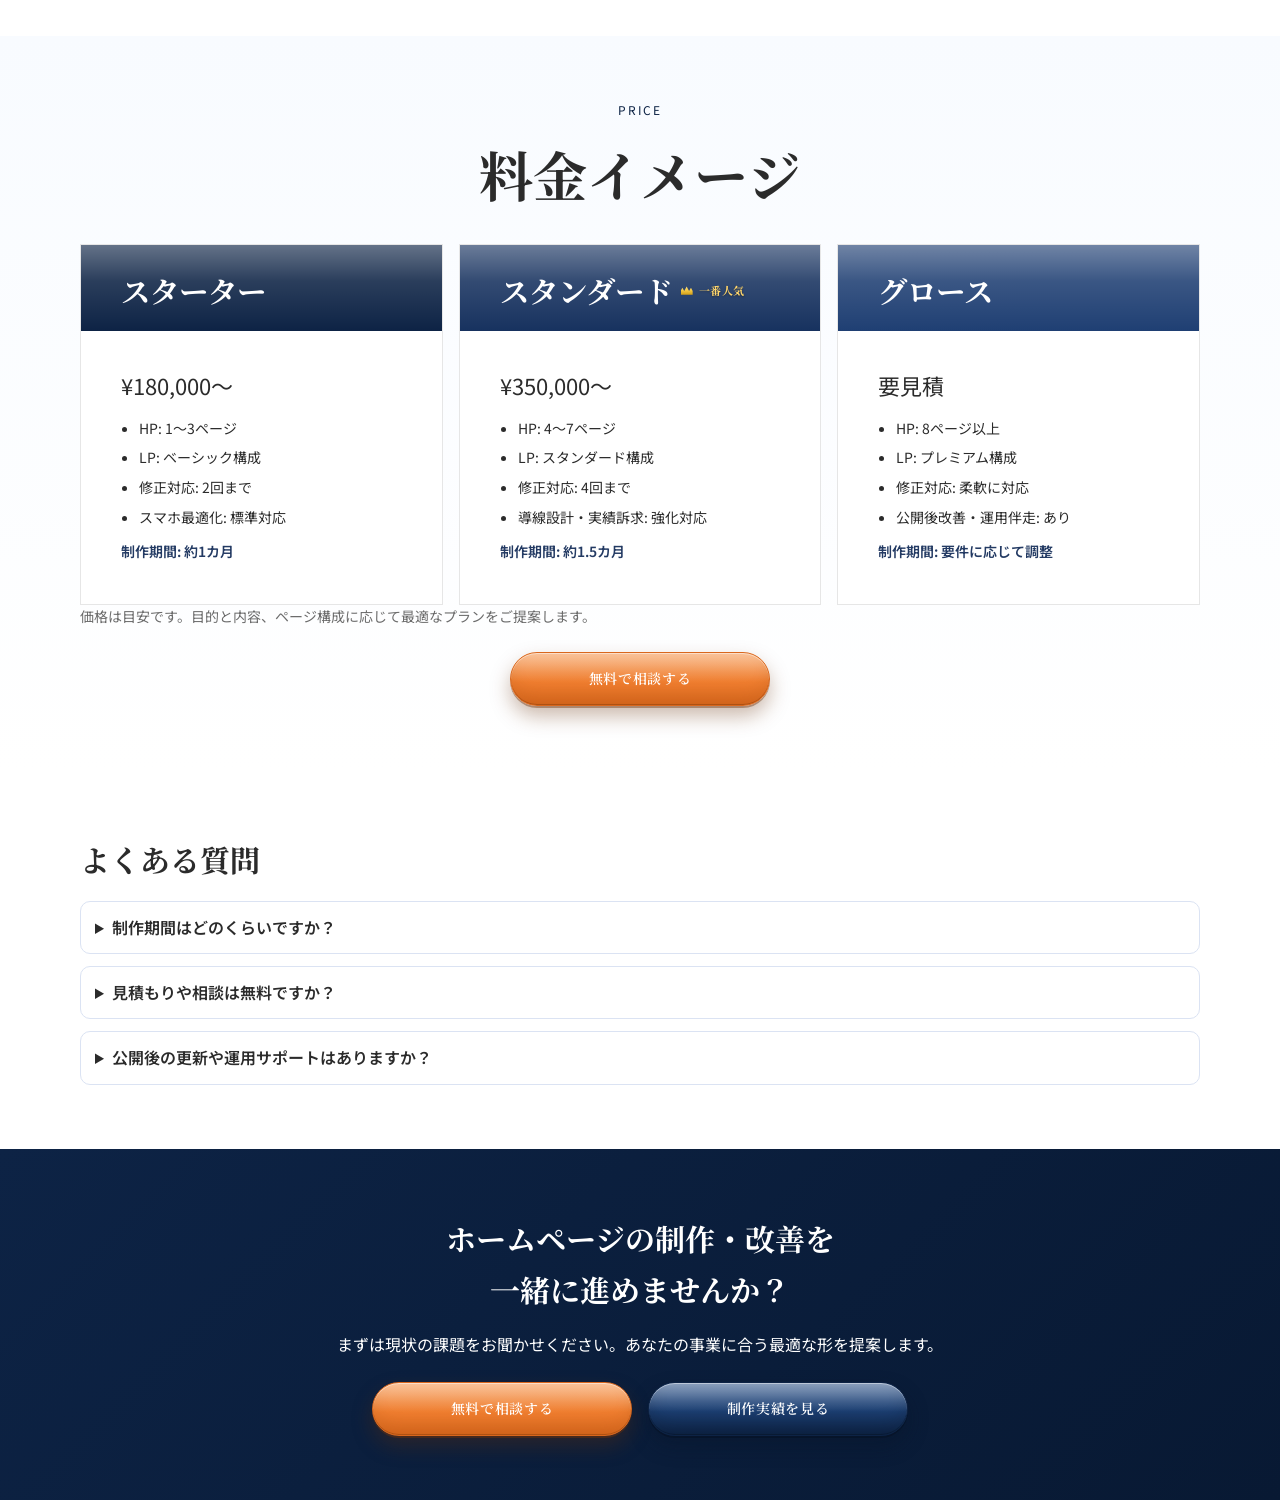
==== commit f58129a2: "Adjust mobile-only hero and text visibility" ====
--- a/index.html
+++ b/index.html
@@ -34,8 +34,8 @@
         <div class="hero-copy">
           <p class="eyebrow">デザイン性 x 成果重視</p>
           <h1>最適な形を提案する<br>ホームページ制作</h1>
-          <p class="lead">ヒアリングから設計、制作、公開後の運用までワンストップ。あなたの事業に合わせた「成果が出る形」を一緒に作ります。</p>
-          <ul class="lp-meta">
+          <p class="lead lead-mobile-hidden">ヒアリングから設計、制作、公開後の運用までワンストップ。あなたの事業に合わせた「成果が出る形」を一緒に作ります。</p>
+          <ul class="lp-meta lp-meta-mobile-hidden">
             <li>オンライン相談対応</li>
             <li>公開後サポート対応</li>
             <li>スマホ最適化標準</li>
@@ -46,15 +46,17 @@
           </div>
         </div>
         <aside class="lp-hero-panel">
-          <h2 class="reveal-on-scroll problem-title">こんなお悩み相談ありませんか？</h2>
-          <div class="problem-layout">
-            <ul class="problem-list">
-              <li class="reveal-on-scroll"><span class="problem-text">何を載せれば成果につながるか分からない</span></li>
-              <li class="reveal-on-scroll"><span class="problem-text">問い合わせが少なく改善したい</span></li>
-              <li class="reveal-on-scroll"><span class="problem-text">制作後の更新や運用が不安</span></li>
-              <li class="reveal-on-scroll"><span class="problem-text">スマホで見にくく離脱されてしまう</span></li>
-              <li class="reveal-on-scroll"><span class="problem-text">他社との差別化ポイントを整理できない</span></li>
-            </ul>
+          <div class="problem-bubble">
+            <h2 class="reveal-on-scroll problem-title">こんなお悩み相談ありませんか？</h2>
+            <div class="problem-layout">
+              <ul class="problem-list">
+                <li class="reveal-on-scroll"><span class="problem-text">何を載せれば成果につながるか分からない</span></li>
+                <li class="reveal-on-scroll"><span class="problem-text">問い合わせが少なく改善したい</span></li>
+                <li class="reveal-on-scroll"><span class="problem-text">制作後の更新や運用が不安</span></li>
+                <li class="reveal-on-scroll"><span class="problem-text">スマホで見にくく離脱されてしまう</span></li>
+                <li class="reveal-on-scroll"><span class="problem-text">他社との差別化ポイントを整理できない</span></li>
+              </ul>
+            </div>
           </div>
           <div class="trust-bridge" aria-label="案内セクション">
             <div class="trust-bridge-inner">
@@ -63,7 +65,7 @@
                 <span></span>
                 <span></span>
               </div>
-              <p class="trust-lead reveal-on-scroll trust-reveal">ホームページ制作は、私たちにお任せください。</p>
+              <p class="trust-lead reveal-on-scroll trust-reveal">ホームページ制作は、<span class="mobile-break"></span>私たちにお任せください。</p>
               <p class="trust-sub reveal-on-scroll trust-reveal">課題整理から公開後の改善まで、成果につながる形で伴走します。</p>
               <div class="hero-actions">
                 <a class="button cta-orange" href="contact.html">無料で相談する</a>
@@ -264,6 +266,11 @@
             <img class="flow-photo" src="flow-1.jpg" alt="ヒアリング工程イメージ" />
             <div class="flow-content">
               <strong><span class="reason-index flow-index">01</span>ヒアリング</strong>
+              <div class="down-arrow flow-mobile-arrow" aria-hidden="true">
+                <span></span>
+                <span></span>
+                <span></span>
+              </div>
               <span>現在の課題・理想像・運用体制まで丁寧に確認し、成果につながる優先順位を明確にします。</span>
             </div>
           </li>
@@ -271,6 +278,11 @@
             <img class="flow-photo" src="flow-2.jpg" alt="企画提案工程イメージ" />
             <div class="flow-content">
               <strong><span class="reason-index flow-index">02</span>企画提案</strong>
+              <div class="down-arrow flow-mobile-arrow" aria-hidden="true">
+                <span></span>
+                <span></span>
+                <span></span>
+              </div>
               <span>サービス内容・ターゲット行動・問い合わせ導線を踏まえ、最適なページ構成と導線設計をご提案します。</span>
             </div>
           </li>
@@ -278,6 +290,11 @@
             <img class="flow-photo" src="flow-3.jpg" alt="デザイン制作工程イメージ" />
             <div class="flow-content">
               <strong><span class="reason-index flow-index">03</span>デザイン制作</strong>
+              <div class="down-arrow flow-mobile-arrow" aria-hidden="true">
+                <span></span>
+                <span></span>
+                <span></span>
+              </div>
               <span>ブランドの印象を高めながら情報が伝わるように、視認性と訴求力を両立したデザインへ落とし込みます。</span>
             </div>
           </li>
@@ -285,6 +302,11 @@
             <img class="flow-photo" src="flow-4.jpg" alt="実装確認工程イメージ" />
             <div class="flow-content">
               <strong><span class="reason-index flow-index">04</span>実装・確認</strong>
+              <div class="down-arrow flow-mobile-arrow" aria-hidden="true">
+                <span></span>
+                <span></span>
+                <span></span>
+              </div>
               <span>表示速度・操作性・スマホ最適化を含めて実装し、公開前に主要端末で細かく品質確認を行います。</span>
             </div>
           </li>
--- a/style.css
+++ b/style.css
@@ -537,6 +537,12 @@
 
 .problem-layout {
   display: block;
+}
+
+.problem-bubble {
+  width: min(760px, 92%);
+  margin: 0 auto;
+  position: relative;
 }
 
 .problem-list {
@@ -1285,6 +1291,10 @@
   animation-delay: 0.4s;
 }
 
+.flow-mobile-arrow {
+  display: none;
+}
+
 .reasons-arrow {
   display: flex;
   justify-content: center;
@@ -1630,21 +1640,85 @@
     right: 0;
   }
 
-  .problem-title {
-    color: #ffffff;
-    text-shadow: 0 2px 10px rgba(0, 0, 0, 0.28);
+  .lp-hero-panel .problem-title {
+    color: #0d2345;
+    text-shadow: none;
+    width: 100%;
+    margin: 0 !important;
+    margin-bottom: 0 !important;
+    padding: 14px 16px 10px;
+    background: transparent;
+    border-radius: 0;
+    font-size: clamp(20px, 5.6vw, 30px);
+    white-space: nowrap;
   }
 
   .problem-list li {
-    color: #ffffff;
-  }
-
-  .problem-list li::before {
-    background: #0d2345;
-  }
-
-  .problem-text {
-    background-image: linear-gradient(transparent 58%, rgba(255, 255, 255, 0.18) 58%);
+    color: #0d2345;
+  }
+
+  .lp-hero-panel .problem-list li::before {
+    background: #ef7e30 !important;
+  }
+
+  .lp-hero-panel .problem-text {
+    background-image: linear-gradient(transparent 58%, rgba(239, 126, 48, 0.6) 58%);
+  }
+
+  .lp-hero-panel .problem-layout {
+    width: 100%;
+    background: transparent;
+    border-radius: 0;
+    padding: 0 16px 20px;
+    margin: 0 0 18px;
+    position: relative;
+    overflow: visible;
+  }
+
+  .lp-hero-panel .problem-bubble {
+    width: 100%;
+    max-width: 100%;
+    margin: 0 auto;
+    background: #ffffff;
+    border-radius: 14px;
+    overflow: visible;
+    box-shadow: 0 8px 18px rgba(6, 18, 36, 0.22);
+    position: relative;
+  }
+
+  .lp-hero-panel .problem-bubble::before,
+  .lp-hero-panel .problem-bubble::after {
+    content: "";
+    position: absolute;
+    border-radius: 999px;
+    background: #ffffff;
+    box-shadow: 0 6px 12px rgba(6, 18, 36, 0.12);
+    pointer-events: none;
+  }
+
+  .lp-hero-panel .problem-bubble::before {
+    width: 24px;
+    height: 24px;
+    left: 28px;
+    bottom: -14px;
+  }
+
+  .lp-hero-panel .problem-bubble::after {
+    width: 14px;
+    height: 14px;
+    left: 18px;
+    bottom: -26px;
+  }
+
+  .lp-hero-panel .problem-list {
+    width: 100%;
+    margin: 0 !important;
+    padding-left: 0 !important;
+    padding-bottom: 0;
+  }
+
+  .lp-hero-panel .problem-list li {
+    padding: 2px 16px 2px 14px;
   }
 
   .lp-hero {
@@ -1737,6 +1811,20 @@
     transform: none;
   }
 
+  .lp-hero-panel .hero-actions {
+    flex-wrap: nowrap;
+    justify-content: center;
+    gap: 8px;
+    margin-bottom: 18px;
+  }
+
+  .lp-hero-panel .hero-actions .button {
+    width: auto;
+    min-width: 148px;
+    padding-left: 14px;
+    padding-right: 14px;
+  }
+
 }
 
 .trust-lead {
@@ -1904,6 +1992,18 @@
 }
 
 @media (max-width: 767px) {
+  .lead-mobile-hidden {
+    display: none;
+  }
+
+  .hero-copy h1 {
+    text-align: center;
+  }
+
+  .lp-meta-mobile-hidden {
+    visibility: hidden;
+  }
+
   .section {
     padding: var(--space-5) 0;
   }
@@ -2006,7 +2106,7 @@
 
   .lp-flow li {
     display: block;
-    text-align: center;
+    text-align: left;
     padding-bottom: 22px;
   }
 
@@ -2019,7 +2119,7 @@
     left: auto;
     top: auto;
     transform: none;
-    width: min(92vw, 680px);
+    width: min(94vw, 720px);
     height: var(--flow-num-size);
     margin: 0 auto;
     border-radius: 0;
@@ -2031,31 +2131,83 @@
   .flow-content {
     grid-column: auto;
     justify-self: auto;
-    text-align: center;
+    text-align: left;
     display: block;
     margin: 0 auto;
-    background: #ffffff;
+    background: linear-gradient(
+      to bottom,
+      rgba(255, 255, 255, 0) 0,
+      rgba(255, 255, 255, 0) calc(var(--flow-num-size) - 6px),
+      #ffffff calc(var(--flow-num-size) - 6px),
+      #ffffff 100%
+    );
     padding: 0 12px 12px;
     width: min(92vw, 680px);
+    position: relative;
   }
 
   .lp-flow li strong {
     min-height: var(--flow-num-size);
-    margin-top: calc(var(--flow-num-size) * -1);
-    align-items: center;
+    margin-top: calc(var(--flow-num-size) * -1 + 2px);
+    display: grid;
+    grid-template-columns: 92px 1fr;
+    column-gap: 18px;
+    align-items: start;
+    justify-content: start;
+    text-align: left;
+    color: #0d2345;
+    text-shadow: none;
+    font-size: clamp(22px, 6vw, 30px);
+    line-height: 1.2;
+    padding: 8px 8px 0 0;
+    background: linear-gradient(to right, rgba(255, 255, 255, 0.92) 0%, rgba(255, 255, 255, 0.80) 44%, rgba(255, 255, 255, 0.46) 100%);
+    position: relative;
+    z-index: 2;
+  }
+
+  .lp-flow .flow-index {
+    color: #0d2345 !important;
+    -webkit-text-fill-color: #0d2345 !important;
+    -webkit-text-stroke: 0 !important;
+    line-height: 0.82 !important;
+    position: relative;
+  }
+
+  .flow-mobile-arrow {
+    display: inline-flex;
+    position: absolute;
+    left: 26px;
+    top: calc(var(--flow-num-size) + 18px);
+    margin: 0;
+    opacity: 0;
+    pointer-events: none;
+    transition: opacity 0.35s ease;
+  }
+
+  .lp-flow li.reveal-on-scroll.is-visible .flow-mobile-arrow {
+    opacity: 1;
+    transition-delay: 0.22s;
+  }
+
+  .lp-final-cta .hero-actions {
+    flex-wrap: nowrap;
     justify-content: center;
-    color: #ffffff;
-    text-shadow: 0 2px 8px rgba(7, 18, 34, 0.52);
-  }
-
-  .lp-flow .flow-index {
-    color: #ffffff !important;
-    -webkit-text-fill-color: #ffffff !important;
-  }
-
-  .lp-flow span {
+    gap: 8px;
+  }
+
+  .lp-final-cta .hero-actions .button {
+    min-width: 148px;
+    padding-left: 14px;
+    padding-right: 14px;
+  }
+
+  .flow-content > span {
+    display: block;
+    margin-top: 0;
     font-size: 16px;
     line-height: 1.75;
+    text-align: left;
+    padding-left: 84px;
   }
 
   .rotating-track img {
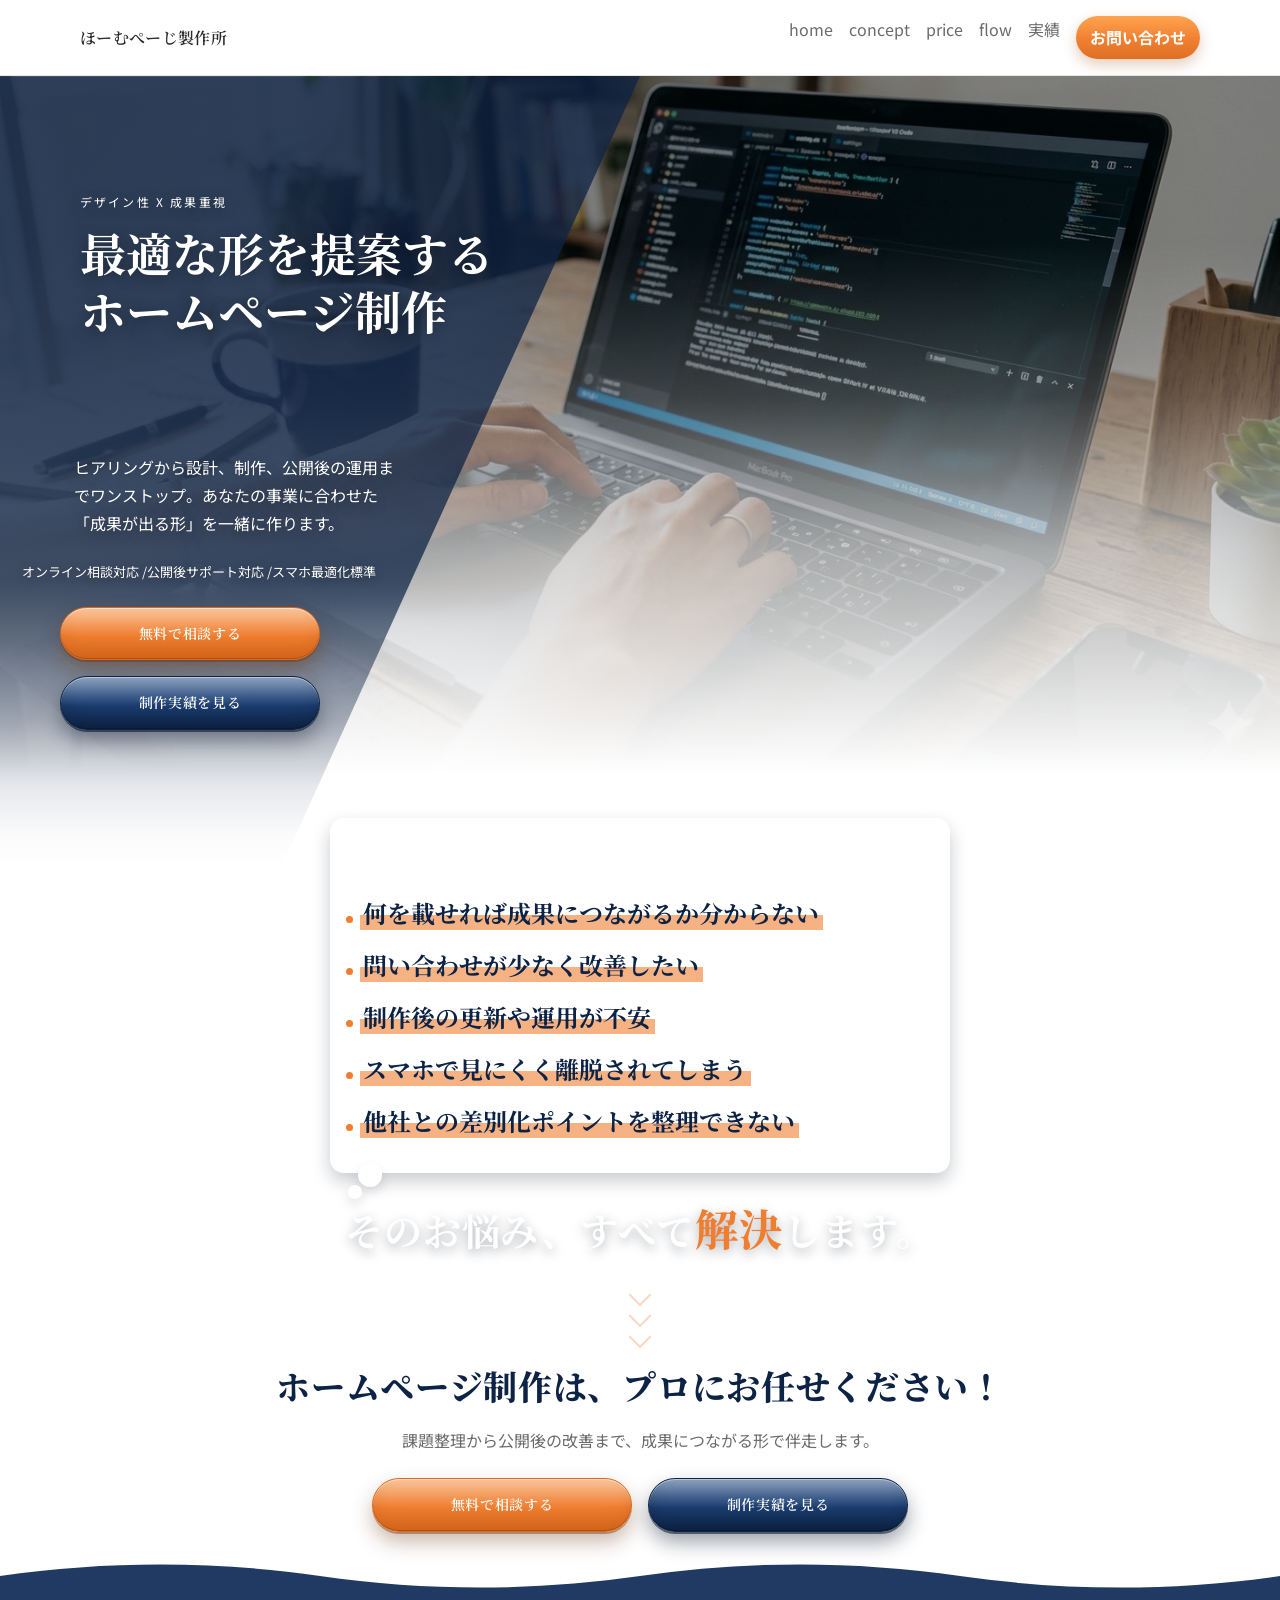
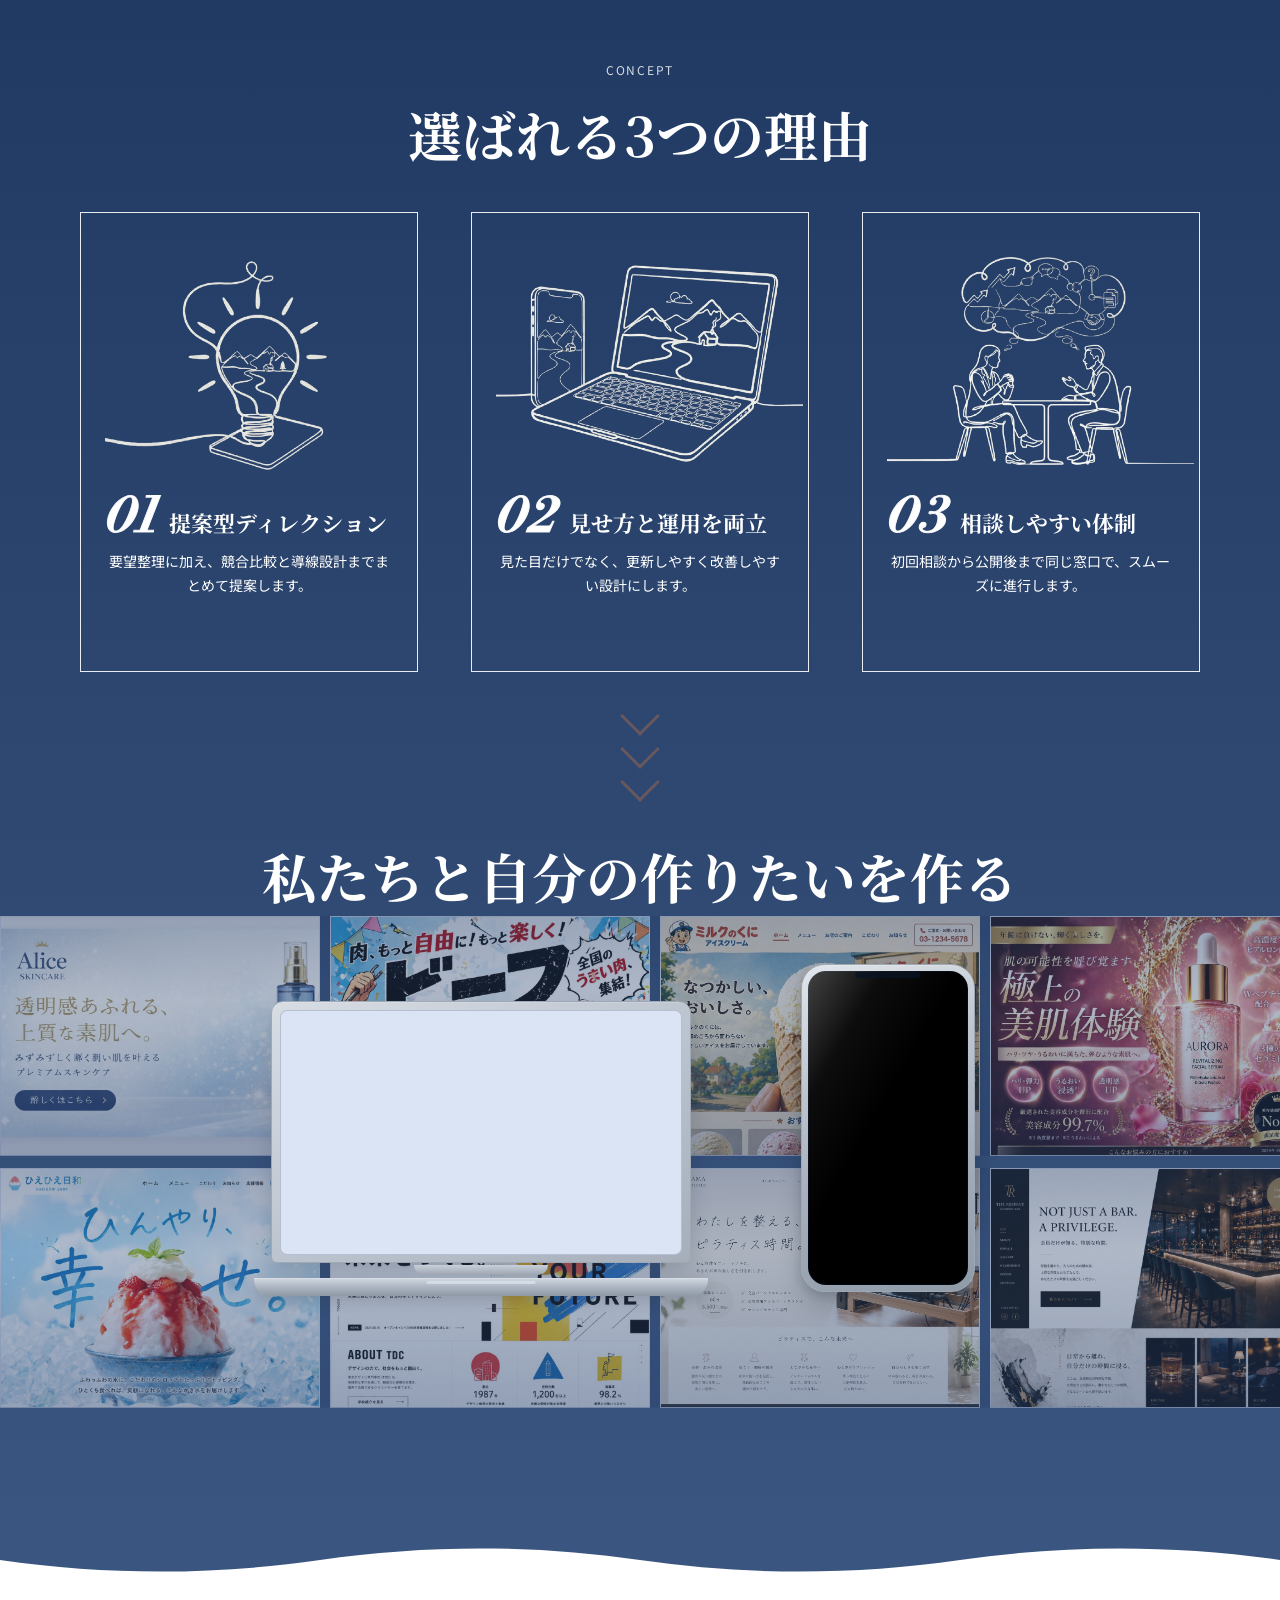
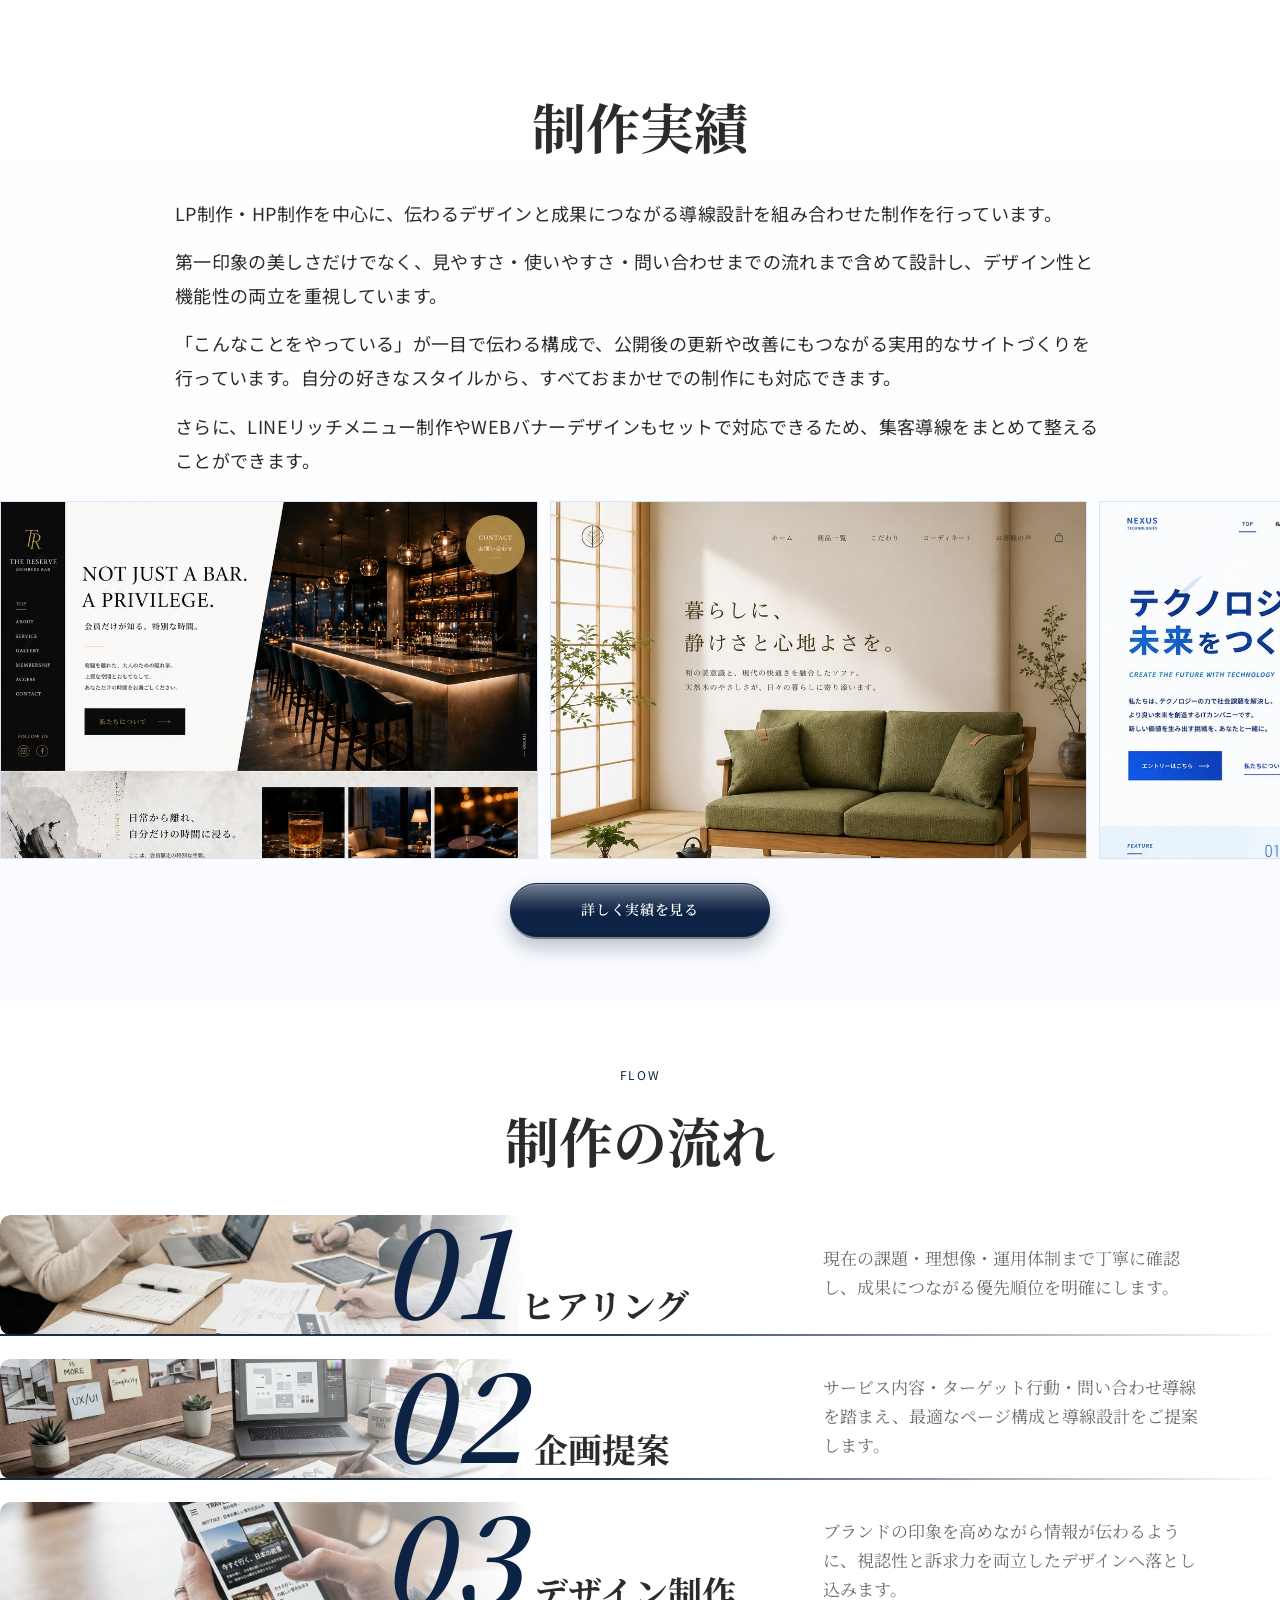
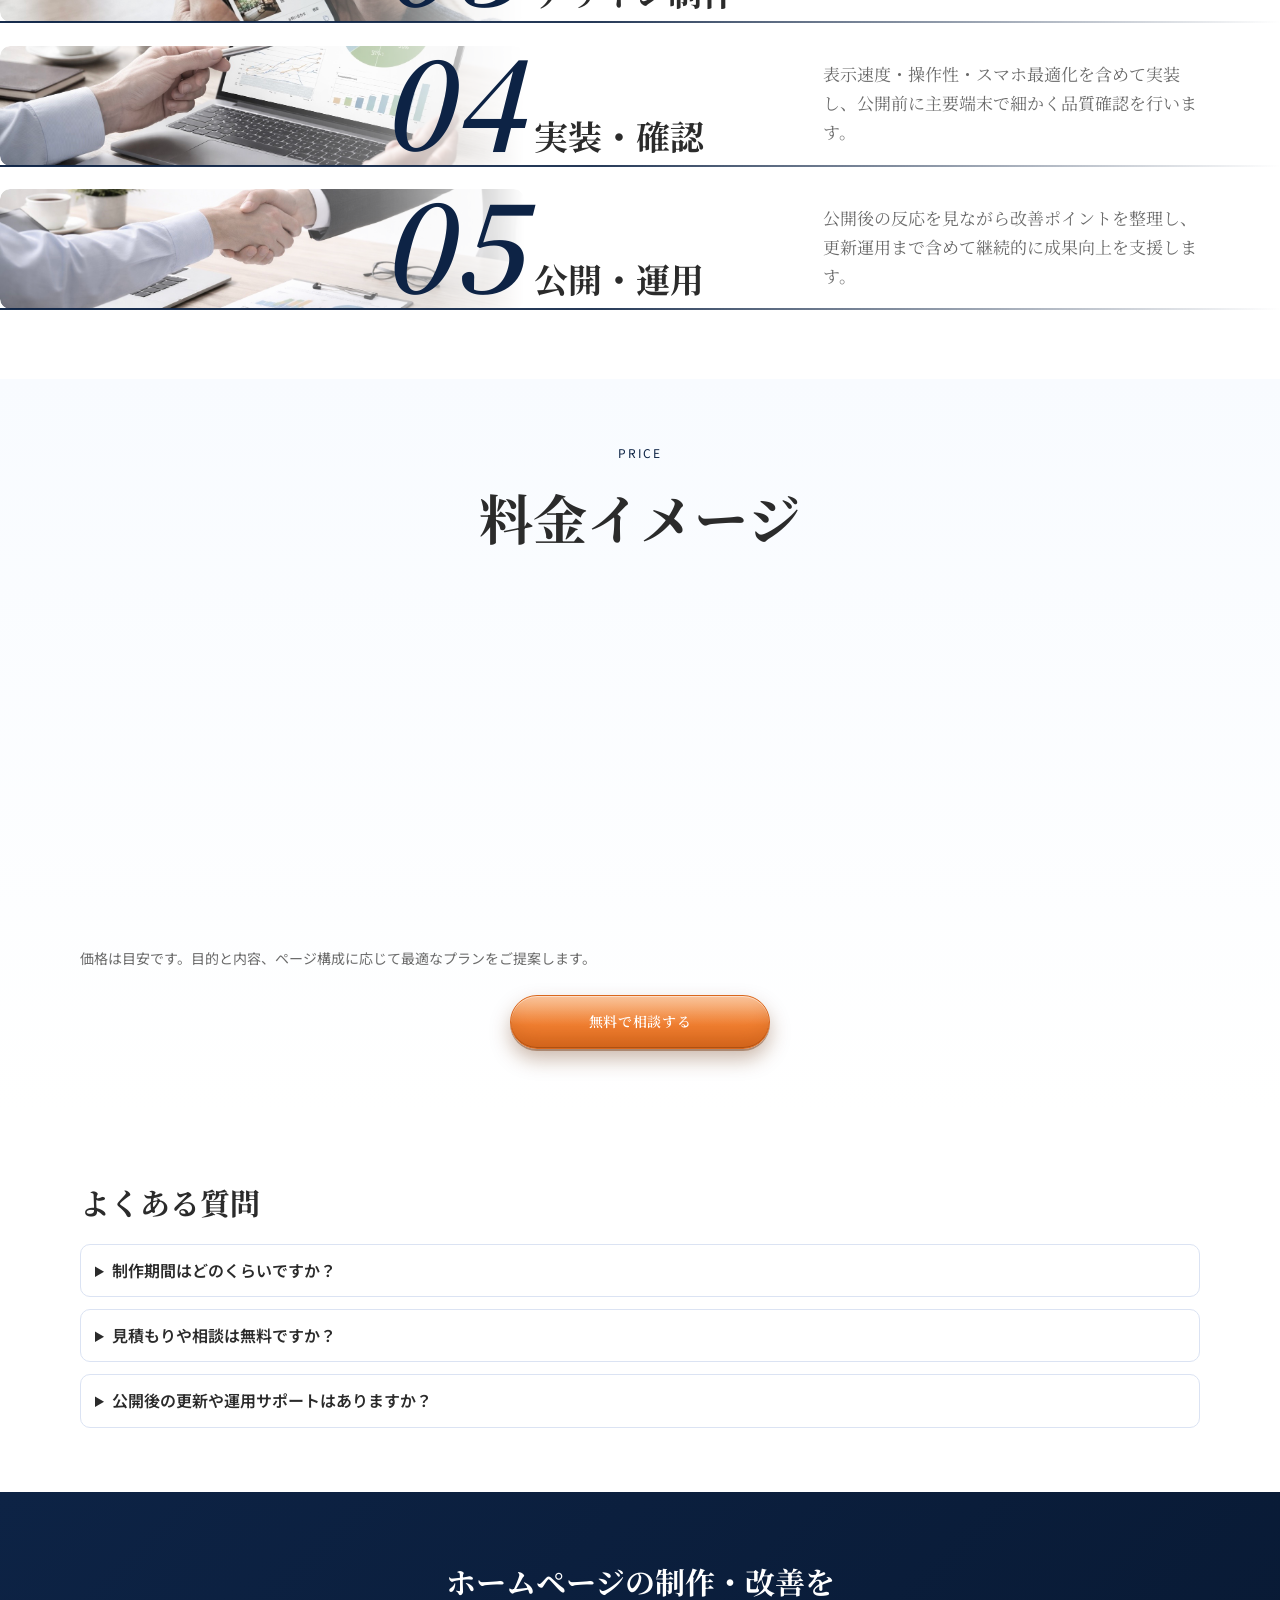
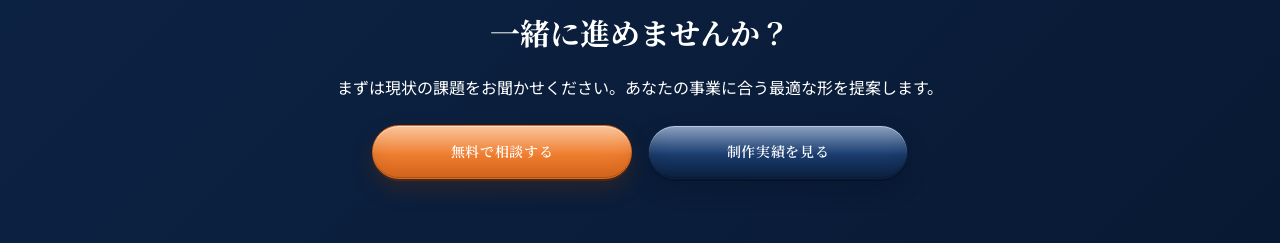
==== commit b2bf98ae: "Update hero visuals, device videos, and gallery layout" ====
--- a/index.html
+++ b/index.html
@@ -10,14 +10,14 @@
 <body>
   <header class="site-header">
     <div class="container header-inner">
-      <a class="logo" href="index.html">最適な形を提案するホームページ制作</a>
+      <a class="logo" href="index.html">ほーむぺーじ製作所</a>
       <nav class="nav" id="site-nav">
         <a href="#top">home</a>
         <a href="#concept">concept</a>
         <a href="#pricing">price</a>
         <a href="#process">flow</a>
         <a href="#works">実績</a>
-        <a href="contact.html">お問い合わせ</a>
+        <a class="nav-contact-btn" href="contact.html">お問い合わせ</a>
       </nav>
       <button class="nav-toggle" type="button" aria-label="メニューを開く" aria-expanded="false" aria-controls="site-nav">
         <span></span>
@@ -58,6 +58,7 @@
               </ul>
             </div>
           </div>
+          <p class="problem-solution-line">そのお悩み、すべて<span class="problem-solution-accent">解決</span>します。</p>
           <div class="trust-bridge" aria-label="案内セクション">
             <div class="trust-bridge-inner">
               <div class="down-arrow" aria-hidden="true">
@@ -65,7 +66,7 @@
                 <span></span>
                 <span></span>
               </div>
-              <p class="trust-lead reveal-on-scroll trust-reveal">ホームページ制作は、<span class="mobile-break"></span>私たちにお任せください。</p>
+              <p class="trust-lead reveal-on-scroll trust-reveal">ホームページ制作は、<span class="mobile-break"></span>プロにお任せください！</p>
               <p class="trust-sub reveal-on-scroll trust-reveal">課題整理から公開後の改善まで、成果につながる形で伴走します。</p>
               <div class="hero-actions">
                 <a class="button cta-orange" href="contact.html">無料で相談する</a>
@@ -131,26 +132,26 @@
             </div>
             <div class="showcase-rotating-row reverse">
               <div class="showcase-rotating-track">
-                <img src="showcase-1.jpg" alt="" />
-                <img src="showcase-2.jpg" alt="" />
-                <img src="showcase-3.jpg" alt="" />
-                <img src="showcase-4.jpg" alt="" />
-                <img src="showcase-5.jpg" alt="" />
-                <img src="showcase-6.jpg" alt="" />
-                <img src="showcase-7.jpg" alt="" />
-                <img src="showcase-8.jpg" alt="" />
-                <img src="showcase-9.jpg" alt="" />
-                <img src="showcase-10.jpg" alt="" />
-                <img src="showcase-1.jpg" alt="" />
-                <img src="showcase-2.jpg" alt="" />
-                <img src="showcase-3.jpg" alt="" />
-                <img src="showcase-4.jpg" alt="" />
-                <img src="showcase-5.jpg" alt="" />
-                <img src="showcase-6.jpg" alt="" />
-                <img src="showcase-7.jpg" alt="" />
-                <img src="showcase-8.jpg" alt="" />
-                <img src="showcase-9.jpg" alt="" />
-                <img src="showcase-10.jpg" alt="" />
+                <img src="showcase-11.jpg" alt="" />
+                <img src="showcase-12.jpg" alt="" />
+                <img src="showcase-13.jpg" alt="" />
+                <img src="showcase-14.jpg" alt="" />
+                <img src="showcase-15.jpg" alt="" />
+                <img src="showcase-16.jpg" alt="" />
+                <img src="showcase-17.jpg" alt="" />
+                <img src="showcase-18.jpg" alt="" />
+                <img src="showcase-19.jpg" alt="" />
+                <img src="showcase-20.jpg" alt="" />
+                <img src="showcase-11.jpg" alt="" />
+                <img src="showcase-12.jpg" alt="" />
+                <img src="showcase-13.jpg" alt="" />
+                <img src="showcase-14.jpg" alt="" />
+                <img src="showcase-15.jpg" alt="" />
+                <img src="showcase-16.jpg" alt="" />
+                <img src="showcase-17.jpg" alt="" />
+                <img src="showcase-18.jpg" alt="" />
+                <img src="showcase-19.jpg" alt="" />
+                <img src="showcase-20.jpg" alt="" />
               </div>
             </div>
             <div class="showcase-rotating-row mobile-extra">
@@ -179,50 +180,40 @@
             </div>
             <div class="showcase-rotating-row reverse mobile-extra">
               <div class="showcase-rotating-track">
-                <img src="showcase-1.jpg" alt="" />
-                <img src="showcase-2.jpg" alt="" />
-                <img src="showcase-3.jpg" alt="" />
-                <img src="showcase-4.jpg" alt="" />
-                <img src="showcase-5.jpg" alt="" />
-                <img src="showcase-6.jpg" alt="" />
-                <img src="showcase-7.jpg" alt="" />
-                <img src="showcase-8.jpg" alt="" />
-                <img src="showcase-9.jpg" alt="" />
-                <img src="showcase-10.jpg" alt="" />
-                <img src="showcase-1.jpg" alt="" />
-                <img src="showcase-2.jpg" alt="" />
-                <img src="showcase-3.jpg" alt="" />
-                <img src="showcase-4.jpg" alt="" />
-                <img src="showcase-5.jpg" alt="" />
-                <img src="showcase-6.jpg" alt="" />
-                <img src="showcase-7.jpg" alt="" />
-                <img src="showcase-8.jpg" alt="" />
-                <img src="showcase-9.jpg" alt="" />
-                <img src="showcase-10.jpg" alt="" />
+                <img src="showcase-11.jpg" alt="" />
+                <img src="showcase-12.jpg" alt="" />
+                <img src="showcase-13.jpg" alt="" />
+                <img src="showcase-14.jpg" alt="" />
+                <img src="showcase-15.jpg" alt="" />
+                <img src="showcase-16.jpg" alt="" />
+                <img src="showcase-17.jpg" alt="" />
+                <img src="showcase-18.jpg" alt="" />
+                <img src="showcase-19.jpg" alt="" />
+                <img src="showcase-20.jpg" alt="" />
+                <img src="showcase-11.jpg" alt="" />
+                <img src="showcase-12.jpg" alt="" />
+                <img src="showcase-13.jpg" alt="" />
+                <img src="showcase-14.jpg" alt="" />
+                <img src="showcase-15.jpg" alt="" />
+                <img src="showcase-16.jpg" alt="" />
+                <img src="showcase-17.jpg" alt="" />
+                <img src="showcase-18.jpg" alt="" />
+                <img src="showcase-19.jpg" alt="" />
+                <img src="showcase-20.jpg" alt="" />
               </div>
             </div>
           </div>
           <h2 class="reasons-title reveal-on-scroll create-title">私たちと<br class="mobile-break">自分の作りたいを作る</h2>
           <div class="pc-mockup reveal-on-scroll" aria-label="パソコン表示イメージ">
             <div class="pc-screen">
-              <img
-                class="device-rotator"
-                src="pc-1.jpg"
-                data-frames="pc-1.jpg,pc-2.jpg,pc-3.jpg,pc-4.jpg,pc-5.jpg"
-                alt="パソコン画面イメージ"
-              />
+              <video class="device-video" src="pc-showcase.mp4" autoplay muted loop playsinline preload="metadata" aria-label="パソコン画面イメージ"></video>
             </div>
             <div class="pc-stand" aria-hidden="true"></div>
             <div class="pc-base" aria-hidden="true"></div>
           </div>
           <div class="phone-mockup reveal-on-scroll" aria-label="スマートフォン表示イメージ">
             <div class="phone-notch" aria-hidden="true"></div>
-            <img
-              class="device-rotator"
-              src="phone-1.jpg"
-              data-frames="phone-1.jpg,phone-2.jpg,phone-3.jpg,phone-4.jpg,phone-5.jpg"
-              alt="スマートフォン画面イメージ"
-            />
+            <video class="device-video" src="phone-showcase.mp4" autoplay muted loop playsinline preload="metadata" aria-label="スマートフォン画面イメージ"></video>
           </div>
         </div>
       </div>
--- a/style.css
+++ b/style.css
@@ -178,6 +178,18 @@
 .nav a[aria-current="page"] {
   color: var(--text);
   font-weight: 600;
+}
+
+.nav .nav-contact-btn {
+  display: inline-flex;
+  align-items: center;
+  justify-content: center;
+  padding: 8px 14px;
+  border-radius: 999px;
+  background: linear-gradient(180deg, #ffa34f 0%, #ef7e30 58%, #dd6f25 100%);
+  color: #ffffff;
+  font-weight: 700;
+  box-shadow: 0 6px 14px rgba(164, 79, 20, 0.28);
 }
 
 .hero {
@@ -610,6 +622,101 @@
 
 .problem-list li:nth-child(5) {
   transition-delay: 0.32s;
+}
+
+/* Match desktop bubble appearance to mobile bubble design */
+.lp-hero-panel .problem-title {
+  color: #0d2345;
+  text-shadow: none;
+  width: 100%;
+  margin: 0 !important;
+  margin-bottom: 0 !important;
+  padding: 14px 16px 10px;
+  background: transparent;
+  border-radius: 0;
+  font-size: clamp(20px, 5.6vw, 30px);
+  white-space: nowrap;
+}
+
+.lp-hero-panel .problem-list li::before {
+  background: #ef7e30 !important;
+}
+
+.lp-hero-panel .problem-text {
+  background-image: linear-gradient(transparent 58%, rgba(239, 126, 48, 0.6) 58%);
+}
+
+.lp-hero-panel .problem-layout {
+  width: 100%;
+  background: transparent;
+  border-radius: 0;
+  padding: 0 16px 20px;
+  margin: 0 0 18px;
+  position: relative;
+  overflow: visible;
+}
+
+.lp-hero-panel .problem-bubble {
+  width: min(620px, 84%);
+  max-width: 100%;
+  margin: 0 auto;
+  background: #ffffff;
+  border-radius: 14px;
+  overflow: visible;
+  box-shadow: 0 8px 18px rgba(6, 18, 36, 0.22);
+  position: relative;
+}
+
+.lp-hero-panel .problem-bubble::before,
+.lp-hero-panel .problem-bubble::after {
+  content: "";
+  position: absolute;
+  border-radius: 999px;
+  background: #ffffff;
+  box-shadow: 0 6px 12px rgba(6, 18, 36, 0.12);
+  pointer-events: none;
+}
+
+.lp-hero-panel .problem-bubble::before {
+  width: 24px;
+  height: 24px;
+  left: 28px;
+  bottom: -14px;
+}
+
+.lp-hero-panel .problem-bubble::after {
+  width: 14px;
+  height: 14px;
+  left: 18px;
+  bottom: -26px;
+}
+
+.lp-hero-panel .problem-list {
+  width: 100%;
+  margin: 0 !important;
+  padding-left: 0 !important;
+  padding-bottom: 0;
+}
+
+.lp-hero-panel .problem-list li {
+  padding: 2px 16px 2px 14px;
+}
+
+.problem-solution-line {
+  margin: 16px auto 18px;
+  text-align: center;
+  color: #ffffff;
+  font-family: "Noto Serif JP", "Yu Mincho", "Hiragino Mincho ProN", serif;
+  font-size: clamp(24px, 3.2vw, 38px);
+  font-weight: 700;
+  letter-spacing: 0.02em;
+  text-shadow: 0 4px 12px rgba(6, 18, 36, 0.34);
+}
+
+.problem-solution-accent {
+  color: #ef7e30;
+  font-size: 1.14em;
+  font-weight: 800;
 }
 
 .lp-cards {
@@ -1313,7 +1420,7 @@
   margin-top: 56px;
   position: relative;
   isolation: isolate;
-  padding-bottom: 20px;
+  padding-bottom: 180px;
   min-height: 0;
   display: grid;
   grid-template-columns: 1fr auto auto 1fr;
@@ -1332,15 +1439,18 @@
 }
 
 .showcase-rotating-bg {
+  --showcase-row-h: clamp(168px, 18.75vw, 255px);
   position: absolute;
   left: 50%;
-  top: 68px;
+  top: 52px;
   width: 100vw;
-  height: calc(100% - 68px);
+  height: calc((var(--showcase-row-h) * 2) + 12px + 24px);
   transform: translateX(-50%);
   display: grid;
-  align-content: center;
+  align-content: start;
   gap: 12px;
+  padding-top: 12px;
+  padding-bottom: 12px;
   z-index: 0;
   pointer-events: none;
   overflow: hidden;
@@ -1351,7 +1461,7 @@
   position: relative;
   width: 100%;
   max-width: 100vw;
-  height: clamp(92px, 13vw, 150px);
+  height: var(--showcase-row-h);
   margin-left: 0;
   overflow: hidden;
   transform-origin: center center;
@@ -1363,6 +1473,11 @@
   display: block;
 }
 
+.showcase-rotating-row,
+.showcase-rotating-row.reverse {
+  align-items: start;
+}
+
 .showcase-rotating-row.mobile-extra {
   display: none;
 }
@@ -1386,7 +1501,10 @@
 .showcase-rotating-track img {
   width: clamp(220px, 25vw, 340px);
   aspect-ratio: 4 / 3;
-  object-fit: cover;
+  object-fit: contain;
+  box-sizing: border-box;
+  display: block;
+  height: auto;
   border-radius: 0;
   flex: 0 0 auto;
   position: relative;
@@ -1453,7 +1571,8 @@
     inset 0 1px 0 rgba(255, 255, 255, 0.12);
 }
 
-.pc-screen img {
+.pc-screen img,
+.pc-screen video {
   width: 100%;
   height: 100%;
   object-fit: cover;
@@ -1504,7 +1623,7 @@
   right: auto;
   bottom: auto;
   width: clamp(122px, 15vw, 174px);
-  aspect-ratio: 9 / 19.5;
+  aspect-ratio: 9 / 17;
   border-radius: 24px;
   padding: 6px;
   background:
@@ -1519,7 +1638,8 @@
   margin: 0 0 4px;
 }
 
-.phone-mockup img {
+.phone-mockup img,
+.phone-mockup video {
   width: 100%;
   height: 100%;
   object-fit: cover;
@@ -1527,6 +1647,17 @@
   display: block;
   background: #dbe4f5;
   border: 1px solid rgba(10, 24, 46, 0.45);
+}
+
+.device-video {
+  object-fit: contain !important;
+  background: #0b1629;
+}
+
+.phone-mockup .device-video {
+  object-fit: cover !important;
+  object-position: center;
+  background: #000000;
 }
 
 .phone-notch {
@@ -1754,7 +1885,7 @@
     grid-template-columns: 1fr;
     justify-items: center;
     row-gap: 16px;
-    padding-bottom: 0;
+    padding-bottom: 120px;
     min-height: 0;
   }
 
@@ -1861,7 +1992,7 @@
 
 .rotating-track img {
   width: clamp(400px, 42vw, 640px);
-  aspect-ratio: 18 / 9;
+  aspect-ratio: 3 / 2;
   object-fit: cover;
   border-radius: 0;
   flex: 0 0 auto;
@@ -2078,12 +2209,14 @@
   }
 
   .showcase-rotating-bg {
+    --showcase-row-h: clamp(144px, 39vw, 203px);
     opacity: 0.56;
     gap: 10px;
+    height: calc((var(--showcase-row-h) * 4) + (10px * 3) + 24px);
   }
 
   .showcase-rotating-row {
-    height: clamp(88px, 24vw, 130px);
+    height: var(--showcase-row-h);
   }
 
   .showcase-rotating-row.mobile-extra {
@@ -2092,6 +2225,12 @@
 
   .showcase-rotating-track img {
     width: clamp(190px, 52vw, 270px);
+  }
+
+  .problem-solution-line {
+    font-size: clamp(18px, 4.6vw, 24px);
+    white-space: nowrap;
+    letter-spacing: 0.01em;
   }
 
   .works-copy {
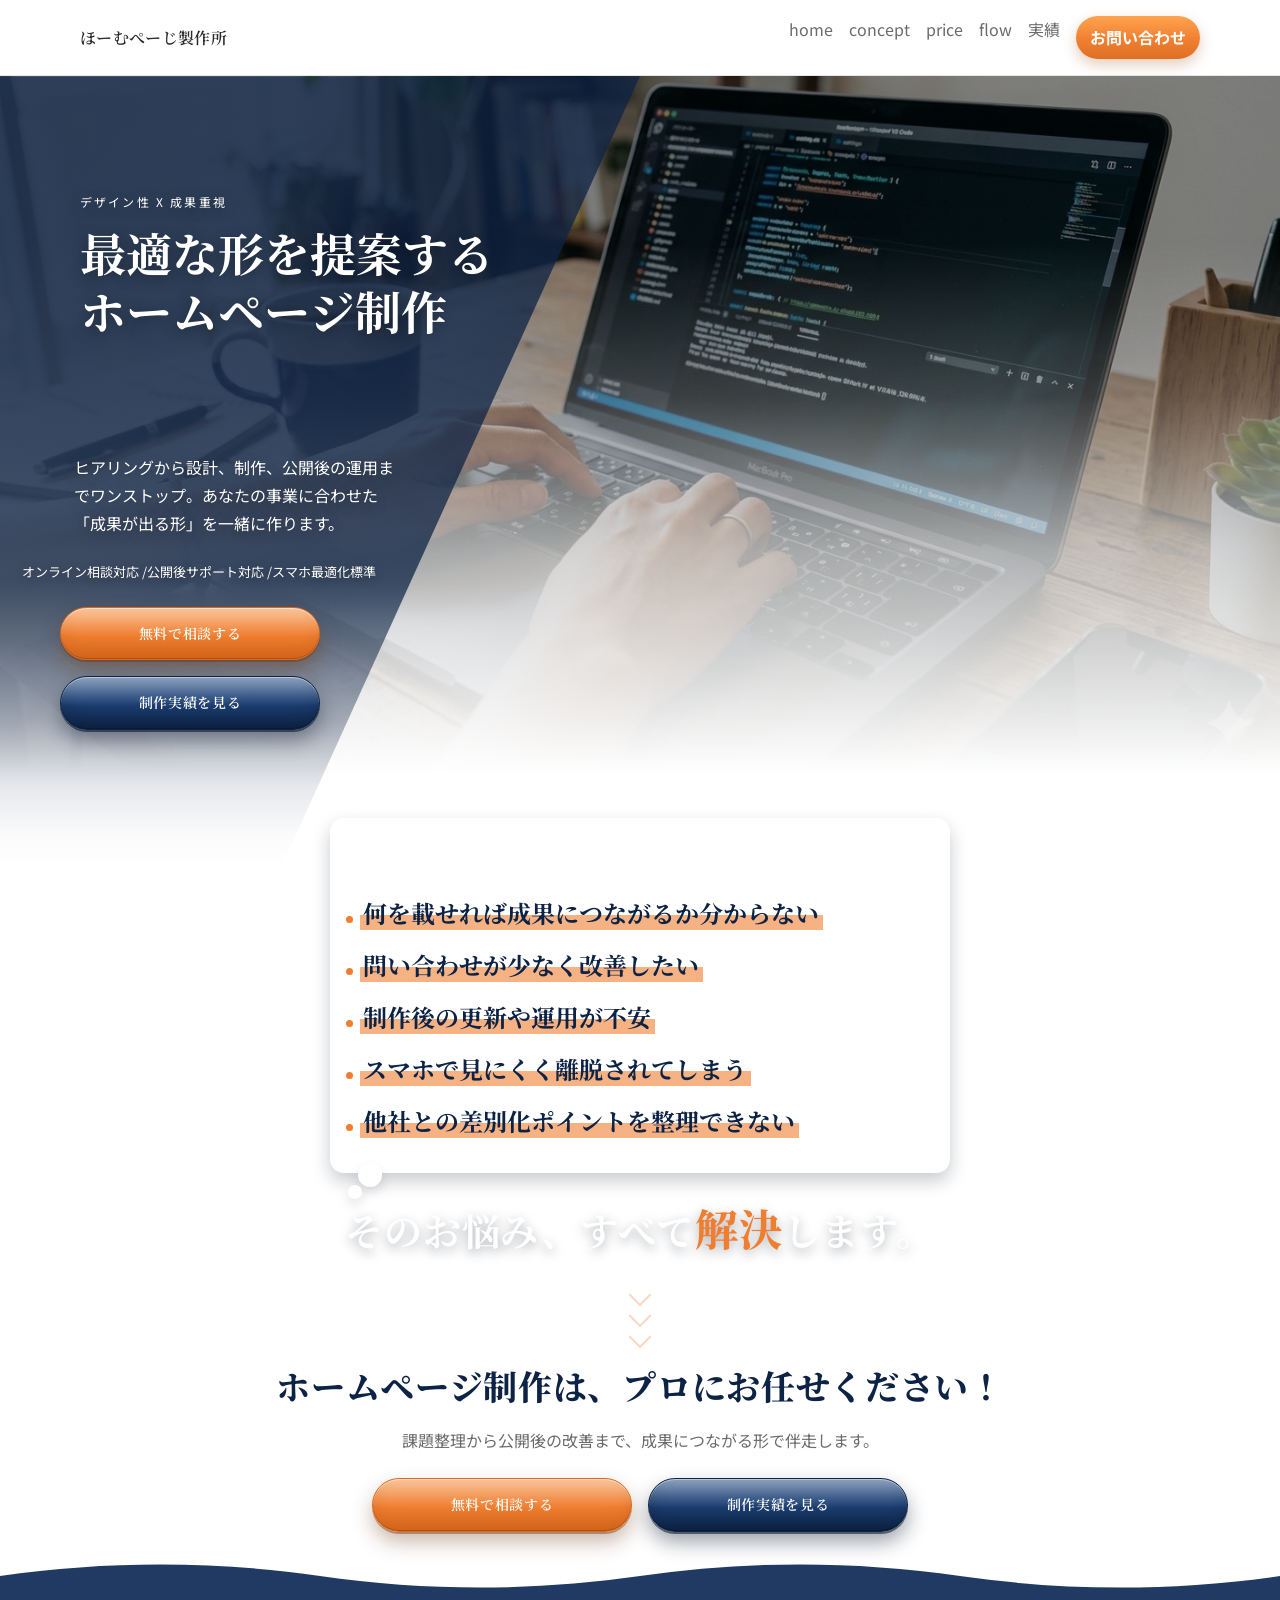
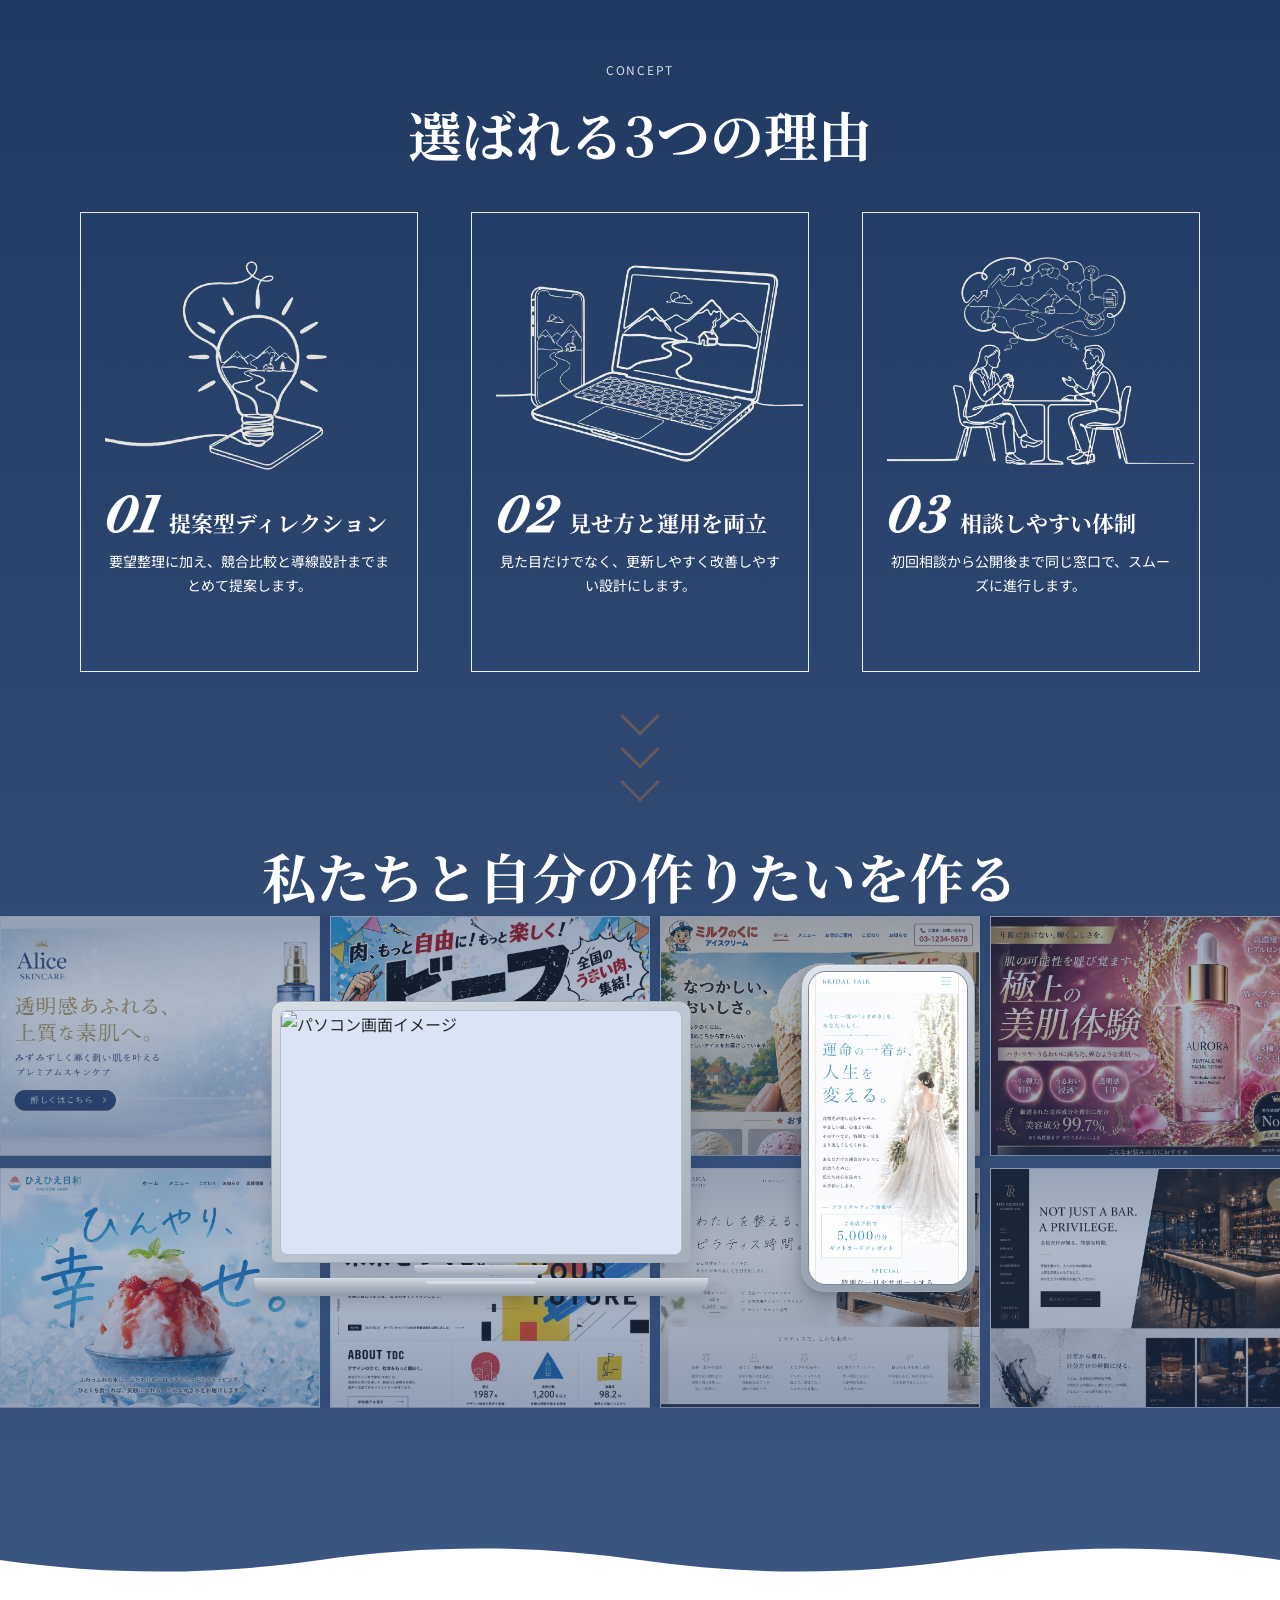
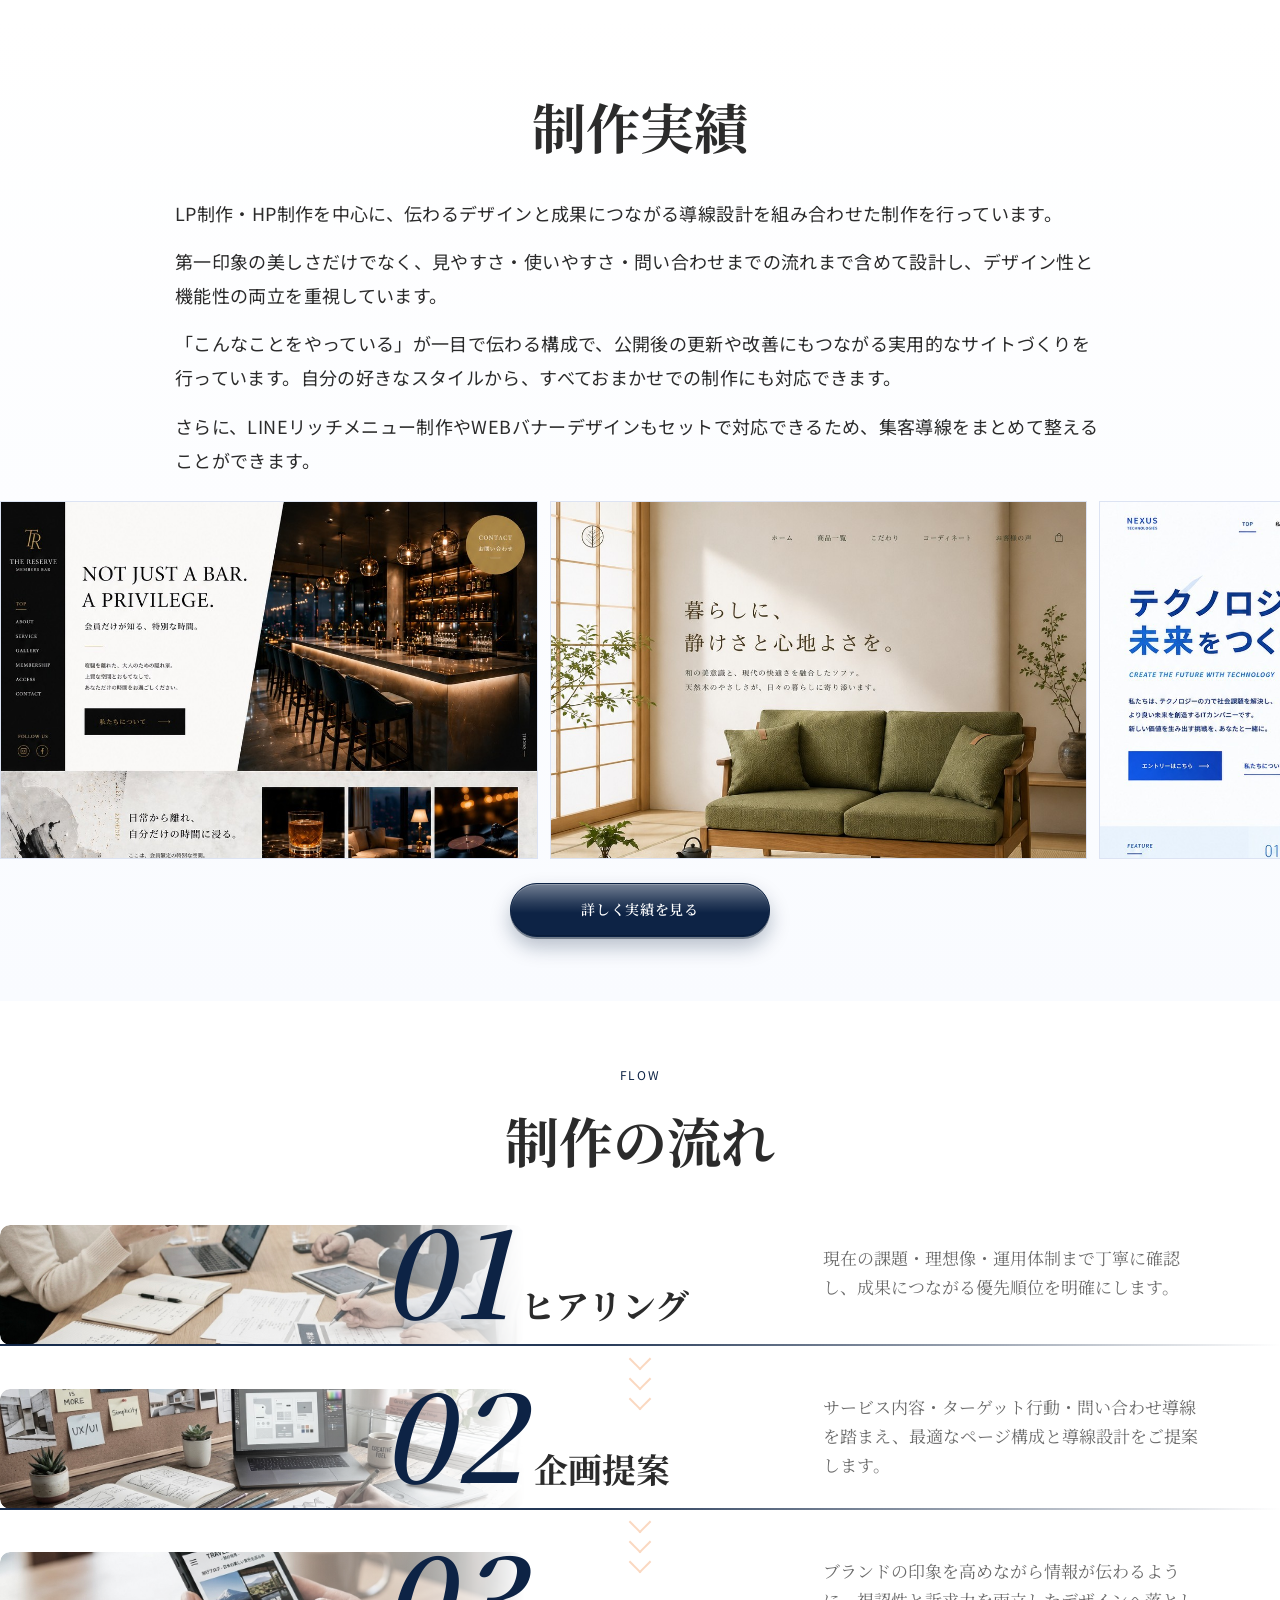
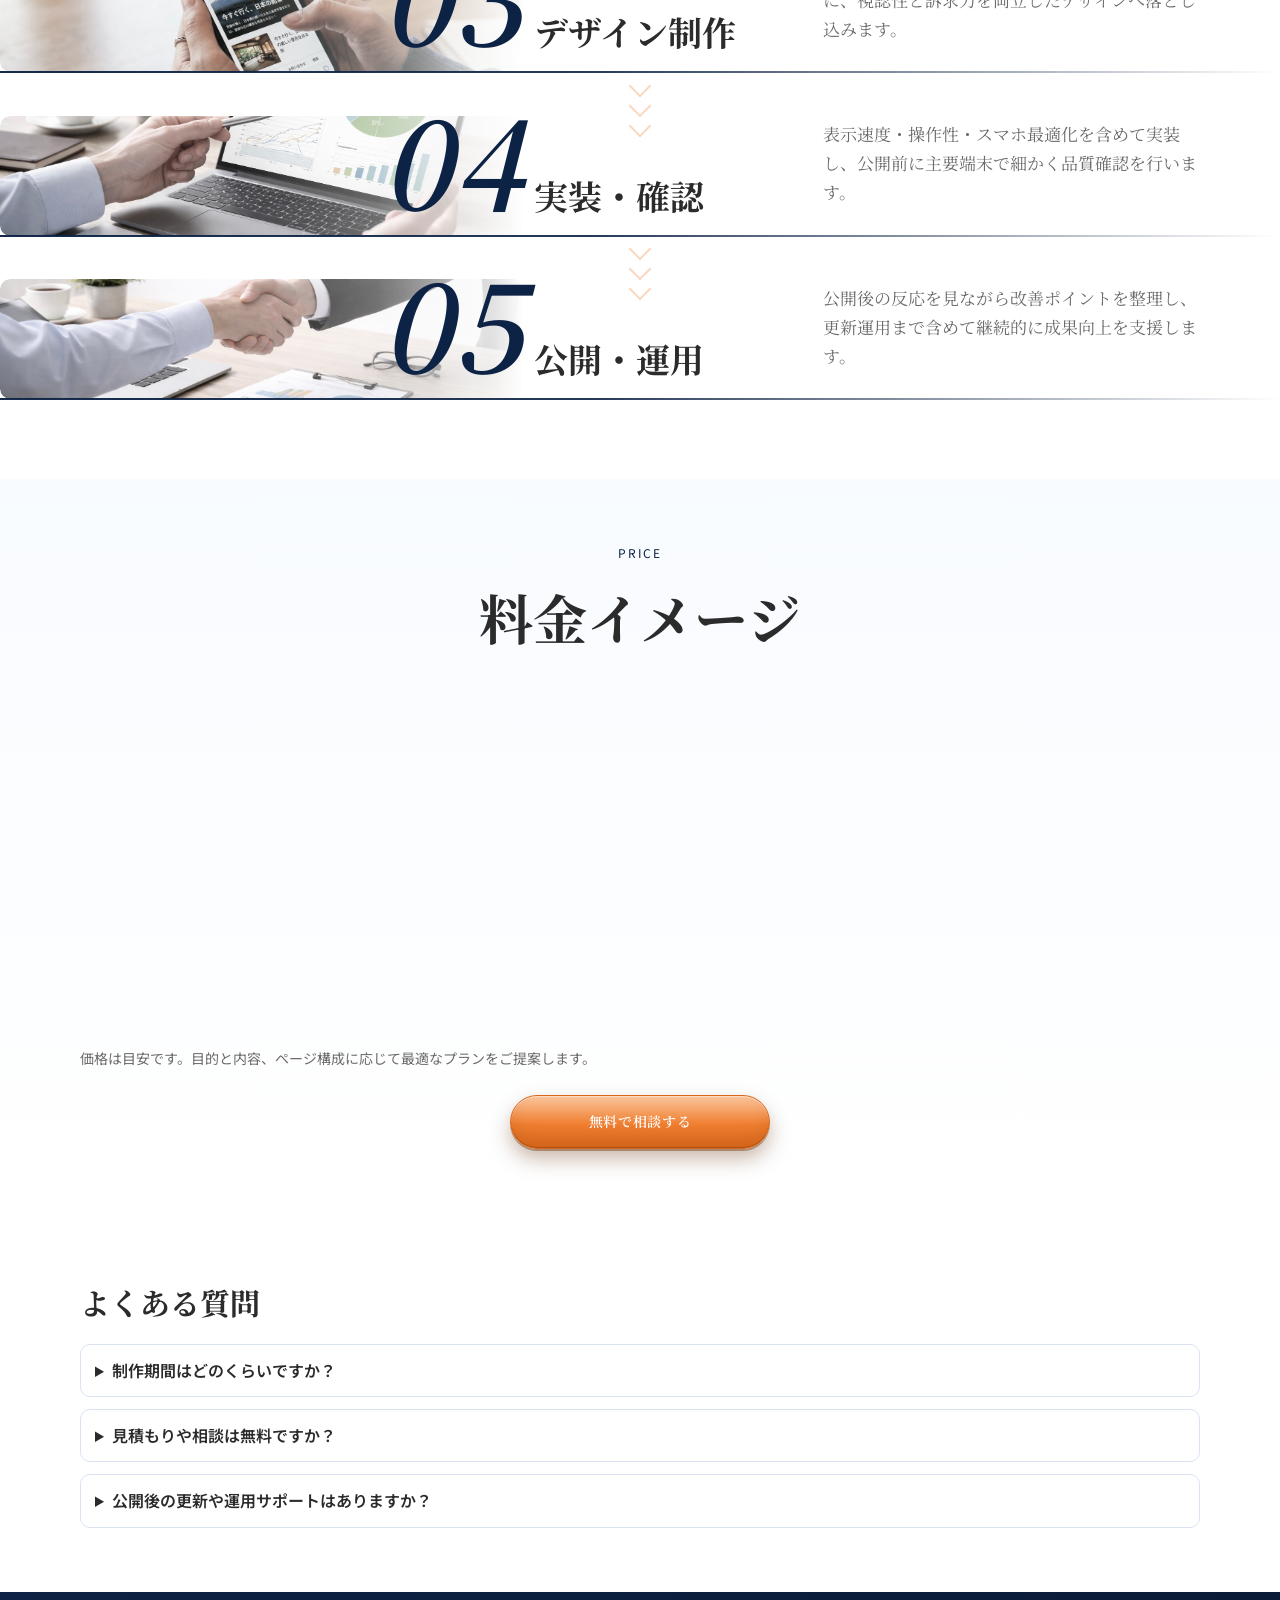
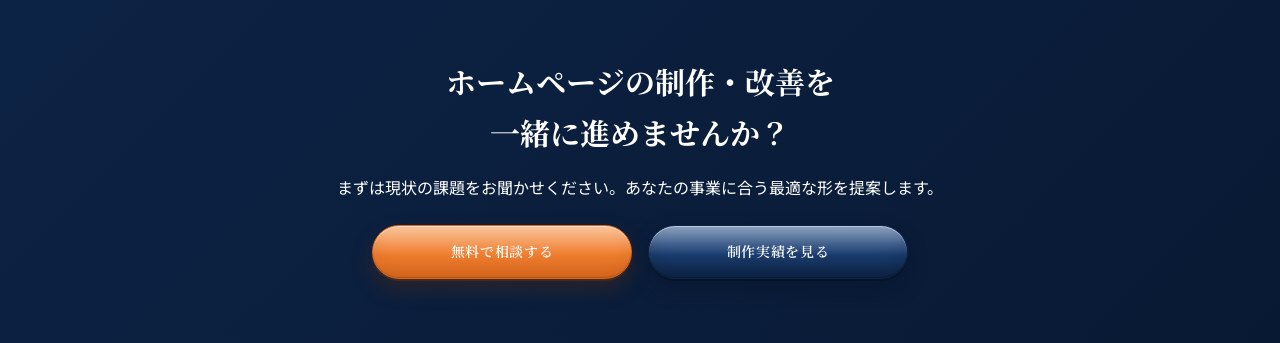
==== commit 2153e58b: "Replace device videos with image slideshows; add phone mockup images - Replace pc-showcase.mp4 and p" ====
--- a/index.html
+++ b/index.html
@@ -30,6 +30,7 @@
   <main>
     <section class="section lp-hero" id="top">
       <img class="lp-hero-bg" src="hero-pc.jpg" alt="" aria-hidden="true" />
+
       <div class="container lp-hero-inner">
         <div class="hero-copy">
           <p class="eyebrow">デザイン性 x 成果重視</p>
@@ -206,14 +207,20 @@
           <h2 class="reasons-title reveal-on-scroll create-title">私たちと<br class="mobile-break">自分の作りたいを作る</h2>
           <div class="pc-mockup reveal-on-scroll" aria-label="パソコン表示イメージ">
             <div class="pc-screen">
-              <video class="device-video" src="pc-showcase.mp4" autoplay muted loop playsinline preload="metadata" aria-label="パソコン画面イメージ"></video>
+              <img class="device-rotator device-video"
+                   src="pc-01.jpg"
+                   data-frames="pc-01.jpg,pc-02.jpg,pc-03.jpg,pc-04.jpg,pc-05.jpg"
+                   alt="パソコン画面イメージ" />
             </div>
             <div class="pc-stand" aria-hidden="true"></div>
             <div class="pc-base" aria-hidden="true"></div>
           </div>
           <div class="phone-mockup reveal-on-scroll" aria-label="スマートフォン表示イメージ">
             <div class="phone-notch" aria-hidden="true"></div>
-            <video class="device-video" src="phone-showcase.mp4" autoplay muted loop playsinline preload="metadata" aria-label="スマートフォン画面イメージ"></video>
+              <img class="device-rotator"
+                   src="phone-01.jpg"
+                   data-frames="phone-01.jpg,phone-02.jpg,phone-03.jpg,phone-04.jpg,phone-05.jpg"
+                   alt="スマートフォン画面イメージ" />
           </div>
         </div>
       </div>
@@ -264,6 +271,11 @@
               </div>
               <span>現在の課題・理想像・運用体制まで丁寧に確認し、成果につながる優先順位を明確にします。</span>
             </div>
+            <div class="down-arrow flow-desktop-arrow" aria-hidden="true">
+              <span></span>
+              <span></span>
+              <span></span>
+            </div>
           </li>
           <li class="reveal-on-scroll">
             <img class="flow-photo" src="flow-2.jpg" alt="企画提案工程イメージ" />
@@ -276,6 +288,11 @@
               </div>
               <span>サービス内容・ターゲット行動・問い合わせ導線を踏まえ、最適なページ構成と導線設計をご提案します。</span>
             </div>
+            <div class="down-arrow flow-desktop-arrow" aria-hidden="true">
+              <span></span>
+              <span></span>
+              <span></span>
+            </div>
           </li>
           <li class="reveal-on-scroll">
             <img class="flow-photo" src="flow-3.jpg" alt="デザイン制作工程イメージ" />
@@ -288,6 +305,11 @@
               </div>
               <span>ブランドの印象を高めながら情報が伝わるように、視認性と訴求力を両立したデザインへ落とし込みます。</span>
             </div>
+            <div class="down-arrow flow-desktop-arrow" aria-hidden="true">
+              <span></span>
+              <span></span>
+              <span></span>
+            </div>
           </li>
           <li class="reveal-on-scroll">
             <img class="flow-photo" src="flow-4.jpg" alt="実装確認工程イメージ" />
@@ -299,6 +321,11 @@
                 <span></span>
               </div>
               <span>表示速度・操作性・スマホ最適化を含めて実装し、公開前に主要端末で細かく品質確認を行います。</span>
+            </div>
+            <div class="down-arrow flow-desktop-arrow" aria-hidden="true">
+              <span></span>
+              <span></span>
+              <span></span>
             </div>
           </li>
           <li class="reveal-on-scroll">
--- a/style.css
+++ b/style.css
@@ -711,6 +711,19 @@
   font-weight: 700;
   letter-spacing: 0.02em;
   text-shadow: 0 4px 12px rgba(6, 18, 36, 0.34);
+}
+
+.problem-solution-line.reveal-on-scroll {
+  transform: translateY(16px);
+  opacity: 0;
+  filter: blur(3px);
+  transition: transform 0.55s ease, opacity 0.55s ease, filter 0.55s ease;
+}
+
+.problem-solution-line.reveal-on-scroll.is-visible {
+  transform: translateY(0);
+  opacity: 1;
+  filter: blur(0);
 }
 
 .problem-solution-accent {
@@ -1026,7 +1039,7 @@
 }
 
 .lp-flow li {
-  padding: 10px 0 14px;
+  padding: 10px 0 34px;
   display: grid;
   grid-template-columns: repeat(5, minmax(0, 1fr));
   align-items: center;
@@ -1402,6 +1415,20 @@
   display: none;
 }
 
+.flow-desktop-arrow {
+  display: inline-flex;
+  flex-direction: column;
+  align-items: center;
+  gap: 4px;
+  position: absolute;
+  left: 50%;
+  bottom: -46px;
+  transform: translateX(-50%);
+  margin: 0;
+  z-index: 2;
+  pointer-events: none;
+}
+
 .reasons-arrow {
   display: flex;
   justify-content: center;
@@ -1685,6 +1712,7 @@
   pointer-events: none;
 }
 
+
 @media (max-width: 767px) {
   .site-header {
     position: fixed;
@@ -2328,6 +2356,10 @@
     transition-delay: 0.22s;
   }
 
+  .flow-desktop-arrow {
+    display: none;
+  }
+
   .lp-final-cta .hero-actions {
     flex-wrap: nowrap;
     justify-content: center;
@@ -2355,3 +2387,4 @@
 }
 
 
+
